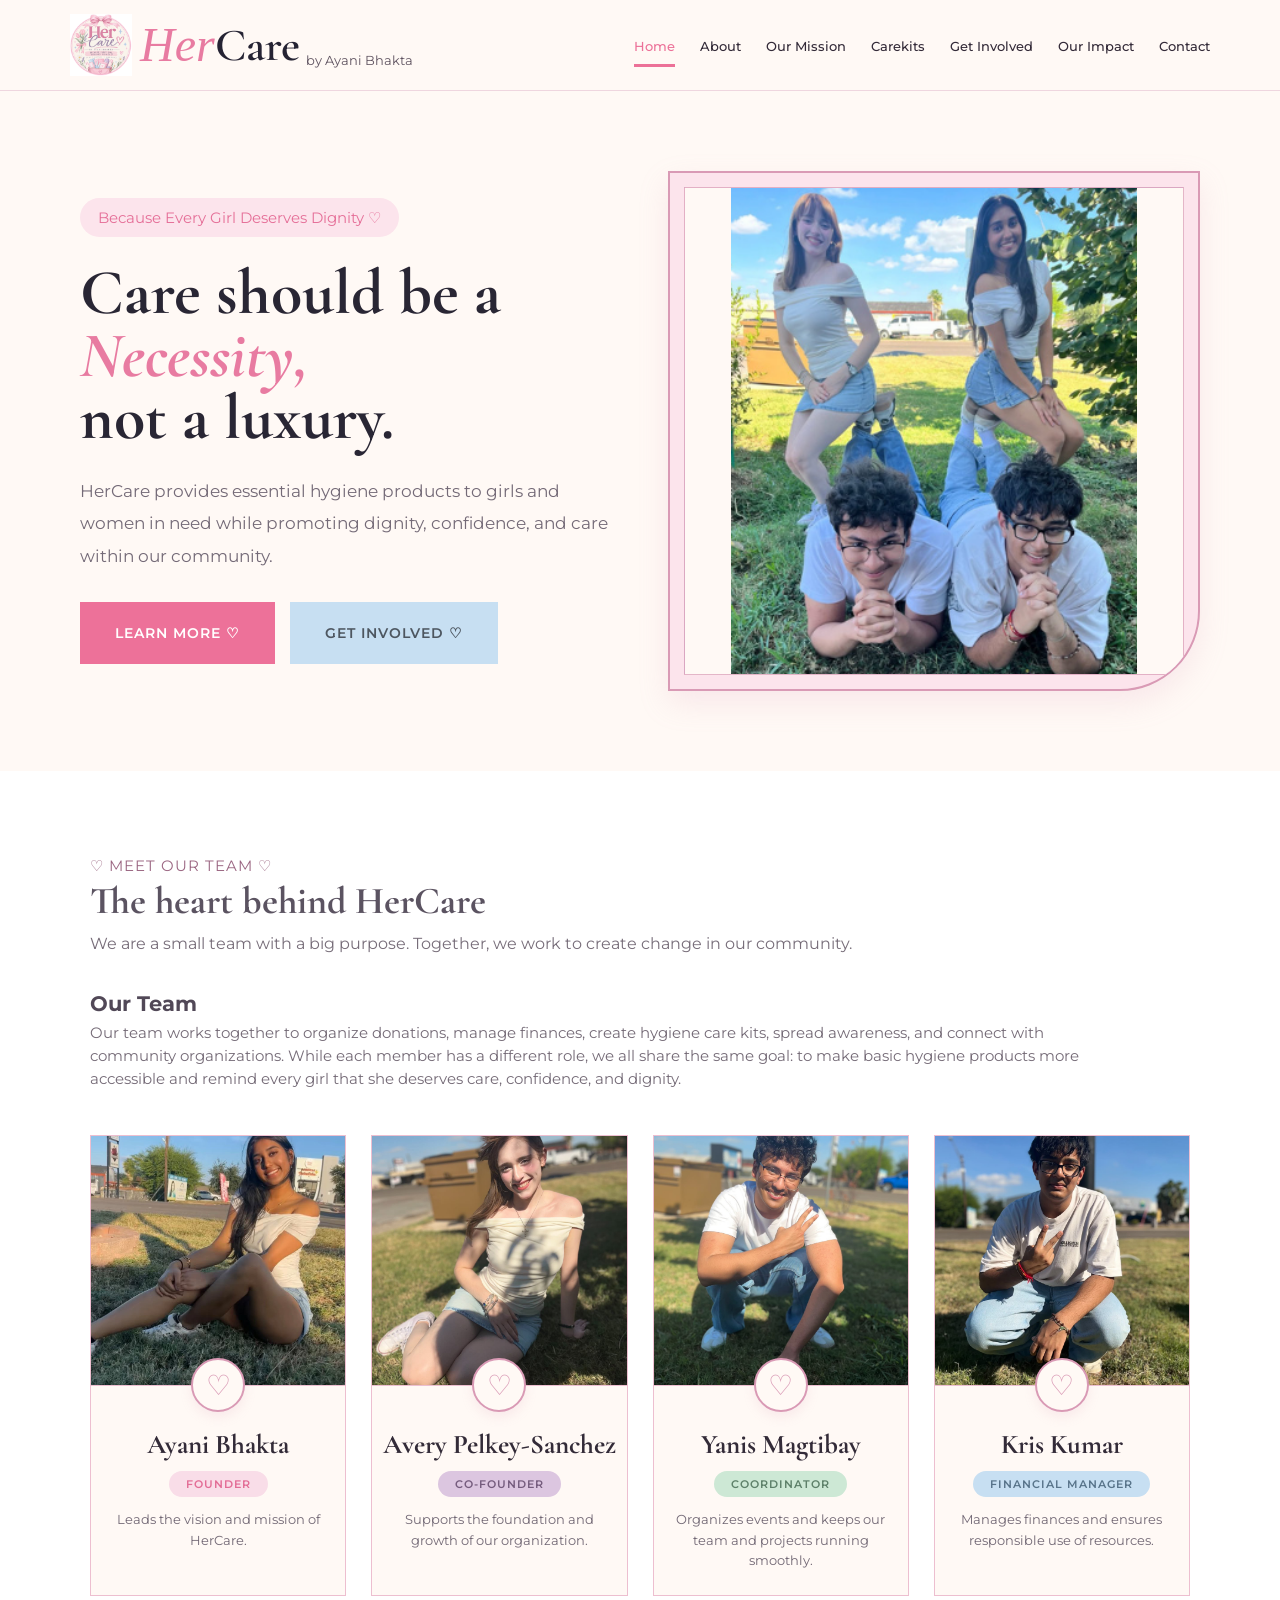
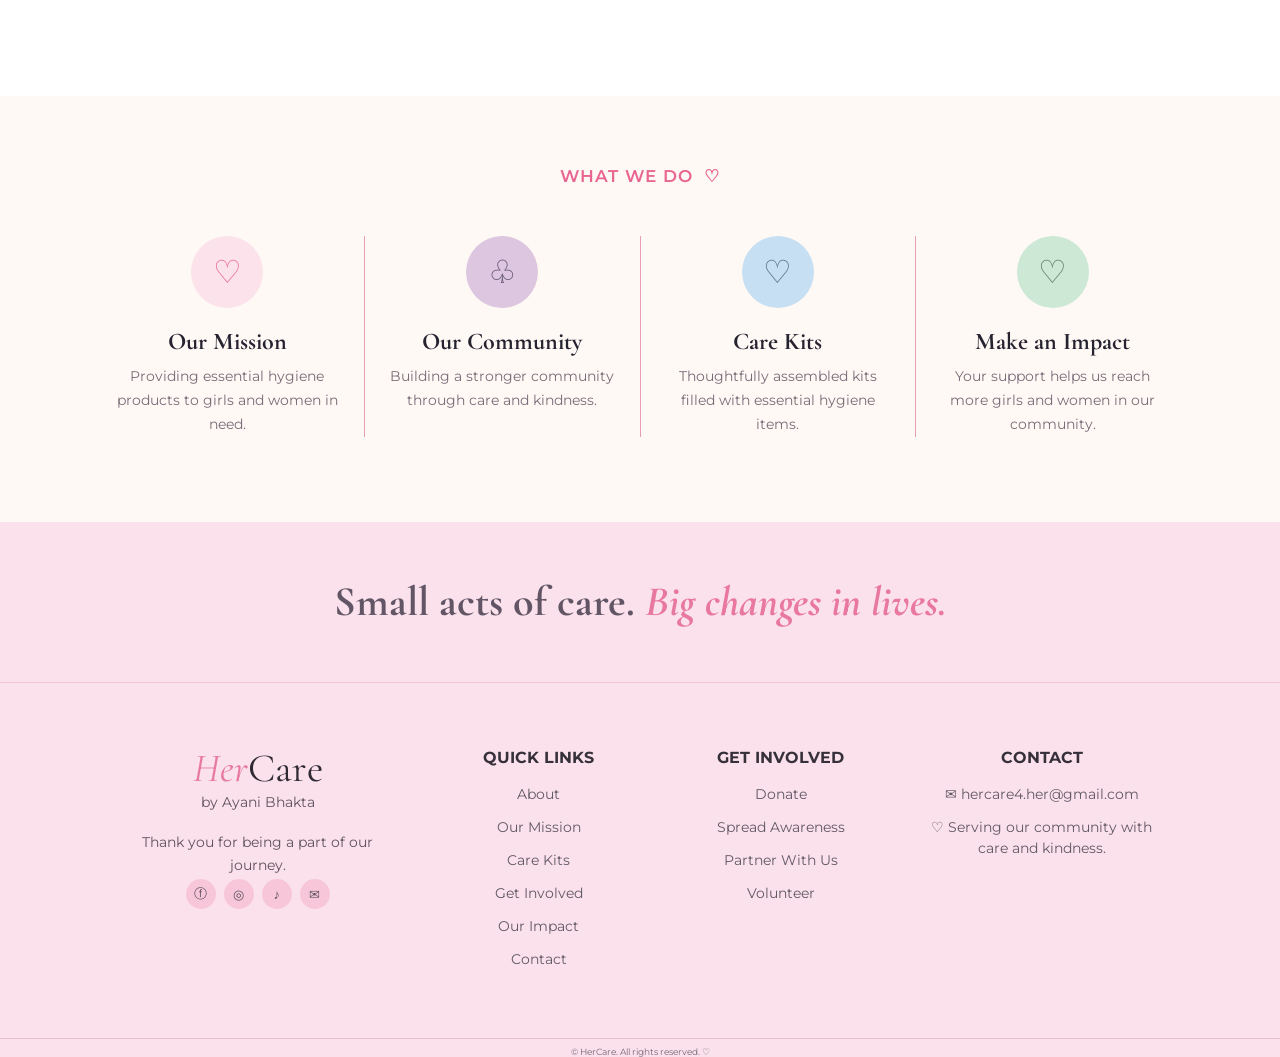
==== index.html @ e82970cd "Update index.html" ====
<!DOCTYPE html>
<html lang="en">

<head>
    <meta charset="UTF-8">
    <meta name="viewport" content="width=device-width, initial-scale=1.0">

    <title>HerCare | By Ayani Bhakta</title>

    <link rel="preconnect" href="https://fonts.googleapis.com">
    <link rel="preconnect" href="https://fonts.gstatic.com" crossorigin>

    <link href="https://fonts.googleapis.com/css2?family=Cormorant+Garamond:wght@500;600;700&family=Montserrat:wght@300;400;500;600;700&family=Playfair+Display:ital,wght@0,500;0,600;0,700;1,500&display=swap" rel="stylesheet">

    <link rel="stylesheet" href="style.css">
</head>

<body>

<header class="navbar">

    <div class="nav-container">

        <a href="index.html" class="logo">

            <img
                src="images/logo.png"
                alt="HerCare Logo"
                class="logo-image"
            >

            <span class="logo-her">Her</span>
            <span class="logo-care">Care</span>
            <span class="logo-by">by Ayani Bhakta</span>

        </a>

        <button class="menu-button" aria-label="Open menu">☰</button>

        <nav>

            <ul class="nav-links">

                <li>
                    <a href="index.html" class="active">Home</a>
                </li>

                <li>
                    <a href="about.html">About</a>
                </li>

                <li>
                    <a href="mission.html">Our Mission</a>
                </li>

                <li>
                    <a href="care-kits.html">Carekits</a>
                </li>

                <li>
                    <a href="get-involved.html">Get Involved</a>
                </li>

                <li>
                    <a href="impact.html">Our Impact</a>
                </li>

                <li>
                    <a href="contact.html">Contact</a>
                </li>

            </ul>

        </nav>

    </div>

</header>


<section class="hero">

    <div class="hero-container">

        <div class="hero-text">

            <div class="slogan">
                Because Every Girl Deserves Dignity ♡
            </div>

            <h1>
                Care should be a
                <span>Necessity,</span>
                <br>
                not a luxury.
            </h1>

            <p>
                HerCare provides essential hygiene products
                to girls and women in need while promoting
                dignity, confidence, and care within our
                community.
            </p>

            <div class="hero-buttons">

                <a href="about.html" class="button pink-button">
                    LEARN MORE ♡
                </a>

                <a href="get-involved.html" class="button blue-button">
                    GET INVOLVED ♡
                </a>

            </div>

        </div>


        <div class="hero-image team-frame">

            <div class="frame-inner">

                <img
                    src="images/team-photo.png"
                    alt="HerCare Team"
                    class="hero-team-photo"
                >

            </div>

        </div>

    </div>

</section>


<section class="team-section">

    <div class="team-title">

        <div class="meet-team">
            ♡ MEET OUR TEAM ♡
        </div>

        <h2>
            The heart behind
            <span>HerCare</span>
        </h2>

        <p class="team-intro">
            We are a small team with a big purpose.
            Together, we work to create change in our community.
        </p>

    </div>


    <div class="our-team-description">

        <div class="description-heart"></div>

        <h3>
            Our Team
        </h3>

        <p>
            Our team works together to organize donations,
            manage finances, create hygiene care kits, spread
            awareness, and connect with community organizations.
            While each member has a different role, we all share
            the same goal: to make basic hygiene products more
            accessible and remind every girl that she deserves
            care, confidence, and dignity.
        </p>

    </div>


<div class="team-container">


    <div class="team-card">

        <div class="team-photo">
            <img src="images/ayani1.jpeg" alt="Ayani Bhakta">

            <div class="team-heart">♡</div>
        </div>

        <h3>Ayani Bhakta</h3>

        <div class="role founder">
            FOUNDER
        </div>

        <p>
            Leads the vision and mission of HerCare.
        </p>

    </div>


    <div class="team-card">

        <div class="team-photo">
            <img src="images/avery1.png" alt="Avery Pelkey-Sanchez">

            <div class="team-heart">♡</div>
        </div>

        <h3>Avery Pelkey-Sanchez</h3>

        <div class="role cofounder">
            CO-FOUNDER
        </div>

        <p>
            Supports the foundation and growth of our organization.
        </p>

    </div>


    <div class="team-card">

        <div class="team-photo">
            <img src="images/yanis1.png" alt="Yanis Magtibay">

            <div class="team-heart">♡</div>
        </div>

        <h3>Yanis Magtibay</h3>

        <div class="role coordinator">
            COORDINATOR
        </div>

        <p>
            Organizes events and keeps our team and projects
            running smoothly.
        </p>

    </div>


    <div class="team-card">

        <div class="team-photo">
            <img src="images/kris1.png" alt="Kris Kumar">

            <div class="team-heart">♡</div>
        </div>

        <h3>Kris Kumar</h3>

        <div class="role financial">
            FINANCIAL MANAGER
        </div>

        <p>
            Manages finances and ensures responsible use
            of resources.
        </p>

    </div>

</div>

</section>


<section class="what-we-do">

    <div class="section-title">
        <span>WHAT WE DO</span>
        <span class="title-heart">♡</span>
    </div>

    <div class="what-container">

        <a href="mission.html" class="what-card">

            <div class="what-icon pink-icon">
                ♡
            </div>

            <h3>Our Mission</h3>

            <p>
                Providing essential hygiene products
                to girls and women in need.
            </p>

        </a>


        <div class="divider"></div>


        <a href="about.html" class="what-card">

            <div class="what-icon lavender-icon">
                ♧
            </div>

            <h3>Our Community</h3>

            <p>
                Building a stronger community through
                care and kindness.
            </p>

        </a>


        <div class="divider"></div>


        <a href="care-kits.html" class="what-card">

            <div class="what-icon blue-icon">
                ♡
            </div>

            <h3>Care Kits</h3>

            <p>
                Thoughtfully assembled kits filled with
                essential hygiene items.
            </p>

        </a>


        <div class="divider"></div>


        <a href="impact.html" class="what-card">

            <div class="what-icon mint-icon">
                ♡
            </div>

            <h3>Make an Impact</h3>

            <p>
                Your support helps us reach more girls
                and women in our community.
            </p>

        </a>

    </div>

</section>


<section class="cta">

    <div class="cta-inner">

        <h2>
            Small acts of care.
            <span>Big changes in lives.</span>
        </h2>

    </div>

</section>


<!-- FOOTER -->

<footer>

    <div class="footer-container">

        <div class="footer-brand">

            <div class="footer-logo">
                <span>Her</span>Care
            </div>

            <div class="footer-by">
                by Ayani Bhakta
            </div>

            <p>
                Thank you for being a part
                of our journey.
            </p>

            <div class="social-icons">

                <a
                    href="https://www.facebook.com/profile.php?id=61594185781032&sk=directory_contact_info&fb_profile_edit_entry_point=%7B%22feature%22%3A%22profile_directory%22%2C%22click_point%22%3A%22pencil_edit_directory_section%22%2C%22additional_metadata%22%3A%7B%22section_type%22%3A%22contact_info%22%7D%7D"
                    target="_blank"
                    rel="noopener noreferrer"
                    aria-label="Facebook">
                    ⓕ
                </a>

                <a
                    href="https://www.instagram.com/hercare_ayani/?utm_source=ig_web_button_share_sheet"
                    target="_blank"
                    rel="noopener noreferrer"
                    aria-label="Instagram">
                    ◎
                </a>

                <a
                    href="https://www.tiktok.com/@hercare_ayani?is_from_webapp=1&sender_device=pc"
                    target="_blank"
                    rel="noopener noreferrer"
                    aria-label="TikTok">
                    ♪
                </a>

                <a
                    href="mailto:hercare4.her@gmail.com"
                    aria-label="Email">
                    ✉
                </a>

            </div>

        </div>

        <div class="footer-column">

            <h4>QUICK LINKS</h4>

            <a href="about.html">About</a>
            <a href="mission.html">Our Mission</a>
            <a href="care-kits.html">Care Kits</a>
            <a href="get-involved.html">Get Involved</a>
            <a href="impact.html">Our Impact</a>
            <a href="contact.html">Contact</a>

        </div>

        <div class="footer-column">

            <h4>GET INVOLVED</h4>

            <a href="get-involved.html">Donate</a>
            <a href="get-involved.html">Spread Awareness</a>
            <a href="get-involved.html">Partner With Us</a>
            <a href="get-involved.html">Volunteer</a>

        </div>

        <div class="footer-column contact">

            <h4>CONTACT</h4>

            <p>✉ hercare4.her@gmail.com</p>

            <p>
                ♡ Serving our community with care and kindness.
            </p>

        </div>

    </div>

    <div class="copyright">

        © <span id="year"></span>
        HerCare. All rights reserved. ♡

    </div>

</footer>


<script src="script.js"></script>

</body>
</html>
---- style.css ----
/* =========================================================
   HER CARE — STYLE.CSS
========================================================= */

:root {
    --pink: #F8C8DC;
    --blush: #FCE4EC;
    --lavender: #DCC6E0;
    --blue: #C7DFF2;
    --mint: #CDE8D5;
    --peach: #FAD9C1;
    --cream: #FFF9F5;
    --rose: #D99AB5;
    --text: #5F5360;
    --dark: #302A35;
    --muted: #776C78;
    --line: #E99DB9;
}

/* =========================================================
   GENERAL
========================================================= */

* {
    box-sizing: border-box;
    margin: 0;
    padding: 0;
}

html {
    scroll-behavior: smooth;
}

body {
    font-family: "Montserrat", sans-serif;
    background: var(--cream);
    color: var(--text);
    overflow-x: hidden;
    min-height: 100vh;
    display: flex;
    flex-direction: column;
}

main {
    flex: 1;
}

img {
    max-width: 100%;
}

a {
    text-decoration: none;
    color: inherit;
}

/* =========================================================
   NAVIGATION
========================================================= */

.navbar,
header {
    width: 100%;
    background: var(--cream);
    border-bottom: 1px solid #efd6df;
}

.nav-container {
    width: 100%;
    max-width: 1200px;
    min-height: 90px;
    margin: auto;
    padding: 10px 30px;
    display: flex;
    align-items: center;
}

.logo {
    display: flex;
    align-items: center;
    white-space: nowrap;
    flex-shrink: 0;
}

.logo-image {
    width: 62px;
    height: 62px;
    object-fit: contain;
    display: block;
    margin-right: 8px;
    flex-shrink: 0;
}

.logo-her {
    font-family: cursive;
    font-size: 48px;
    font-style: italic;
    color: #E87BA1;
    line-height: 1;
}

.logo-care {
    font-family: "Cormorant Garamond", serif;
    font-size: 46px;
    font-weight: 600;
    color: #252333;
    line-height: 1;
}

.logo-by {
    font-size: 13px;
    margin-left: 6px;
    color: var(--text);
    align-self: flex-end;
    margin-bottom: 8px;
}

.nav-container nav {
    flex: 1;
    margin-left: 35px;
}

.nav-links {
    display: flex;
    align-items: center;
    justify-content: flex-end;
    gap: 25px;
    list-style: none;
}

.nav-links a {
    font-size: 13px;
    font-weight: 500;
    color: #332a38;
    padding: 10px 0;
    white-space: nowrap;
}

.nav-links a:hover,
.nav-links a.active {
    color: #EC7198;
}

.nav-links a.active {
    border-bottom: 3px solid #EC7198;
}

.menu-button,
.menu-toggle {
    display: none;
    border: 1px solid #e7a9c2;
    background: var(--pink);
    width: 52px;
    height: 52px;
    font-size: 22px;
    color: #2296dc;
    cursor: pointer;
}

/* =========================================================
   HOMEPAGE HERO
========================================================= */

.hero {
    width: 100%;
    background: var(--cream);
}

.hero-container {
    max-width: 1200px;
    width: 100%;
    margin: auto;
    padding: 80px 40px;
    display: grid;
    grid-template-columns: 1fr 1fr;
    align-items: center;
    gap: 55px;
}

.hero-text {
    min-width: 0;
}

.slogan {
    display: inline-block;
    background: var(--blush);
    color: #E56F98;
    padding: 10px 18px;
    border-radius: 30px;
    font-size: 15px;
    margin-bottom: 25px;
}

.hero h1 {
    font-family: "Cormorant Garamond", serif;
    font-size: clamp(48px, 5vw, 72px);
    line-height: .98;
    color: #292634;
    margin-bottom: 25px;
}

.hero h1 span {
    color: #E87BA1;
    font-style: italic;
}

.hero-text p {
    max-width: 560px;
    font-size: 17px;
    line-height: 1.9;
    color: #746a77;
    margin-bottom: 30px;
}

.hero-buttons {
    display: flex;
    gap: 15px;
    flex-wrap: wrap;
}

.button {
    display: inline-flex;
    justify-content: center;
    align-items: center;
    min-height: 62px;
    padding: 0 35px;
    font-weight: 600;
    font-size: 14px;
    letter-spacing: 1px;
}

.pink-button {
    background: #ED7199;
    color: white;
}

.blue-button {
    background: var(--blue);
    color: #4d5660;
}

/* =========================================================
   HERO TEAM FRAME
========================================================= */

.hero-image {
    width: 100%;
    height: 520px;
    overflow: hidden;
    border-radius: 0 0 80px 0;
}

.team-frame {
    border: 2px solid var(--rose);
    background: var(--blush);
    padding: 14px;
    box-shadow: 0 12px 30px rgba(217,154,181,.18);
}

.frame-inner {
    width: 100%;
    height: 100%;
    border: 1px solid rgba(217,154,181,.7);
    background: linear-gradient(135deg,#FFF9F5,#FCE4EC 55%,#DCC6E0);
    display: flex;
    justify-content: center;
    align-items: center;
    overflow: hidden;
}

.hero-team-photo {
    width: 100%;
    height: 100%;
    object-fit: contain;
    object-position: center center;
    display: block;
    background: #FFF9F5;
}

/* =========================================================
   TEAM
========================================================= */

.team-section {
    background: white;
    width: 100%;
    padding: 85px 30px 100px;
}

.team-title,
.our-team-description {
    max-width: 1100px;
    margin-left: auto;
    margin-right: auto;
    text-align: left;
}

.team-title {
    margin-bottom: 35px;
}

.meet-team {
    color: #9b6682;
    font-size: 15px;
    letter-spacing: 1px;
    margin-bottom: 5px;
}

.team-title h2 {
    font-family: "Cormorant Garamond", serif;
    font-size: 38px;
    line-height: 1.15;
    color: #5b5361;
    margin-bottom: 8px;
}

.team-intro {
    font-size: 16px;
    line-height: 1.5;
    color: #776d79;
}

.our-team-description {
    margin-bottom: 45px;
}

.description-heart {
    font-size: 22px;
    color: #9b6682;
    margin-bottom: 3px;
}

.our-team-description h3 {
    font-size: 21px;
    color: #514857;
    margin-bottom: 5px;
}

.our-team-description p {
    max-width: 1000px;
    font-size: 15px;
    line-height: 1.55;
    color: #756b77;
}

.team-container {
    width: 100%;
    max-width: 1100px;
    margin: auto;
    display: grid;
    grid-template-columns: repeat(4,1fr);
    gap: 25px;
}

.team-card {
    position: relative;
    background: var(--cream);
    border: 1px solid #edbfd0;
    text-align: center;
    overflow: visible;
    padding-bottom: 25px;
    min-width: 0;
}

.team-photo {
    position: relative;
    width: 100%;
    height: 250px;
    overflow: visible;
    background: #FFF9F5;
    display: block;
    border-bottom: 1px solid #edbfd0;
}

.team-photo img {
    width: 100%;
    height: 100%;
    display: block;
    object-fit: cover;
    object-position: center center;
}

.team-heart {
    position: absolute;
    left: 50%;
    bottom: -27px;
    transform: translateX(-50%);
    width: 54px;
    height: 54px;
    border-radius: 50%;
    background: var(--cream);
    border: 2px solid var(--rose);
    display: flex;
    align-items: center;
    justify-content: center;
    font-size: 28px;
    color: var(--rose);
    line-height: 1;
    z-index: 10;
    box-shadow: 0 5px 12px rgba(217,154,181,.16);
    pointer-events: none;
}

.team-card h3 {
    font-family: "Cormorant Garamond", serif;
    font-size: 27px;
    color: #332b38;
    margin: 42px 10px 10px;
}

.role {
    display: inline-block;
    padding: 6px 17px;
    border-radius: 20px;
    font-size: 11px;
    font-weight: 600;
    letter-spacing: 1px;
    margin-bottom: 12px;
}

.founder {
    background: #F9DDE8;
    color: #E36D96;
}

.cofounder {
    background: #DCC6E0;
    color: #755C7D;
}

.coordinator {
    background: #CDE8D5;
    color: #5D8069;
}

.financial {
    background: #C7DFF2;
    color: #58748A;
}

.team-card p {
    font-size: 13px;
    line-height: 1.55;
    color: #716774;
    padding: 0 20px;
}

/* =========================================================
   HOMEPAGE WHAT WE DO
========================================================= */

.what-we-do {
    background: var(--cream);
    width: 100%;
    padding: 70px 30px 85px;
}

.section-title {
    text-align: center;
    color: #E86691;
    font-weight: 600;
    letter-spacing: 1px;
    font-size: 17px;
    margin-bottom: 50px;
}

.title-heart {
    margin-left: 5px;
}

.what-we-do .what-container {
    width: 100%;
    max-width: 1100px;
    margin: auto;
    display: grid;
    grid-template-columns: 1fr 1px 1fr 1px 1fr 1px 1fr;
    align-items: stretch;
}

.what-we-do .what-card {
    width: 100%;
    min-width: 0;
    text-align: center;
    padding: 0 25px;
    border: none;
    transition: transform .2s;
}

.what-we-do .what-card:hover {
    transform: translateY(-4px);
}

.what-icon,
.care-icon {
    width: 72px;
    height: 72px;
    margin: 0 auto 20px;
    border-radius: 50%;
    display: flex;
    align-items: center;
    justify-content: center;
    font-size: 32px;
}

.pink-icon,
.pink-care {
    background: #FBE2EB;
    color: #ED7199;
}

.lavender-icon,
.lavender-care {
    background: #DCC6E0;
    color: #665873;
}

.blue-icon,
.blue-care {
    background: #C7DFF2;
    color: #5B778B;
}

.mint-icon,
.mint-care {
    background: #CDE8D5;
    color: #64836D;
}

.peach-care {
    background: #FAD9C1;
    color: #9B6650;
}

.what-we-do .what-card h3 {
    margin: 18px 10px 10px;
    font-family: "Cormorant Garamond",serif;
    font-size: 24px;
    line-height: 1.15;
    color: #262331;
}

.what-we-do .what-card p {
    margin: 0;
    font-size: 14px;
    line-height: 1.7;
    color: #776c78;
}

.what-we-do .divider {
    width: 1px;
    height: 100%;
    background: var(--line);
    display: block;
}

/* =========================================================
   HOMEPAGE CTA
========================================================= */

.cta {
    background: #FBE1EB;
    padding: 55px 25px;
}

.cta-inner {
    text-align: center;
    max-width: 900px;
    margin: auto;
}

.cta h2 {
    font-family: "Cormorant Garamond",serif;
    font-size: 42px;
    color: #625666;
    line-height: 1.2;
}

.cta h2 span {
    color: #E8789F;
    font-style: italic;
}

/* =========================================================
   CONTACT / INNER PAGES
========================================================= */

.about-page {
    width: 100%;
}

.content-container {
    width: 100%;
    max-width: 1100px;
    margin: auto;
}

.contact-page {
    min-height: calc(100vh - 150px);
}

.contact-hero {
    text-align: center;
    padding: 80px 20px 65px;
    background: linear-gradient(135deg,var(--blush),var(--lavender));
}

.contact-hero h1 {
    font-family: "Cormorant Garamond",serif !important;
    font-size: 58px;
    font-weight: 600;
    margin: 10px 0 15px;
    color: var(--text);
}

.contact-hero h1 span {
    color: var(--rose);
}

.contact-hero p:last-child {
    max-width: 650px;
    margin: auto;
    line-height: 1.8;
    font-size: 16px;
}

.contact-section {
    padding: 80px 20px;
    background: var(--cream);
}

.contact-layout {
    max-width: 1050px;
    margin: auto;
    display: grid;
    grid-template-columns: 1fr 1fr;
    gap: 70px;
    align-items: center;
}

.contact-intro h2 {
    font-family: "Cormorant Garamond",serif;
    font-size: 45px;
    font-weight: 600;
    margin: 10px 0 20px;
    color: var(--text);
}

.contact-intro > p:not(.small-title) {
    line-height: 1.9;
    font-size: 15px;
    color: var(--text);
}

.small-title,
.section-label {
    font-size: 12px;
    font-weight: 600;
    letter-spacing: 3px;
    color: var(--rose);
}

.contact-note {
    display: flex;
    gap: 18px;
    margin-top: 30px;
    padding: 22px;
    background: white;
    border-left: 4px solid var(--pink);
    box-shadow: 0 8px 25px rgba(95,83,96,.08);
}

.contact-note > span {
    font-size: 28px;
    color: var(--rose);
}

.contact-note strong {
    font-family: "Cormorant Garamond",serif;
    font-size: 22px;
}

.contact-note p {
    margin: 0 !important;
    font-size: 13px;
    line-height: 1.6;
}

.contact-card {
    background: white;
    padding: 40px;
    box-shadow: 0 15px 40px rgba(95,83,96,.10);
    border-top: 5px solid var(--pink);
}

.contact-card h2,
.contact-card h3 {
    font-family: "Cormorant Garamond",serif !important;
    color: var(--text);
}

.contact-card h2 {
    font-size: 34px;
    font-weight: 600;
    margin: 0 0 20px;
}

.contact-card h3 {
    font-size: 34px;
    margin: 0 0 5px;
}

.contact-card-text {
    font-size: 14px;
    margin-bottom: 25px;
    color: #766c77;
}

.contact-socials {
    display: flex;
    flex-direction: column;
    gap: 12px;
}

.contact-social {
    display: flex;
    align-items: center;
    gap: 15px;
    padding: 16px;
    color: var(--text);
    background: var(--cream);
    border: 1px solid #f0e4e9;
    transition: .25s ease;
}

.contact-social:hover {
    transform: translateX(5px);
    background: var(--blush);
    box-shadow: 0 5px 15px rgba(95,83,96,.08);
}

.social-symbol {
    width: 42px;
    height: 42px;
    display: flex;
    align-items: center;
    justify-content: center;
    background: white;
    font-size: 22px;
    border-radius: 50%;
    color: var(--rose);
    flex-shrink: 0;
}

.contact-social strong {
    display: block;
    font-size: 14px;
    font-weight: 600;
}

.contact-social small {
    display: block;
    margin-top: 3px;
    font-size: 11px;
    color: #877b86;
}

.contact-social .social-arrow {
    margin-left: auto;
    font-size: 18px;
    color: var(--rose);
}

.page-cta {
    text-align: center;
    padding: 65px 20px;
    background: var(--pink);
}

.page-cta h2 {
    font-family: "Cormorant Garamond",serif;
    font-size: 38px;
    margin: 8px 0 25px;
    color: var(--text);
}

.page-cta p {
    margin-bottom: 20px;
}

.primary-button {
    display: inline-flex;
    align-items: center;
    justify-content: center;
    padding: 13px 28px;
    min-height: auto;
    background: white;
    color: var(--text);
    font-size: 12px;
    font-weight: 600;
    letter-spacing: 1px;
    transition: .25s ease;
}

.primary-button:hover {
    transform: translateY(-3px);
    box-shadow: 0 8px 20px rgba(95,83,96,.15);
}

/* =========================================================
   DONATIONS & COMMUNITY SERVICE
========================================================= */

.donation-hours {
    width: min(100%, 1100px);
    margin: 0 auto;
    padding: 35px 30px 10px;
    text-align: center;
}

.donation-hours .section-label {
    margin-bottom: 6px;
    color: #E86691;
    font-size: 16px;
    font-weight: 600;
    letter-spacing: 1px;
}

.donation-hours h2 {
    font-family: "Cormorant Garamond", serif;
    font-size: 42px;
    line-height: 1.1;
    color: var(--dark);
    margin-bottom: 8px;
}

.donation-hours p:last-child {
    max-width: 900px;
    margin: 0 auto;
    font-size: 14px;
    line-height: 1.7;
    color: var(--muted);
}

/* =========================================================
   CARE KITS
========================================================= */

.care-kit-items {
    width: 100%;
    padding: 65px 30px 70px;
    background: var(--cream);
}

.care-kit-heading {
    text-align: center;
    margin-bottom: 45px;
}

.care-kit-heading .section-label {
    color: #E86691;
    font-size: 17px;
    font-weight: 600;
    letter-spacing: 1px;
}

/* DONATION MESSAGE — ADDED */
.care-kit-heading::after {
    content: "Donations of these items may qualify for community service hours. Please check with your school or organization for approval.";
    display: block;
    max-width: 700px;
    margin: 14px auto 0;
    padding: 10px 20px;
    color: #776C78;
    font-size: 12px;
    line-height: 1.6;
}

/* CARE KIT GRID */

.care-items-grid {
    width: 100%;
    max-width: 1100px;
    margin: 0 auto;
    display: grid;
    grid-template-columns: repeat(5,1fr);
    column-gap: 0;
    row-gap: 50px;
}

.care-item {
    position: relative;
    text-align: center;
    min-width: 0;
    padding: 0 20px;
}

.care-item:not(:nth-child(5n)) {
    border-right: 1px solid var(--line);
}

.care-line {
    width: 100%;
    max-width: 190px;
    height: 1px;
    background: var(--line);
    margin: 0 auto 20px;
}

.care-item h3,
.provided-item h3 {
    font: 600 27px/1.15 "Cormorant Garamond",serif;
    color: #262331;
    margin-bottom: 10px;
}

.care-item p,
.provided-item p {
    max-width: 200px;
    margin: 0 auto;
    font-size: 13px;
    line-height: 1.65;
    color: #776C78;
}

.featured-care {
    background: #FCEEF3;
    padding-top: 15px;
    padding-bottom: 25px;
    border-radius: 12px;
}

.featured-care .care-icon {
    margin-top: 0;
}

/* =========================================================
   PROVIDED BY US
========================================================= */

.provided-care {
    width: 100%;
    padding: 0 30px 35px;
    background: var(--cream);
}

.provided-content {
    width: 100%;
    max-width: 1180px;
    margin: auto;
    padding: 28px 38px;
    background: #FCEEF3;
    border-radius: 12px;
    display: flex;
    align-items: center;
    justify-content: space-between;
}

.provided-content .section-label {
    margin-bottom: 5px;
    color: #E86691;
    font-size: 16px;
    font-weight: 600;
    letter-spacing: 1px;
}

.provided-content h2 {
    font-family: "Cormorant Garamond",serif;
    font-size: 40px;
    line-height: 1.1;
    color: var(--dark);
    margin-bottom: 8px;
}

.provided-content > div:first-child > p:last-child {
    font-size: 14px;
    line-height: 1.6;
    color: #776C78;
}

.provided-heart {
    font-family: "Cormorant Garamond",serif;
    font-size: 85px;
    line-height: 1;
    color: #ED7199;
    padding-right: 25px;
}

.provided-items {
    width: 90%;
    max-width: 1100px;
    margin: auto;
    padding: 35px 0 80px;
    display: grid;
    grid-template-columns: repeat(3,1fr);
}

.provided-item {
    text-align: center;
    padding: 0 30px;
}

.provided-item:not(:last-child) {
    border-right: 1px solid var(--line);
}

/* =========================================================
   INNER PAGE CARDS
========================================================= */

.inner-card-section {
    padding: 75px 0 90px;
    background: var(--cream);
}

.inner-section-heading {
    width: 90%;
    max-width: 1050px;
    margin: 0 auto 45px;
    text-align: center;
}

.inner-section-heading h2 {
    font-family: "Cormorant Garamond",serif;
    font-size: 40px;
    color: var(--text);
    margin-bottom: 10px;
}

.inner-section-heading > p:last-child {
    font-size: 14px;
    line-height: 1.7;
    color: var(--muted);
}

.inner-card-grid,
.care-kits-grid,
.four-card-grid,
.three-card-grid {
    width: 90%;
    max-width: 1100px;
    margin: auto;
    display: grid;
    grid-template-columns: repeat(3,1fr);
    gap: 25px;
}

.four-card-grid {
    grid-template-columns: repeat(4,1fr);
}

.inner-card {
    min-height: 245px;
    padding: 35px 25px;
    background: white;
    border: 1px solid #edbfd0;
    text-align: center;
}

.large-inner-card {
    min-height: 410px;
    background: white;
    border: 1px solid #edbfd0;
    text-align: center;
    overflow: hidden;
}

.large-card-top {
    height: 230px;
    background: var(--blush);
}

.large-inner-card h3 {
    font-family: "Cormorant Garamond",serif;
    font-size: 29px;
    margin: 48px 15px 10px;
    color: #262331;
}

.large-inner-card p {
    max-width: 250px;
    margin: auto;
    font-size: 13px;
    line-height: 1.65;
    color: var(--muted);
}

/* =========================================================
   FOOTER
========================================================= */

footer {
    width: 100%;
    background: #FBE1EB;
    border-top: 1px solid #efc5d5;
    margin-top: auto;
    text-align: center;
}

.footer-container {
    max-width: 1100px;
    margin: auto;
    padding: 65px 30px;
    display: grid;
    grid-template-columns: 1.4fr 1fr 1fr 1.2fr;
    gap: 45px;
}

.footer-content {
    width: 100%;
    max-width: 1100px;
    margin: auto;
    padding: 25px 20px 12px;
    display: flex;
    flex-direction: column;
    justify-content: center;
    align-items: center;
    gap: 6px;
    text-align: center;
}

.footer-content h3 {
    font-family: "Cormorant Garamond",serif;
    font-size: 27px;
    font-weight: 600;
    color: #302a35;
    margin: 0;
}

.footer-content > p {
    margin: 0;
    font-size: 10px;
    color: #625967;
}

.footer-content .social-icons,
.social-icons {
    display: flex;
    justify-content: center;
    align-items: center;
    gap: 8px;
    margin-top: 3px;
}

.footer-content .social-icons a,
.social-icons a {
    width: 30px;
    height: 30px;
    background: #F7C6D9;
    border-radius: 50%;
    display: flex;
    align-items: center;
    justify-content: center;
    font-size: 13px;
    transition: .25s ease;
}

.footer-content .social-icons a:hover,
.social-icons a:hover {
    transform: translateY(-3px);
    background: #EBA9C4;
}

.footer-content .copyright,
.copyright {
    width: 100%;
    border-top: 1px solid #e9bfd0;
    padding: 7px 10px 0;
    margin-top: 3px;
    text-align: center;
    font-size: 9px;
    color: #746976;
}

.footer-logo {
    font-family: "Cormorant Garamond",serif;
    font-size: 40px;
    color: #302a35;
    line-height: 1;
}

.footer-logo span {
    color: #E779A0;
    font-style: italic;
}

.footer-by {
    margin-top: 5px;
    font-size: 14px;
}

.footer-brand p {
    margin-top: 20px;
    line-height: 1.6;
    font-size: 14px;
}

.footer-column {
    display: flex;
    flex-direction: column;
    gap: 12px;
}

.footer-column h4 {
    color: #36303A;
    font-size: 16px;
    margin-bottom: 5px;
}

.footer-column a,
.footer-column p {
    font-size: 14px;
    line-height: 1.5;
    color: #625967;
}

.footer-column a:hover {
    color: #E66F98;
}

/* =========================================================
   TABLET
========================================================= */

@media (max-width: 900px) {

    .what-we-do .what-container {
        grid-template-columns: 1fr 1fr;
    }

    .what-we-do .what-card {
        padding: 25px 15px 35px;
    }

    .what-we-do .divider {
        display: none;
    }

    .care-items-grid {
        grid-template-columns: repeat(2,1fr);
        row-gap: 40px;
    }

    .care-item {
        border-right: none !important;
    }

    .care-item:nth-child(odd) {
        border-right: 1px solid var(--line) !important;
    }

    .provided-content h2 {
        font-size: 34px;
    }

    .inner-card-grid,
    .care-kits-grid,
    .four-card-grid,
    .three-card-grid {
        grid-template-columns: repeat(2,1fr);
    }
}

/* =========================================================
   MOBILE
========================================================= */

@media (max-width: 768px) {

    .nav-container {
        min-height: 75px;
        padding: 8px 20px;
        justify-content: space-between;
    }

    .logo {
        min-width: 0;
    }

    .logo-image {
        width: 50px;
        height: 50px;
        margin-right: 6px;
    }

    .logo-her {
        font-size: 35px;
    }

    .logo-care {
        font-size: 33px;
    }

    .logo-by {
        font-size: 9px;
        margin-left: 4px;
        margin-bottom: 5px;
    }

    .menu-button,
    .menu-toggle {
        display: block;
        flex-shrink: 0;
    }

    .nav-container nav {
        position: absolute;
        top: 75px;
        left: 0;
        width: 100%;
        background: var(--cream);
        z-index: 1000;
        margin-left: 0;
    }

    .nav-links {
        display: none;
        flex-direction: column;
        width: 100%;
        gap: 0;
        border-top: 1px solid #efd6df;
    }

    .nav-links.active {
        display: flex;
    }

    .nav-links li,
    .nav-links a {
        width: 100%;
    }

    .nav-links a {
        display: block;
        padding: 16px 20px;
        border-bottom: 1px solid #f0dce3;
    }

    .nav-links a.active {
        border-bottom: 1px solid #f0dce3;
    }

    /* HERO */

    .hero-container {
        display: flex;
        flex-direction: column;
        width: 100%;
        padding: 55px 24px 45px;
        gap: 35px;
    }

    .hero-text {
        width: 100%;
    }

    .slogan {
        font-size: 12px;
        padding: 9px 14px;
        margin-bottom: 20px;
    }

    .hero h1 {
        font-size: 49px;
        line-height: 1;
        margin-bottom: 20px;
    }

    .hero-text p {
        font-size: 15px;
        line-height: 1.7;
        width: 100%;
        margin-bottom: 25px;
    }

    .hero-buttons {
        width: 100%;
        flex-direction: column;
        gap: 12px;
    }

    .button {
        width: 100%;
        min-height: 58px;
    }

    .hero-image {
        width: 100%;
        height: 360px;
        border-radius: 0 0 55px 0;
    }

    .team-frame {
        padding: 10px;
    }

    /* TEAM */

    .team-section {
        width: 100%;
        padding: 55px 20px 70px;
    }

    .team-title {
        width: 100%;
        margin-bottom: 28px;
    }

    .team-title h2 {
        font-size: 25px;
        line-height: 1.25;
    }

    .team-intro {
        font-size: 14px;
    }

    .our-team-description {
        width: 100%;
        margin-bottom: 35px;
    }

    .our-team-description p {
        width: 100%;
        font-size: 14px;
        line-height: 1.65;
    }

    .team-container {
        width: 100%;
        grid-template-columns: 1fr;
        gap: 28px;
    }

    .team-card {
        width: 100%;
    }

    .team-photo {
        width: 100%;
        height: 250px;
        overflow: visible;
        background: #FFF9F5;
        display: flex;
        align-items: center;
        justify-content: center;
    }

    .team-photo img {
        width: 100%;
        height: 100%;
        object-fit: contain;
        object-position: center center;
        background: #FFF9F5;
    }

    .team-card h3 {
        font-size: 29px;
        margin-top: 42px;
    }

    .team-card p {
        font-size: 14px;
        padding: 0 30px;
    }

    .team-heart {
        left: 50%;
        bottom: -27px;
        transform: translateX(-50%);
        width: 54px;
        height: 54px;
        font-size: 28px;
    }

    /* WHAT WE DO */

    .what-we-do {
        width: 100%;
        padding: 65px 20px 70px;
    }

    .section-title {
        margin-bottom: 40px;
    }

    .what-we-do .what-container {
        grid-template-columns: 1fr;
    }

    .what-we-do .what-card {
        width: 100%;
        padding: 25px 15px 35px;
    }

    .what-we-do .what-card h3 {
        font-size: 24px;
    }

    .what-we-do .what-card p {
        font-size: 13px;
        line-height: 1.6;
    }

    .what-we-do .divider {
        display: none;
    }

    /* CTA */

    .cta {
        padding: 45px 20px;
    }

    .cta h2 {
        font-size: 34px;
    }

    /* CONTACT */

    .contact-hero {
        padding: 60px 20px 50px;
    }

    .contact-hero h1 {
        font-size: 45px;
    }

    .contact-hero p:last-child {
        font-size: 14px;
        line-height: 1.7;
    }

    .contact-layout {
        grid-template-columns: 1fr;
        gap: 40px;
    }

    .contact-section {
        padding: 60px 20px;
    }

    .contact-intro h2 {
        font-size: 38px;
    }

    .contact-card {
        padding: 30px 22px;
    }

    .contact-card h2,
    .contact-card h3 {
        font-size: 31px;
    }

    .contact-social {
        padding: 14px;
    }

    .page-cta {
        padding: 50px 20px;
    }

    .page-cta h2 {
        font-size: 32px;
    }

    /* FOOTER */

    .footer-container {
        width: 100%;
        display: flex;
        flex-direction: column;
        gap: 40px;
        padding: 55px 25px;
    }

    .footer-brand,
    .footer-column {
        width: 100%;
        align-items: center;
    }

    .footer-logo {
        font-size: 40px;
    }

    .footer-content {
        width: 100%;
        max-width: 100%;
        padding: 25px 15px 10px;
        gap: 5px;
    }

    .footer-content h3 {
        font-size: 24px;
    }

    .footer-content > p {
        font-size: 9px;
    }

    .footer-content .social-icons {
        gap: 7px;
        margin-top: 3px;
    }

    .footer-content .social-icons a {
        width: 28px;
        height: 28px;
        font-size: 12px;
    }

    .footer-content .copyright {
        font-size: 8px;
        padding: 7px 8px 0;
    }

    /* CARE KITS */

    .care-kit-items {
        padding: 55px 20px 60px;
    }

    .care-kit-heading {
        margin-bottom: 40px;
    }

    .care-kit-heading::after {
        max-width: 500px;
        font-size: 11px;
        padding: 8px 15px;
    }

    .care-items-grid {
        grid-template-columns: 1fr;
        row-gap: 35px;
    }

    .care-item {
        padding: 0 15px 30px;
        border-right: none !important;
        border-bottom: 1px solid var(--line);
    }

    .care-item:last-child {
        border-bottom: none;
    }

    .care-item h3 {
        font-size: 28px;
    }

    .care-item p {
        font-size: 13px;
        max-width: 250px;
    }

    .featured-care {
        padding-top: 20px;
        border-radius: 12px;
    }

    /* PROVIDED */

    .provided-care {
        padding: 0 20px 25px;
    }

    .provided-content {
        padding: 25px 22px;
        display: block;
        text-align: left;
    }

    .provided-content h2 {
        font-size: 32px;
    }

    .provided-content > div:first-child > p:last-child {
        font-size: 13px;
    }

    .provided-heart {
        display: none;
    }

    .provided-items {
        width: 88%;
        grid-template-columns: 1fr;
        gap: 35px;
        padding-bottom: 60px;
    }

    .provided-item {
        padding: 0 15px 30px;
        border-right: none !important;
        border-bottom: 1px solid var(--line);
    }

    .provided-item:last-child {
        border-bottom: none;
    }

    /* INNER CARDS */

    .inner-card-section {
        padding: 55px 0 70px;
    }

    .inner-section-heading {
        width: 88%;
        margin-bottom: 30px;
    }

    .inner-section-heading h2 {
        font-size: 25px;
    }

    .inner-section-heading > p:last-child {
        font-size: 13px;
    }

    .inner-card-grid,
    .care-kits-grid,
    .four-card-grid,
    .three-card-grid {
        width: 88%;
        grid-template-columns: 1fr;
        gap: 22px;
    }

    .inner-card {
        min-height: 245px;
    }

    .large-inner-card {
        min-height: 410px;
    }

    .large-card-top {
        height: 230px;
    }

    .large-inner-card h3 {
        font-size: 29px;
        margin-top: 48px;
    }

    .large-inner-card p {
        font-size: 13px;
        max-width: 250px;
    }
}

/* =========================================================
   SMALL PHONES
========================================================= */

@media (max-width: 400px) {

    .logo-image {
        width: 43px;
        height: 43px;
    }

    .logo-her {
        font-size: 31px;
    }

    .logo-care {
        font-size: 29px;
    }

    .logo-by {
        font-size: 8px;
    }

    .hero h1 {
        font-size: 43px;
    }

    .team-photo {
        width: 100%;
        height: 250px;
        overflow: visible;
        background: #FFF9F5;
    }

    .team-photo img {
        width: auto;
        height: 100%;
        max-width: 100%;
        object-fit: contain;
        object-position: center center;
        background: #FFF9F5;
    }

    .team-heart {
        left: 50%;
        bottom: -27px;
        transform: translateX(-50%);
        width: 54px;
        height: 54px;
        font-size: 28px;
    }

    .what-we-do .what-card {
        padding-left: 10px;
        padding-right: 10px;
    }

    .what-we-do .what-card h3 {
        font-size: 21px;
    }

    .what-we-do .what-card p {
        font-size: 12px;
    }

    .contact-hero h1 {
        font-size: 40px;
    }

    .contact-intro h2 {
        font-size: 34px;
    }

    .contact-card {
        padding: 25px 18px;
    }

    .contact-card h2,
    .contact-card h3 {
        font-size: 28px;
    }

    .contact-social {
        padding: 13px;
    }

    .social-symbol {
        width: 38px;
        height: 38px;
    }

    .footer-content {
        padding: 20px 12px 9px;
        gap: 4px;
    }

    .footer-content h3 {
        font-size: 22px;
    }

    .footer-content > p {
        font-size: 8px;
    }

    .footer-content .social-icons {
        gap: 6px;
    }

    .footer-content .social-icons a {
        width: 27px;
        height: 27px;
        font-size: 11px;
    }

    .footer-content .copyright {
        font-size: 7px;
        padding: 6px 6px 0;
    }

    .care-kit-heading::after {
        font-size: 10px;
        line-height: 1.5;
        padding: 8px 10px;
    }

    .inner-card-grid,
    .care-kits-grid,
    .four-card-grid,
    .three-card-grid {
        width: 92%;
    }

    .large-card-top {
        height: 220px;
    }
}


/* =========================================================
   FINAL UPDATES FROM PROJECT NOTES
========================================================= */

.get-involved .large-card-heart,
.large-inner-card .large-card-heart {
    font-family: "Montserrat", sans-serif;
    font-size: 34px;
    line-height: 1;
}

.donation-hours {
    text-align: center;
}

@media (max-width: 900px) {
    .provided-items {
        grid-template-columns: repeat(2, 1fr);
        row-gap: 40px;
    }

    .provided-item:nth-child(odd) {
        border-right: 1px solid #E99DB9;
    }

    .provided-item:nth-child(even) {
        border-right: none;
    }
}

@media (max-width: 600px) {
    .donation-hours {
        width: 100%;
        padding: 35px 20px 5px;
    }

    .donation-hours h2 {
        font-size: 34px;
    }

    .donation-hours p:last-child {
        font-size: 13px;
    }

    .provided-items {
        grid-template-columns: 1fr;
        row-gap: 35px;
    }

    .provided-item:nth-child(odd),
    .provided-item:nth-child(even) {
        border-right: none;
        border-bottom: 1px solid #E99DB9;
    }

    .provided-item:last-child {
        border-bottom: none;
    }
}

@media (max-width: 400px) {
    .donation-hours h2 {
        font-size: 30px;
    }
}


@media (min-width: 901px) {
    .care-items-grid .care-item:nth-child(6) {
        grid-column: 2;
    }
}
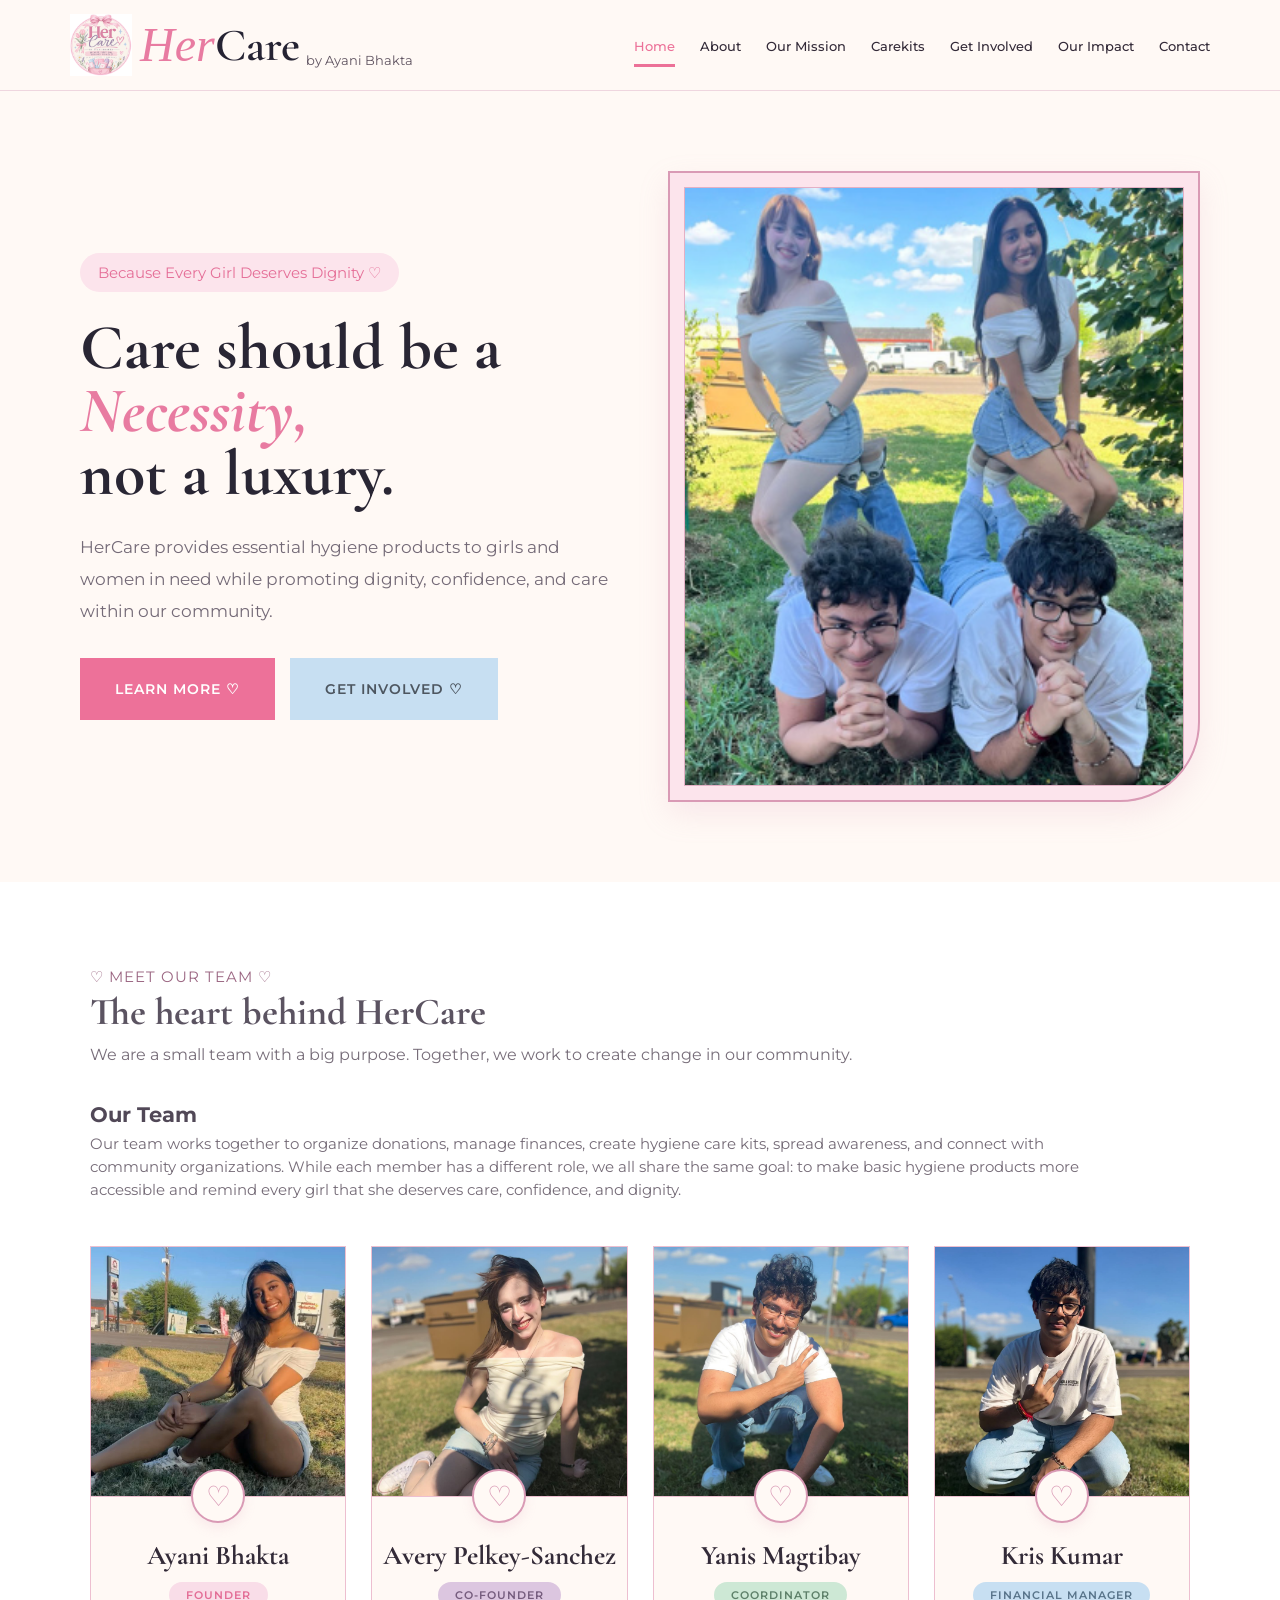
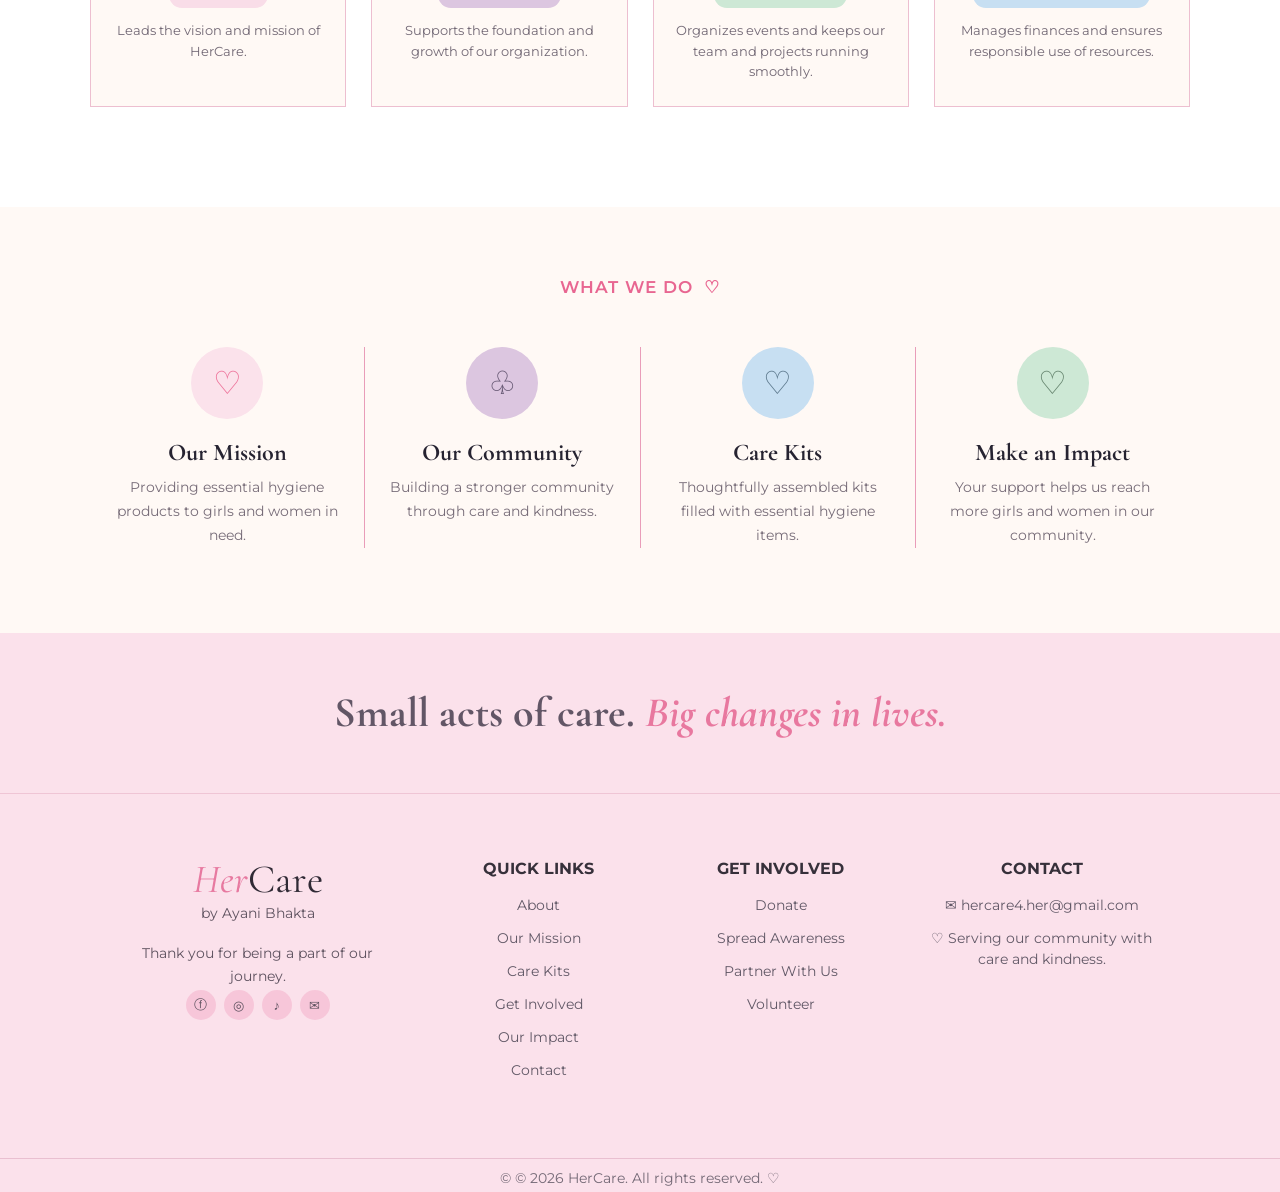
==== commit a836bd8f: "Update index.html" ====
--- a/index.html
+++ b/index.html
@@ -469,7 +469,7 @@
     <div class="copyright">
 
         © <span id="year"></span>
-        HerCare. All rights reserved. ♡
+       © 2026 HerCare. All rights reserved. ♡
 
     </div>
 
--- a/style.css
+++ b/style.css
@@ -1,1964 +1,1960 @@
-/* =========================================================
-   HER CARE — STYLE.CSS
-========================================================= */
-
-:root {
-    --pink: #F8C8DC;
-    --blush: #FCE4EC;
-    --lavender: #DCC6E0;
-    --blue: #C7DFF2;
-    --mint: #CDE8D5;
-    --peach: #FAD9C1;
-    --cream: #FFF9F5;
-    --rose: #D99AB5;
-    --text: #5F5360;
-    --dark: #302A35;
-    --muted: #776C78;
-    --line: #E99DB9;
+/* ========================================================= 
+   HER CARE — STYLE.CSS 
+========================================================= */ 
+ 
+:root { 
+    --pink: #F8C8DC; 
+    --blush: #FCE4EC; 
+    --lavender: #DCC6E0; 
+    --blue: #C7DFF2; 
+    --mint: #CDE8D5; 
+    --peach: #FAD9C1; 
+    --cream: #FFF9F5; 
+    --rose: #D99AB5; 
+    --text: #5F5360; 
+    --dark: #302A35; 
+    --muted: #776C78; 
+    --line: #E99DB9; 
+} 
+ 
+/* ========================================================= 
+   GENERAL 
+========================================================= */ 
+ 
+* { 
+    box-sizing: border-box; 
+    margin: 0; 
+    padding: 0; 
+} 
+ 
+html { 
+    scroll-behavior: smooth; 
+} 
+ 
+body { 
+    font-family: "Montserrat", sans-serif; 
+    background: var(--cream); 
+    color: var(--text); 
+    overflow-x: hidden; 
+    min-height: 100vh; 
+    display: flex; 
+    flex-direction: column; 
+} 
+ 
+main { 
+    flex: 1; 
+} 
+ 
+img { 
+    max-width: 100%; 
+} 
+ 
+a { 
+    text-decoration: none; 
+    color: inherit; 
+} 
+ 
+/* ========================================================= 
+   NAVIGATION 
+========================================================= */ 
+ 
+.navbar, 
+header { 
+    width: 100%; 
+    background: var(--cream); 
+    border-bottom: 1px solid #efd6df; 
+} 
+ 
+.nav-container { 
+    width: 100%; 
+    max-width: 1200px; 
+    min-height: 90px; 
+    margin: auto; 
+    padding: 10px 30px; 
+    display: flex; 
+    align-items: center; 
+} 
+ 
+.logo { 
+    display: flex; 
+    align-items: center; 
+    white-space: nowrap; 
+    flex-shrink: 0; 
+} 
+ 
+.logo-image { 
+    width: 62px; 
+    height: 62px; 
+    object-fit: contain; 
+    display: block; 
+    margin-right: 8px; 
+    flex-shrink: 0; 
+} 
+ 
+.logo-her { 
+    font-family: cursive; 
+    font-size: 48px; 
+    font-style: italic; 
+    color: #E87BA1; 
+    line-height: 1; 
+} 
+ 
+.logo-care { 
+    font-family: "Cormorant Garamond", serif; 
+    font-size: 46px; 
+    font-weight: 600; 
+    color: #252333; 
+    line-height: 1; 
+} 
+ 
+.logo-by { 
+    font-size: 13px; 
+    margin-left: 6px; 
+    color: var(--text); 
+    align-self: flex-end; 
+    margin-bottom: 8px; 
+} 
+ 
+.nav-container nav { 
+    flex: 1; 
+    margin-left: 35px; 
+} 
+ 
+.nav-links { 
+    display: flex; 
+    align-items: center; 
+    justify-content: flex-end; 
+    gap: 25px; 
+    list-style: none; 
+} 
+ 
+.nav-links a { 
+    font-size: 13px; 
+    font-weight: 500; 
+    color: #332a38; 
+    padding: 10px 0; 
+    white-space: nowrap; 
+} 
+ 
+.nav-links a:hover, 
+.nav-links a.active { 
+    color: #EC7198; 
+} 
+ 
+.nav-links a.active { 
+    border-bottom: 3px solid #EC7198; 
+} 
+ 
+.menu-button, 
+.menu-toggle { 
+    display: none; 
+    border: 1px solid #e7a9c2; 
+    background: var(--pink); 
+    width: 52px; 
+    height: 52px; 
+    font-size: 22px; 
+    color: #2296dc; 
+    cursor: pointer; 
+} 
+ 
+/* ========================================================= 
+   HOMEPAGE HERO 
+========================================================= */ 
+ 
+.hero { 
+    width: 100%; 
+    background: var(--cream); 
+} 
+ 
+.hero-container { 
+    max-width: 1200px; 
+    width: 100%; 
+    margin: auto; 
+    padding: 80px 40px; 
+    display: grid; 
+    grid-template-columns: 1fr 1fr; 
+    align-items: center; 
+    gap: 55px; 
+} 
+ 
+.hero-text { 
+    min-width: 0; 
+} 
+ 
+.slogan { 
+    display: inline-block; 
+    background: var(--blush); 
+    color: #E56F98; 
+    padding: 10px 18px; 
+    border-radius: 30px; 
+    font-size: 15px; 
+    margin-bottom: 25px; 
+} 
+ 
+.hero h1 { 
+    font-family: "Cormorant Garamond", serif; 
+    font-size: clamp(48px, 5vw, 72px); 
+    line-height: .98; 
+    color: #292634; 
+    margin-bottom: 25px; 
+} 
+ 
+.hero h1 span { 
+    color: #E87BA1; 
+    font-style: italic; 
+} 
+ 
+.hero-text p { 
+    max-width: 560px; 
+    font-size: 17px; 
+    line-height: 1.9; 
+    color: #746a77; 
+    margin-bottom: 30px; 
+} 
+ 
+.hero-buttons { 
+    display: flex; 
+    gap: 15px; 
+    flex-wrap: wrap; 
+} 
+ 
+.button { 
+    display: inline-flex; 
+    justify-content: center; 
+    align-items: center; 
+    min-height: 62px; 
+    padding: 0 35px; 
+    font-weight: 600; 
+    font-size: 14px; 
+    letter-spacing: 1px; 
+} 
+ 
+.pink-button { 
+    background: #ED7199; 
+    color: white; 
+} 
+ 
+.blue-button { 
+    background: var(--blue); 
+    color: #4d5660; 
+} 
+ 
+/* ========================================================= 
+   HERO TEAM FRAME 
+========================================================= */ 
+ 
+.hero-image { 
+    width: 100%; 
+    overflow: hidden; 
+    border-radius: 0 0 80px 0; 
+} 
+ 
+.team-frame { 
+    border: 2px solid var(--rose); 
+    background: var(--blush); 
+    padding: 14px; 
+    box-shadow: 0 12px 30px rgba(217,154,181,.18); 
+} 
+ 
+.frame-inner { 
+    width: 100%; 
+    border: 1px solid rgba(217,154,181,.7); 
+    overflow: hidden; 
+    display: block; 
+} 
+ 
+.hero-team-photo { 
+    width: 100%; 
+    height: auto; 
+    display: block; 
+} 
+ 
+/* ========================================================= 
+   TEAM 
+========================================================= */ 
+ 
+.team-section { 
+    background: white; 
+    width: 100%; 
+    padding: 85px 30px 100px; 
+} 
+ 
+.team-title, 
+.our-team-description { 
+    max-width: 1100px; 
+    margin-left: auto; 
+    margin-right: auto; 
+    text-align: left; 
+} 
+ 
+.team-title { 
+    margin-bottom: 35px; 
+} 
+ 
+.meet-team { 
+    color: #9b6682; 
+    font-size: 15px; 
+    letter-spacing: 1px; 
+    margin-bottom: 5px; 
+} 
+ 
+.team-title h2 { 
+    font-family: "Cormorant Garamond", serif; 
+    font-size: 38px; 
+    line-height: 1.15; 
+    color: #5b5361; 
+    margin-bottom: 8px; 
+} 
+ 
+.team-intro { 
+    font-size: 16px; 
+    line-height: 1.5; 
+    color: #776d79; 
+} 
+ 
+.our-team-description { 
+    margin-bottom: 45px; 
+} 
+ 
+.description-heart { 
+    font-size: 22px; 
+    color: #9b6682; 
+    margin-bottom: 3px; 
+} 
+ 
+.our-team-description h3 { 
+    font-size: 21px; 
+    color: #514857; 
+    margin-bottom: 5px; 
+} 
+ 
+.our-team-description p { 
+    max-width: 1000px; 
+    font-size: 15px; 
+    line-height: 1.55; 
+    color: #756b77; 
+} 
+ 
+.team-container { 
+    width: 100%; 
+    max-width: 1100px; 
+    margin: auto; 
+    display: grid; 
+    grid-template-columns: repeat(4,1fr); 
+    gap: 25px; 
+} 
+ 
+.team-card { 
+    position: relative; 
+    background: var(--cream); 
+    border: 1px solid #edbfd0; 
+    text-align: center; 
+    overflow: visible; 
+    padding-bottom: 25px; 
+    min-width: 0; 
+} 
+ 
+.team-photo { 
+    position: relative; 
+    width: 100%; 
+    height: 250px; 
+    overflow: visible; 
+    background: #FFF9F5; 
+    display: block; 
+    border-bottom: 1px solid #edbfd0; 
+} 
+ 
+.team-photo img { 
+    width: 100%; 
+    height: 100%; 
+    display: block; 
+    object-fit: cover; 
+    object-position: center 20%; 
+} 
+ 
+.team-heart { 
+    position: absolute; 
+    left: 50%; 
+    bottom: -27px; 
+    transform: translateX(-50%); 
+    width: 54px; 
+    height: 54px; 
+    border-radius: 50%; 
+    background: var(--cream); 
+    border: 2px solid var(--rose); 
+    display: flex; 
+    align-items: center; 
+    justify-content: center; 
+    font-size: 28px; 
+    color: var(--rose); 
+    line-height: 1; 
+    z-index: 10; 
+    box-shadow: 0 5px 12px rgba(217,154,181,.16); 
+    pointer-events: none; 
+} 
+ 
+.team-card h3 { 
+    font-family: "Cormorant Garamond", serif; 
+    font-size: 27px; 
+    color: #332b38; 
+    margin: 42px 10px 10px; 
+} 
+ 
+.role { 
+    display: inline-block; 
+    padding: 6px 17px; 
+    border-radius: 20px; 
+    font-size: 11px; 
+    font-weight: 600; 
+    letter-spacing: 1px; 
+    margin-bottom: 12px; 
+} 
+ 
+.founder { 
+    background: #F9DDE8; 
+    color: #E36D96; 
+} 
+ 
+.cofounder { 
+    background: #DCC6E0; 
+    color: #755C7D; 
+} 
+ 
+.coordinator { 
+    background: #CDE8D5; 
+    color: #5D8069; 
+} 
+ 
+.financial { 
+    background: #C7DFF2; 
+    color: #58748A; 
+} 
+ 
+.team-card p { 
+    font-size: 13px; 
+    line-height: 1.55; 
+    color: #716774; 
+    padding: 0 20px; 
+} 
+ 
+/* ========================================================= 
+   HOMEPAGE WHAT WE DO 
+========================================================= */ 
+ 
+.what-we-do { 
+    background: var(--cream); 
+    width: 100%; 
+    padding: 70px 30px 85px; 
+} 
+ 
+.section-title { 
+    text-align: center; 
+    color: #E86691; 
+    font-weight: 600; 
+    letter-spacing: 1px; 
+    font-size: 17px; 
+    margin-bottom: 50px; 
+} 
+ 
+.title-heart { 
+    margin-left: 5px; 
+} 
+ 
+.what-we-do .what-container { 
+    width: 100%; 
+    max-width: 1100px; 
+    margin: auto; 
+    display: grid; 
+    grid-template-columns: 1fr 1px 1fr 1px 1fr 1px 1fr; 
+    align-items: stretch; 
+} 
+ 
+.what-we-do .what-card { 
+    width: 100%; 
+    min-width: 0; 
+    text-align: center; 
+    padding: 0 25px; 
+    border: none; 
+    transition: transform .2s; 
+} 
+ 
+.what-we-do .what-card:hover { 
+    transform: translateY(-4px); 
+} 
+ 
+.what-icon, 
+.care-icon { 
+    width: 72px; 
+    height: 72px; 
+    margin: 0 auto 20px; 
+    border-radius: 50%; 
+    display: flex; 
+    align-items: center; 
+    justify-content: center; 
+    font-size: 32px; 
+} 
+ 
+.pink-icon, 
+.pink-care { 
+    background: #FBE2EB; 
+    color: #ED7199; 
+} 
+ 
+.lavender-icon, 
+.lavender-care { 
+    background: #DCC6E0; 
+    color: #665873; 
+} 
+ 
+.blue-icon, 
+.blue-care { 
+    background: #C7DFF2; 
+    color: #5B778B; 
+} 
+ 
+.mint-icon, 
+.mint-care { 
+    background: #CDE8D5; 
+    color: #64836D; 
+} 
+ 
+.peach-care { 
+    background: #FAD9C1; 
+    color: #9B6650; 
+} 
+ 
+.what-we-do .what-card h3 { 
+    margin: 18px 10px 10px; 
+    font-family: "Cormorant Garamond",serif; 
+    font-size: 24px; 
+    line-height: 1.15; 
+    color: #262331; 
+} 
+ 
+.what-we-do .what-card p { 
+    margin: 0; 
+    font-size: 14px; 
+    line-height: 1.7; 
+    color: #776c78; 
+} 
+ 
+.what-we-do .divider { 
+    width: 1px; 
+    height: 100%; 
+    background: var(--line); 
+    display: block; 
+} 
+ 
+/* ========================================================= 
+   HOMEPAGE CTA 
+========================================================= */ 
+ 
+.cta { 
+    background: #FBE1EB; 
+    padding: 55px 25px; 
+} 
+ 
+.cta-inner { 
+    text-align: center; 
+    max-width: 900px; 
+    margin: auto; 
+} 
+ 
+.cta h2 { 
+    font-family: "Cormorant Garamond",serif; 
+    font-size: 42px; 
+    color: #625666; 
+    line-height: 1.2; 
+} 
+ 
+.cta h2 span { 
+    color: #E8789F; 
+    font-style: italic; 
+} 
+ 
+/* ========================================================= 
+   CONTACT / INNER PAGES 
+========================================================= */ 
+ 
+.about-page { 
+    width: 100%; 
+} 
+ 
+.content-container { 
+    width: 100%; 
+    max-width: 1100px; 
+    margin: auto; 
+} 
+ 
+.contact-page { 
+    min-height: calc(100vh - 150px); 
+} 
+ 
+.contact-hero { 
+    text-align: center; 
+    padding: 80px 20px 65px; 
+    background: linear-gradient(135deg,var(--blush),var(--lavender)); 
+} 
+ 
+.contact-hero h1 { 
+    font-family: "Cormorant Garamond",serif !important; 
+    font-size: 58px; 
+    font-weight: 600; 
+    margin: 10px 0 15px; 
+    color: var(--text); 
+} 
+ 
+.contact-hero h1 span { 
+    color: var(--rose); 
+} 
+ 
+.contact-hero p:last-child { 
+    max-width: 650px; 
+    margin: auto; 
+    line-height: 1.8; 
+    font-size: 16px; 
+} 
+ 
+.contact-section { 
+    padding: 80px 20px; 
+    background: var(--cream); 
+} 
+ 
+.contact-layout { 
+    max-width: 1050px; 
+    margin: auto; 
+    display: grid; 
+    grid-template-columns: 1fr 1fr; 
+    gap: 70px; 
+    align-items: center; 
+} 
+ 
+.contact-intro h2 { 
+    font-family: "Cormorant Garamond",serif; 
+    font-size: 45px; 
+    font-weight: 600; 
+    margin: 10px 0 20px; 
+    color: var(--text); 
+} 
+ 
+.contact-intro > p:not(.small-title) { 
+    line-height: 1.9; 
+    font-size: 15px; 
+    color: var(--text); 
+} 
+ 
+.small-title, 
+.section-label { 
+    font-size: 12px; 
+    font-weight: 600; 
+    letter-spacing: 3px; 
+    color: var(--rose); 
+} 
+ 
+.contact-note { 
+    display: flex; 
+    gap: 18px; 
+    margin-top: 30px; 
+    padding: 22px; 
+    background: white; 
+    border-left: 4px solid var(--pink); 
+    box-shadow: 0 8px 25px rgba(95,83,96,.08); 
+} 
+ 
+.contact-note > span { 
+    font-size: 28px; 
+    color: var(--rose); 
+} 
+ 
+.contact-note strong { 
+    font-family: "Cormorant Garamond",serif; 
+    font-size: 22px; 
+} 
+ 
+.contact-note p { 
+    margin: 0 !important; 
+    font-size: 13px; 
+    line-height: 1.6; 
+} 
+ 
+.contact-card { 
+    background: white; 
+    padding: 40px; 
+    box-shadow: 0 15px 40px rgba(95,83,96,.10); 
+    border-top: 5px solid var(--pink); 
+} 
+ 
+.contact-card h2, 
+.contact-card h3 { 
+    font-family: "Cormorant Garamond",serif !important; 
+    color: var(--text); 
+} 
+ 
+.contact-card h2 { 
+    font-size: 34px; 
+    font-weight: 600; 
+    margin: 0 0 20px; 
+} 
+ 
+.contact-card h3 { 
+    font-size: 34px; 
+    margin: 0 0 5px; 
+} 
+ 
+.contact-card-text { 
+    font-size: 14px; 
+    margin-bottom: 25px; 
+    color: #766c77; 
+} 
+ 
+.contact-socials { 
+    display: flex; 
+    flex-direction: column; 
+    gap: 12px; 
+} 
+ 
+.contact-social { 
+    display: flex; 
+    align-items: center; 
+    gap: 15px; 
+    padding: 16px; 
+    color: var(--text); 
+    background: var(--cream); 
+    border: 1px solid #f0e4e9; 
+    transition: .25s ease; 
+} 
+ 
+.contact-social:hover { 
+    transform: translateX(5px); 
+    background: var(--blush); 
+    box-shadow: 0 5px 15px rgba(95,83,96,.08); 
+} 
+ 
+.social-symbol { 
+    width: 42px; 
+    height: 42px; 
+    display: flex; 
+    align-items: center; 
+    justify-content: center; 
+    background: white; 
+    font-size: 22px; 
+    border-radius: 50%; 
+    color: var(--rose); 
+    flex-shrink: 0; 
+} 
+ 
+.contact-social strong { 
+    display: block; 
+    font-size: 14px; 
+    font-weight: 600; 
+} 
+ 
+.contact-social small { 
+    display: block; 
+    margin-top: 3px; 
+    font-size: 11px; 
+    color: #877b86; 
+} 
+ 
+.contact-social .social-arrow { 
+    margin-left: auto; 
+    font-size: 18px; 
+    color: var(--rose); 
+} 
+ 
+.page-cta { 
+    text-align: center; 
+    padding: 65px 20px; 
+    background: var(--pink); 
+} 
+ 
+.page-cta h2 { 
+    font-family: "Cormorant Garamond",serif; 
+    font-size: 38px; 
+    margin: 8px 0 25px; 
+    color: var(--text); 
+} 
+ 
+.page-cta p { 
+    margin-bottom: 20px; 
+} 
+ 
+.primary-button { 
+    display: inline-flex; 
+    align-items: center; 
+    justify-content: center; 
+    padding: 13px 28px; 
+    min-height: auto; 
+    background: white; 
+    color: var(--text); 
+    font-size: 12px; 
+    font-weight: 600; 
+    letter-spacing: 1px; 
+    transition: .25s ease; 
+} 
+ 
+.primary-button:hover { 
+    transform: translateY(-3px); 
+    box-shadow: 0 8px 20px rgba(95,83,96,.15); 
+} 
+ 
+/* ========================================================= 
+   DONATIONS & COMMUNITY SERVICE 
+========================================================= */ 
+ 
+.donation-hours { 
+    width: min(100%, 1100px); 
+    margin: 0 auto; 
+    padding: 35px 30px 10px; 
+    text-align: center; 
+} 
+ 
+.donation-hours .section-label { 
+    margin-bottom: 6px; 
+    color: #E86691; 
+    font-size: 16px; 
+    font-weight: 600; 
+    letter-spacing: 1px; 
+} 
+ 
+.donation-hours h2 { 
+    font-family: "Cormorant Garamond", serif; 
+    font-size: 42px; 
+    line-height: 1.1; 
+    color: var(--dark); 
+    margin-bottom: 8px; 
+} 
+ 
+.donation-hours p:last-child { 
+    max-width: 900px; 
+    margin: 0 auto; 
+    font-size: 14px; 
+    line-height: 1.7; 
+    color: var(--muted); 
+} 
+ 
+/* ========================================================= 
+   CARE KITS 
+========================================================= */ 
+ 
+.care-kit-items { 
+    width: 100%; 
+    padding: 65px 30px 70px; 
+    background: var(--cream); 
+} 
+ 
+.care-kit-heading { 
+    text-align: center; 
+    margin-bottom: 45px; 
+} 
+ 
+.care-kit-heading .section-label { 
+    color: #E86691; 
+    font-size: 17px; 
+    font-weight: 600; 
+    letter-spacing: 1px; 
+} 
+ 
+/* DONATION MESSAGE — ADDED */ 
+.care-kit-heading::after { 
+    content: "Donations of these items may qualify for community service hours. Please check with your school or organization for approval."; 
+    display: block; 
+    max-width: 700px; 
+    margin: 14px auto 0; 
+    padding: 10px 20px; 
+    color: #776C78; 
+    font-size: 12px; 
+    line-height: 1.6; 
+} 
+ 
+/* CARE KIT GRID */ 
+ 
+.care-items-grid { 
+    width: 100%; 
+    max-width: 1100px; 
+    margin: 0 auto; 
+    display: grid; 
+    grid-template-columns: repeat(5,1fr); 
+    column-gap: 0; 
+    row-gap: 50px; 
+} 
+ 
+.care-item { 
+    position: relative; 
+    text-align: center; 
+    min-width: 0; 
+    padding: 0 20px; 
+} 
+ 
+.care-item:not(:nth-child(5n)) { 
+    border-right: 1px solid var(--line); 
+} 
+ 
+.care-line { 
+    width: 100%; 
+    max-width: 190px; 
+    height: 1px; 
+    background: var(--line); 
+    margin: 0 auto 20px; 
+} 
+ 
+.care-item h3, 
+.provided-item h3 { 
+    font: 600 27px/1.15 "Cormorant Garamond",serif; 
+    color: #262331; 
+    margin-bottom: 10px; 
+} 
+ 
+.care-item p, 
+.provided-item p { 
+    max-width: 200px; 
+    margin: 0 auto; 
+    font-size: 13px; 
+    line-height: 1.65; 
+    color: #776C78; 
+} 
+ 
+.featured-care { 
+    background: #FCEEF3; 
+    padding-top: 15px; 
+    padding-bottom: 25px; 
+    border-radius: 12px; 
+} 
+ 
+.featured-care .care-icon { 
+    margin-top: 0; 
+} 
+ 
+/* ========================================================= 
+   PROVIDED BY US 
+========================================================= */ 
+ 
+.provided-care { 
+    width: 100%; 
+    padding: 0 30px 35px; 
+    background: var(--cream); 
+} 
+ 
+.provided-content { 
+    width: 100%; 
+    max-width: 1180px; 
+    margin: auto; 
+    padding: 28px 38px; 
+    background: #FCEEF3; 
+    border-radius: 12px; 
+    display: flex; 
+    align-items: center; 
+    justify-content: space-between; 
+} 
+ 
+.provided-content .section-label { 
+    margin-bottom: 5px; 
+    color: #E86691; 
+    font-size: 16px; 
+    font-weight: 600; 
+    letter-spacing: 1px; 
+} 
+ 
+.provided-content h2 { 
+    font-family: "Cormorant Garamond",serif; 
+    font-size: 40px; 
+    line-height: 1.1; 
+    color: var(--dark); 
+    margin-bottom: 8px; 
+} 
+ 
+.provided-content > div:first-child > p:last-child { 
+    font-size: 14px; 
+    line-height: 1.6; 
+    color: #776C78; 
+} 
+ 
+.provided-heart { 
+    font-family: "Cormorant Garamond",serif; 
+    font-size: 85px; 
+    line-height: 1; 
+    color: #ED7199; 
+    padding-right: 25px; 
+} 
+ 
+.provided-items { 
+    width: 90%; 
+    max-width: 1100px; 
+    margin: auto; 
+    padding: 35px 0 80px; 
+    display: grid; 
+    grid-template-columns: repeat(3,1fr); 
+} 
+ 
+.provided-item { 
+    text-align: center; 
+    padding: 0 30px; 
+} 
+ 
+.provided-item:not(:last-child) { 
+    border-right: 1px solid var(--line); 
+} 
+ 
+/* ========================================================= 
+   INNER PAGE CARDS 
+========================================================= */ 
+ 
+.inner-card-section { 
+    padding: 75px 0 90px; 
+    background: var(--cream); 
+} 
+ 
+.inner-section-heading { 
+    width: 90%; 
+    max-width: 1050px; 
+    margin: 0 auto 45px; 
+    text-align: center; 
+} 
+ 
+.inner-section-heading h2 { 
+    font-family: "Cormorant Garamond",serif; 
+    font-size: 40px; 
+    color: var(--text); 
+    margin-bottom: 10px; 
+} 
+ 
+.inner-section-heading > p:last-child { 
+    font-size: 14px; 
+    line-height: 1.7; 
+    color: var(--muted); 
+} 
+ 
+.inner-card-grid, 
+.care-kits-grid, 
+.four-card-grid, 
+.three-card-grid { 
+    width: 90%; 
+    max-width: 1100px; 
+    margin: auto; 
+    display: grid; 
+    grid-template-columns: repeat(3,1fr); 
+    gap: 25px; 
+} 
+ 
+.four-card-grid { 
+    grid-template-columns: repeat(4,1fr); 
+} 
+ 
+.inner-card { 
+    min-height: 245px; 
+    padding: 35px 25px; 
+    background: white; 
+    border: 1px solid #edbfd0; 
+    text-align: center; 
+} 
+ 
+.large-inner-card { 
+    min-height: 410px; 
+    background: white; 
+    border: 1px solid #edbfd0; 
+    text-align: center; 
+    overflow: hidden; 
+} 
+ 
+.large-card-top { 
+    height: 230px; 
+    background: var(--blush); 
+} 
+ 
+.large-inner-card h3 { 
+    font-family: "Cormorant Garamond",serif; 
+    font-size: 29px; 
+    margin: 48px 15px 10px; 
+    color: #262331; 
+} 
+ 
+.large-inner-card p { 
+    max-width: 250px; 
+    margin: auto; 
+    font-size: 13px; 
+    line-height: 1.65; 
+    color: var(--muted); 
+} 
+ 
+/* ========================================================= 
+   FOOTER 
+========================================================= */ 
+ 
+footer { 
+    width: 100%; 
+    background: #FBE1EB; 
+    border-top: 1px solid #efc5d5; 
+    margin-top: auto; 
+    text-align: center; 
+} 
+ 
+.footer-container { 
+    max-width: 1100px; 
+    margin: auto; 
+    padding: 65px 30px; 
+    display: grid; 
+    grid-template-columns: 1.4fr 1fr 1fr 1.2fr; 
+    gap: 45px; 
+} 
+ 
+.footer-content { 
+    width: 100%; 
+    max-width: 1100px; 
+    margin: auto; 
+    padding: 25px 20px 12px; 
+    display: flex; 
+    flex-direction: column; 
+    justify-content: center; 
+    align-items: center; 
+    gap: 6px; 
+    text-align: center; 
+} 
+ 
+.footer-content h3 { 
+    font-family: "Cormorant Garamond",serif; 
+    font-size: 27px; 
+    font-weight: 600; 
+    color: #302a35; 
+    margin: 0; 
+} 
+ 
+.footer-content > p { 
+    margin: 0; 
+    font-size: 10px; 
+    color: #625967; 
+} 
+ 
+.footer-content .social-icons, 
+.social-icons { 
+    display: flex; 
+    justify-content: center; 
+    align-items: center; 
+    gap: 8px; 
+    margin-top: 3px; 
+} 
+ 
+.footer-content .social-icons a, 
+.social-icons a { 
+    width: 30px; 
+    height: 30px; 
+    background: #F7C6D9; 
+    border-radius: 50%; 
+    display: flex; 
+    align-items: center; 
+    justify-content: center; 
+    font-size: 13px; 
+    transition: .25s ease; 
+} 
+ 
+.footer-content .social-icons a:hover, 
+.social-icons a:hover { 
+    transform: translateY(-3px); 
+    background: #EBA9C4; 
+} 
+ 
+.footer-content .copyright, 
+.copyright { 
+    position: relative; 
+    width: 100%; 
+    border-top: 1px solid #e9bfd0; 
+    padding: 10px 5px 5px; 
+    margin-top: 12px; 
+    text-align: center; 
+    font-size: 14px; 
+    color: #746976; 
+    background: transparent; 
+    transform: none; 
+    left: auto; 
+    top: auto; 
+} 
+ 
+.footer-logo { 
+    font-family: "Cormorant Garamond",serif; 
+    font-size: 40px; 
+    color: #302a35; 
+    line-height: 1; 
+} 
+ 
+.footer-logo span { 
+    color: #E779A0; 
+    font-style: italic; 
+} 
+ 
+.footer-by { 
+    margin-top: 5px; 
+    font-size: 14px; 
+} 
+ 
+.footer-brand p { 
+    margin-top: 20px; 
+    line-height: 1.6; 
+    font-size: 14px; 
+} 
+ 
+.footer-column { 
+    display: flex; 
+    flex-direction: column; 
+    gap: 12px; 
+} 
+ 
+.footer-column h4 { 
+    color: #36303A; 
+    font-size: 16px; 
+    margin-bottom: 5px; 
+} 
+ 
+.footer-column a, 
+.footer-column p { 
+    font-size: 14px; 
+    line-height: 1.5; 
+    color: #625967; 
+} 
+ 
+.footer-column a:hover { 
+    color: #E66F98; 
+} 
+ 
+/* ========================================================= 
+   TABLET 
+========================================================= */ 
+ 
+@media (max-width: 900px) { 
+ 
+    .what-we-do .what-container { 
+        grid-template-columns: 1fr 1fr; 
+    } 
+ 
+    .what-we-do .what-card { 
+        padding: 25px 15px 35px; 
+    } 
+ 
+    .what-we-do .divider { 
+        display: none; 
+    } 
+ 
+    .care-items-grid { 
+        grid-template-columns: repeat(2,1fr); 
+        row-gap: 40px; 
+    } 
+ 
+    .care-item { 
+        border-right: none !important; 
+    } 
+ 
+    .care-item:nth-child(odd) { 
+        border-right: 1px solid var(--line) !important; 
+    } 
+ 
+    .provided-content h2 { 
+        font-size: 34px; 
+    } 
+ 
+    .inner-card-grid, 
+    .care-kits-grid, 
+    .four-card-grid, 
+    .three-card-grid { 
+        grid-template-columns: repeat(2,1fr); 
+    } 
+} 
+ 
+/* ========================================================= 
+   MOBILE 
+========================================================= */ 
+ 
+@media (max-width: 768px) { 
+ 
+    .nav-container { 
+        min-height: 75px; 
+        padding: 8px 20px; 
+        justify-content: space-between; 
+    } 
+ 
+    .logo { 
+        min-width: 0; 
+    } 
+ 
+    .logo-image { 
+        width: 50px; 
+        height: 50px; 
+        margin-right: 6px; 
+    } 
+ 
+    .logo-her { 
+        font-size: 35px; 
+    } 
+ 
+    .logo-care { 
+        font-size: 33px; 
+    } 
+ 
+    .logo-by { 
+        font-size: 9px; 
+        margin-left: 4px; 
+        margin-bottom: 5px; 
+    } 
+ 
+    .menu-button, 
+    .menu-toggle { 
+        display: block; 
+        flex-shrink: 0; 
+    } 
+ 
+    .nav-container nav { 
+        position: absolute; 
+        top: 75px; 
+        left: 0; 
+        width: 100%; 
+        background: var(--cream); 
+        z-index: 1000; 
+        margin-left: 0; 
+    } 
+ 
+    .nav-links { 
+        display: none; 
+        flex-direction: column; 
+        width: 100%; 
+        gap: 0; 
+        border-top: 1px solid #efd6df; 
+    } 
+ 
+    .nav-links.active { 
+        display: flex; 
+    } 
+ 
+    .nav-links li, 
+    .nav-links a { 
+        width: 100%; 
+    } 
+ 
+    .nav-links a { 
+        display: block; 
+        padding: 16px 20px; 
+        border-bottom: 1px solid #f0dce3; 
+    } 
+ 
+    .nav-links a.active { 
+        border-bottom: 1px solid #f0dce3; 
+    } 
+ 
+    /* HERO */ 
+ 
+    .hero-container { 
+        display: flex; 
+        flex-direction: column; 
+        width: 100%; 
+        padding: 55px 24px 45px; 
+        gap: 35px; 
+    } 
+ 
+    .hero-text { 
+        width: 100%; 
+    } 
+ 
+    .slogan { 
+        font-size: 12px; 
+        padding: 9px 14px; 
+        margin-bottom: 20px; 
+    } 
+ 
+    .hero h1 { 
+        font-size: 49px; 
+        line-height: 1; 
+        margin-bottom: 20px; 
+    } 
+ 
+    .hero-text p { 
+        font-size: 15px; 
+        line-height: 1.7; 
+        width: 100%; 
+        margin-bottom: 25px; 
+    } 
+ 
+    .hero-buttons { 
+        width: 100%; 
+        flex-direction: column; 
+        gap: 12px; 
+    } 
+ 
+    .button { 
+        width: 100%; 
+        min-height: 58px; 
+    } 
+ 
+    .hero-image { 
+        width: 100%; 
+        border-radius: 0 0 55px 0; 
+    } 
+ 
+    .team-frame { 
+        padding: 10px; 
+    } 
+ 
+    /* TEAM */ 
+ 
+    .team-section { 
+        width: 100%; 
+        padding: 55px 20px 70px; 
+    } 
+ 
+    .team-title { 
+        width: 100%; 
+        margin-bottom: 28px; 
+    } 
+ 
+    .team-title h2 { 
+        font-size: 25px; 
+        line-height: 1.25; 
+    } 
+ 
+    .team-intro { 
+        font-size: 14px; 
+    } 
+ 
+    .our-team-description { 
+        width: 100%; 
+        margin-bottom: 35px; 
+    } 
+ 
+    .our-team-description p { 
+        width: 100%; 
+        font-size: 14px; 
+        line-height: 1.65; 
+    } 
+ 
+    .team-container { 
+        width: 100%; 
+        grid-template-columns: 1fr; 
+        gap: 28px; 
+    } 
+ 
+    .team-card { 
+        width: 100%; 
+    } 
+ 
+    .team-photo { 
+        width: 100%; 
+        height: 250px; 
+        overflow: visible; 
+        background: #FFF9F5; 
+        display: flex; 
+        align-items: center; 
+        justify-content: center; 
+    } 
+ 
+    .team-photo img { 
+        width: 100%; 
+        height: 100%; 
+        object-fit: contain; 
+        object-position: center center; 
+        background: #FFF9F5; 
+    } 
+ 
+    .team-card h3 { 
+        font-size: 29px; 
+        margin-top: 42px; 
+    } 
+ 
+    .team-card p { 
+        font-size: 14px; 
+        padding: 0 30px; 
+    } 
+ 
+    .team-heart { 
+        left: 50%; 
+        bottom: -27px; 
+        transform: translateX(-50%); 
+        width: 54px; 
+        height: 54px; 
+        font-size: 28px; 
+    } 
+ 
+    /* WHAT WE DO */ 
+ 
+    .what-we-do { 
+        width: 100%; 
+        padding: 65px 20px 70px; 
+    } 
+ 
+    .section-title { 
+        margin-bottom: 40px; 
+    } 
+ 
+    .what-we-do .what-container { 
+        grid-template-columns: 1fr; 
+    } 
+ 
+    .what-we-do .what-card { 
+        width: 100%; 
+        padding: 25px 15px 35px; 
+    } 
+ 
+    .what-we-do .what-card h3 { 
+        font-size: 24px; 
+    } 
+ 
+    .what-we-do .what-card p { 
+        font-size: 13px; 
+        line-height: 1.6; 
+    } 
+ 
+    .what-we-do .divider { 
+        display: none; 
+    } 
+ 
+    /* CTA */ 
+ 
+    .cta { 
+        padding: 45px 20px; 
+    } 
+ 
+    .cta h2 { 
+        font-size: 34px; 
+    } 
+ 
+    /* CONTACT */ 
+ 
+    .contact-hero { 
+        padding: 60px 20px 50px; 
+    } 
+ 
+    .contact-hero h1 { 
+        font-size: 45px; 
+    } 
+ 
+    .contact-hero p:last-child { 
+        font-size: 14px; 
+        line-height: 1.7; 
+    } 
+ 
+    .contact-layout { 
+        grid-template-columns: 1fr; 
+        gap: 40px; 
+    } 
+ 
+    .contact-section { 
+        padding: 60px 20px; 
+    } 
+ 
+    .contact-intro h2 { 
+        font-size: 38px; 
+    } 
+ 
+    .contact-card { 
+        padding: 30px 22px; 
+    } 
+ 
+    .contact-card h2, 
+    .contact-card h3 { 
+        font-size: 31px; 
+    } 
+ 
+    .contact-social { 
+        padding: 14px; 
+    } 
+ 
+    .page-cta { 
+        padding: 50px 20px; 
+    } 
+ 
+    .page-cta h2 { 
+        font-size: 32px; 
+    } 
+ 
+    /* FOOTER */ 
+ 
+    .footer-container { 
+        width: 100%; 
+        display: flex; 
+        flex-direction: column; 
+        gap: 40px; 
+        padding: 55px 25px; 
+    } 
+ 
+    .footer-brand, 
+    .footer-column { 
+        width: 100%; 
+        align-items: center; 
+    } 
+ 
+    .footer-logo { 
+        font-size: 40px; 
+    } 
+ 
+    .footer-content { 
+        width: 100%; 
+        max-width: 100%; 
+        padding: 25px 15px 10px; 
+        gap: 5px; 
+    } 
+ 
+    .footer-content h3 { 
+        font-size: 24px; 
+    } 
+ 
+    .footer-content > p { 
+        font-size: 9px; 
+    } 
+ 
+    .footer-content .social-icons { 
+        gap: 7px; 
+        margin-top: 3px; 
+    } 
+ 
+    .footer-content .social-icons a { 
+        width: 28px; 
+        height: 28px; 
+        font-size: 12px; 
+    } 
+ 
+    .footer-content .copyright { 
+        font-size: 11px; 
+        padding: 9px 8px 0; 
+    } 
+ 
+    /* CARE KITS */ 
+ 
+    .care-kit-items { 
+        padding: 55px 20px 60px; 
+    } 
+ 
+    .care-kit-heading { 
+        margin-bottom: 40px; 
+    } 
+ 
+    .care-kit-heading::after { 
+        max-width: 500px; 
+        font-size: 11px; 
+        padding: 8px 15px; 
+    } 
+ 
+    .care-items-grid { 
+        grid-template-columns: 1fr; 
+        row-gap: 35px; 
+    } 
+ 
+    .care-item { 
+        padding: 0 15px 30px; 
+        border-right: none !important; 
+        border-bottom: 1px solid var(--line); 
+    } 
+ 
+    .care-item:last-child { 
+        border-bottom: none; 
+    } 
+ 
+    .care-item h3 { 
+        font-size: 28px; 
+    } 
+ 
+    .care-item p { 
+        font-size: 13px; 
+        max-width: 250px; 
+    } 
+ 
+    .featured-care { 
+        padding-top: 20px; 
+        border-radius: 12px; 
+    } 
+ 
+    /* PROVIDED */ 
+ 
+    .provided-care { 
+        padding: 0 20px 25px; 
+    } 
+ 
+    .provided-content { 
+        padding: 25px 22px; 
+        display: block; 
+        text-align: left; 
+    } 
+ 
+    .provided-content h2 { 
+        font-size: 32px; 
+    } 
+ 
+    .provided-content > div:first-child > p:last-child { 
+        font-size: 13px; 
+    } 
+ 
+    .provided-heart { 
+        display: none; 
+    } 
+ 
+    .provided-items { 
+        width: 88%; 
+        grid-template-columns: 1fr; 
+        gap: 35px; 
+        padding-bottom: 60px; 
+    } 
+ 
+    .provided-item { 
+        padding: 0 15px 30px; 
+        border-right: none !important; 
+        border-bottom: 1px solid var(--line); 
+    } 
+ 
+    .provided-item:last-child { 
+        border-bottom: none; 
+    } 
+ 
+    /* INNER CARDS */ 
+ 
+    .inner-card-section { 
+        padding: 55px 0 70px; 
+    } 
+ 
+    .inner-section-heading { 
+        width: 88%; 
+        margin-bottom: 30px; 
+    } 
+ 
+    .inner-section-heading h2 { 
+        font-size: 25px; 
+    } 
+ 
+    .inner-section-heading > p:last-child { 
+        font-size: 13px; 
+    } 
+ 
+    .inner-card-grid, 
+    .care-kits-grid, 
+    .four-card-grid, 
+    .three-card-grid { 
+        width: 88%; 
+        grid-template-columns: 1fr; 
+        gap: 22px; 
+    } 
+ 
+    .inner-card { 
+        min-height: 245px; 
+    } 
+ 
+    .large-inner-card { 
+        min-height: 410px; 
+    } 
+ 
+    .large-card-top { 
+        height: 230px; 
+    } 
+ 
+    .large-inner-card h3 { 
+        font-size: 29px; 
+        margin-top: 48px; 
+    } 
+ 
+    .large-inner-card p { 
+        font-size: 13px; 
+        max-width: 250px; 
+    } 
+} 
+ 
+/* ========================================================= 
+   SMALL PHONES 
+========================================================= */ 
+ 
+@media (max-width: 400px) { 
+ 
+    .logo-image { 
+        width: 43px; 
+        height: 43px; 
+    } 
+ 
+    .logo-her { 
+        font-size: 31px; 
+    } 
+ 
+    .logo-care { 
+        font-size: 29px; 
+    } 
+ 
+    .logo-by { 
+        font-size: 8px; 
+    } 
+ 
+    .hero h1 { 
+        font-size: 43px; 
+    } 
+ 
+    .team-photo { 
+        width: 100%; 
+        height: 250px; 
+        overflow: visible; 
+        background: #FFF9F5; 
+    } 
+ 
+    .team-photo img { 
+        width: auto; 
+        height: 100%; 
+        max-width: 100%; 
+        object-fit: contain; 
+        object-position: center center; 
+        background: #FFF9F5; 
+    } 
+ 
+    .team-heart { 
+        left: 50%; 
+        bottom: -27px; 
+        transform: translateX(-50%); 
+        width: 54px; 
+        height: 54px; 
+        font-size: 28px; 
+    } 
+ 
+    .what-we-do .what-card { 
+        padding-left: 10px; 
+        padding-right: 10px; 
+    } 
+ 
+    .what-we-do .what-card h3 { 
+        font-size: 21px; 
+    } 
+ 
+    .what-we-do .what-card p { 
+        font-size: 12px; 
+    } 
+ 
+    .contact-hero h1 { 
+        font-size: 40px; 
+    } 
+ 
+    .contact-intro h2 { 
+        font-size: 34px; 
+    } 
+ 
+    .contact-card { 
+        padding: 25px 18px; 
+    } 
+ 
+    .contact-card h2, 
+    .contact-card h3 { 
+        font-size: 28px; 
+    } 
+ 
+    .contact-social { 
+        padding: 13px; 
+    } 
+ 
+    .social-symbol { 
+        width: 38px; 
+        height: 38px; 
+    } 
+ 
+    .footer-content { 
+        padding: 20px 12px 9px; 
+        gap: 4px; 
+    } 
+ 
+    .footer-content h3 { 
+        font-size: 22px; 
+    } 
+ 
+    .footer-content > p { 
+        font-size: 8px; 
+    } 
+ 
+    .footer-content .social-icons { 
+        gap: 6px; 
+    } 
+ 
+    .footer-content .social-icons a { 
+        width: 27px; 
+        height: 27px; 
+        font-size: 11px; 
+    } 
+ 
+    .footer-content .copyright { 
+        font-size: 10px; 
+        padding: 6px 6px 0; 
+    } 
+ 
+    .care-kit-heading::after { 
+        font-size: 10px; 
+        line-height: 1.5; 
+        padding: 8px 10px; 
+    } 
+ 
+    .inner-card-grid, 
+    .care-kits-grid, 
+    .four-card-grid, 
+    .three-card-grid { 
+        width: 92%; 
+    } 
+ 
+    .large-card-top { 
+        height: 220px; 
+    } 
+} 
+ 
+ 
+/* ========================================================= 
+   FINAL UPDATES FROM PROJECT NOTES 
+========================================================= */ 
+ 
+.get-involved .large-card-heart, 
+.large-inner-card .large-card-heart { 
+    font-family: "Montserrat", sans-serif; 
+    font-size: 34px; 
+    line-height: 1; 
+} 
+ 
+.donation-hours { 
+    text-align: center; 
+} 
+ 
+@media (max-width: 900px) { 
+    .provided-items { 
+        grid-template-columns: repeat(2, 1fr); 
+        row-gap: 40px; 
+    } 
+ 
+    .provided-item:nth-child(odd) { 
+        border-right: 1px solid #E99DB9; 
+    } 
+ 
+    .provided-item:nth-child(even) { 
+        border-right: none; 
+    } 
+} 
+ 
+@media (max-width: 600px) { 
+    .donation-hours { 
+        width: 100%; 
+        padding: 35px 20px 5px; 
+    } 
+ 
+    .donation-hours h2 { 
+        font-size: 34px; 
+    } 
+ 
+    .donation-hours p:last-child { 
+        font-size: 13px; 
+    } 
+ 
+    .provided-items { 
+        grid-template-columns: 1fr; 
+        row-gap: 35px; 
+    } 
+ 
+    .provided-item:nth-child(odd), 
+    .provided-item:nth-child(even) { 
+        border-right: none; 
+        border-bottom: 1px solid #E99DB9; 
+    } 
+ 
+    .provided-item:last-child { 
+        border-bottom: none; 
+    } 
+} 
+ 
+@media (max-width: 400px) { 
+    .donation-hours h2 { 
+        font-size: 30px; 
+    } 
+} 
+ 
+ 
+@media (min-width: 901px) { 
+    .care-items-grid .care-item:nth-child(6) { 
+        grid-column: 2; 
+    } 
 }
-
-/* =========================================================
-   GENERAL
-========================================================= */
-
-* {
-    box-sizing: border-box;
-    margin: 0;
-    padding: 0;
-}
-
-html {
-    scroll-behavior: smooth;
-}
-
-body {
-    font-family: "Montserrat", sans-serif;
-    background: var(--cream);
-    color: var(--text);
-    overflow-x: hidden;
-    min-height: 100vh;
-    display: flex;
-    flex-direction: column;
-}
-
-main {
-    flex: 1;
-}
-
-img {
-    max-width: 100%;
-}
-
-a {
-    text-decoration: none;
-    color: inherit;
-}
-
-/* =========================================================
-   NAVIGATION
-========================================================= */
-
-.navbar,
-header {
-    width: 100%;
-    background: var(--cream);
-    border-bottom: 1px solid #efd6df;
-}
-
-.nav-container {
-    width: 100%;
-    max-width: 1200px;
-    min-height: 90px;
-    margin: auto;
-    padding: 10px 30px;
-    display: flex;
-    align-items: center;
-}
-
-.logo {
-    display: flex;
-    align-items: center;
-    white-space: nowrap;
-    flex-shrink: 0;
-}
-
-.logo-image {
-    width: 62px;
-    height: 62px;
-    object-fit: contain;
-    display: block;
-    margin-right: 8px;
-    flex-shrink: 0;
-}
-
-.logo-her {
-    font-family: cursive;
-    font-size: 48px;
-    font-style: italic;
-    color: #E87BA1;
-    line-height: 1;
-}
-
-.logo-care {
-    font-family: "Cormorant Garamond", serif;
-    font-size: 46px;
-    font-weight: 600;
-    color: #252333;
-    line-height: 1;
-}
-
-.logo-by {
-    font-size: 13px;
-    margin-left: 6px;
-    color: var(--text);
-    align-self: flex-end;
-    margin-bottom: 8px;
-}
-
-.nav-container nav {
-    flex: 1;
-    margin-left: 35px;
-}
-
-.nav-links {
-    display: flex;
-    align-items: center;
-    justify-content: flex-end;
-    gap: 25px;
-    list-style: none;
-}
-
-.nav-links a {
-    font-size: 13px;
-    font-weight: 500;
-    color: #332a38;
-    padding: 10px 0;
-    white-space: nowrap;
-}
-
-.nav-links a:hover,
-.nav-links a.active {
-    color: #EC7198;
-}
-
-.nav-links a.active {
-    border-bottom: 3px solid #EC7198;
-}
-
-.menu-button,
-.menu-toggle {
-    display: none;
-    border: 1px solid #e7a9c2;
-    background: var(--pink);
-    width: 52px;
-    height: 52px;
-    font-size: 22px;
-    color: #2296dc;
-    cursor: pointer;
-}
-
-/* =========================================================
-   HOMEPAGE HERO
-========================================================= */
-
-.hero {
-    width: 100%;
-    background: var(--cream);
-}
-
-.hero-container {
-    max-width: 1200px;
-    width: 100%;
-    margin: auto;
-    padding: 80px 40px;
-    display: grid;
-    grid-template-columns: 1fr 1fr;
-    align-items: center;
-    gap: 55px;
-}
-
-.hero-text {
-    min-width: 0;
-}
-
-.slogan {
-    display: inline-block;
-    background: var(--blush);
-    color: #E56F98;
-    padding: 10px 18px;
-    border-radius: 30px;
-    font-size: 15px;
-    margin-bottom: 25px;
-}
-
-.hero h1 {
-    font-family: "Cormorant Garamond", serif;
-    font-size: clamp(48px, 5vw, 72px);
-    line-height: .98;
-    color: #292634;
-    margin-bottom: 25px;
-}
-
-.hero h1 span {
-    color: #E87BA1;
-    font-style: italic;
-}
-
-.hero-text p {
-    max-width: 560px;
-    font-size: 17px;
-    line-height: 1.9;
-    color: #746a77;
-    margin-bottom: 30px;
-}
-
-.hero-buttons {
-    display: flex;
-    gap: 15px;
-    flex-wrap: wrap;
-}
-
-.button {
-    display: inline-flex;
-    justify-content: center;
-    align-items: center;
-    min-height: 62px;
-    padding: 0 35px;
-    font-weight: 600;
-    font-size: 14px;
-    letter-spacing: 1px;
-}
-
-.pink-button {
-    background: #ED7199;
-    color: white;
-}
-
-.blue-button {
-    background: var(--blue);
-    color: #4d5660;
-}
-
-/* =========================================================
-   HERO TEAM FRAME
-========================================================= */
-
-.hero-image {
-    width: 100%;
-    height: 520px;
-    overflow: hidden;
-    border-radius: 0 0 80px 0;
-}
-
-.team-frame {
-    border: 2px solid var(--rose);
-    background: var(--blush);
-    padding: 14px;
-    box-shadow: 0 12px 30px rgba(217,154,181,.18);
-}
-
-.frame-inner {
-    width: 100%;
-    height: 100%;
-    border: 1px solid rgba(217,154,181,.7);
-    background: linear-gradient(135deg,#FFF9F5,#FCE4EC 55%,#DCC6E0);
-    display: flex;
-    justify-content: center;
-    align-items: center;
-    overflow: hidden;
-}
-
-.hero-team-photo {
-    width: 100%;
-    height: 100%;
-    object-fit: contain;
-    object-position: center center;
-    display: block;
-    background: #FFF9F5;
-}
-
-/* =========================================================
-   TEAM
-========================================================= */
-
-.team-section {
-    background: white;
-    width: 100%;
-    padding: 85px 30px 100px;
-}
-
-.team-title,
-.our-team-description {
-    max-width: 1100px;
-    margin-left: auto;
-    margin-right: auto;
-    text-align: left;
-}
-
-.team-title {
-    margin-bottom: 35px;
-}
-
-.meet-team {
-    color: #9b6682;
-    font-size: 15px;
-    letter-spacing: 1px;
-    margin-bottom: 5px;
-}
-
-.team-title h2 {
-    font-family: "Cormorant Garamond", serif;
-    font-size: 38px;
-    line-height: 1.15;
-    color: #5b5361;
-    margin-bottom: 8px;
-}
-
-.team-intro {
-    font-size: 16px;
-    line-height: 1.5;
-    color: #776d79;
-}
-
-.our-team-description {
-    margin-bottom: 45px;
-}
-
-.description-heart {
-    font-size: 22px;
-    color: #9b6682;
-    margin-bottom: 3px;
-}
-
-.our-team-description h3 {
-    font-size: 21px;
-    color: #514857;
-    margin-bottom: 5px;
-}
-
-.our-team-description p {
-    max-width: 1000px;
-    font-size: 15px;
-    line-height: 1.55;
-    color: #756b77;
-}
-
-.team-container {
-    width: 100%;
-    max-width: 1100px;
-    margin: auto;
-    display: grid;
-    grid-template-columns: repeat(4,1fr);
-    gap: 25px;
-}
-
-.team-card {
-    position: relative;
-    background: var(--cream);
-    border: 1px solid #edbfd0;
-    text-align: center;
-    overflow: visible;
-    padding-bottom: 25px;
-    min-width: 0;
-}
-
-.team-photo {
-    position: relative;
-    width: 100%;
-    height: 250px;
-    overflow: visible;
-    background: #FFF9F5;
-    display: block;
-    border-bottom: 1px solid #edbfd0;
-}
-
-.team-photo img {
-    width: 100%;
-    height: 100%;
-    display: block;
-    object-fit: cover;
-    object-position: center center;
-}
-
-.team-heart {
-    position: absolute;
-    left: 50%;
-    bottom: -27px;
-    transform: translateX(-50%);
-    width: 54px;
-    height: 54px;
-    border-radius: 50%;
-    background: var(--cream);
-    border: 2px solid var(--rose);
-    display: flex;
-    align-items: center;
-    justify-content: center;
-    font-size: 28px;
-    color: var(--rose);
-    line-height: 1;
-    z-index: 10;
-    box-shadow: 0 5px 12px rgba(217,154,181,.16);
-    pointer-events: none;
-}
-
-.team-card h3 {
-    font-family: "Cormorant Garamond", serif;
-    font-size: 27px;
-    color: #332b38;
-    margin: 42px 10px 10px;
-}
-
-.role {
-    display: inline-block;
-    padding: 6px 17px;
-    border-radius: 20px;
-    font-size: 11px;
-    font-weight: 600;
-    letter-spacing: 1px;
-    margin-bottom: 12px;
-}
-
-.founder {
-    background: #F9DDE8;
-    color: #E36D96;
-}
-
-.cofounder {
-    background: #DCC6E0;
-    color: #755C7D;
-}
-
-.coordinator {
-    background: #CDE8D5;
-    color: #5D8069;
-}
-
-.financial {
-    background: #C7DFF2;
-    color: #58748A;
-}
-
-.team-card p {
-    font-size: 13px;
-    line-height: 1.55;
-    color: #716774;
-    padding: 0 20px;
-}
-
-/* =========================================================
-   HOMEPAGE WHAT WE DO
-========================================================= */
-
-.what-we-do {
-    background: var(--cream);
-    width: 100%;
-    padding: 70px 30px 85px;
-}
-
-.section-title {
-    text-align: center;
-    color: #E86691;
-    font-weight: 600;
-    letter-spacing: 1px;
-    font-size: 17px;
-    margin-bottom: 50px;
-}
-
-.title-heart {
-    margin-left: 5px;
-}
-
-.what-we-do .what-container {
-    width: 100%;
-    max-width: 1100px;
-    margin: auto;
-    display: grid;
-    grid-template-columns: 1fr 1px 1fr 1px 1fr 1px 1fr;
-    align-items: stretch;
-}
-
-.what-we-do .what-card {
-    width: 100%;
-    min-width: 0;
-    text-align: center;
-    padding: 0 25px;
-    border: none;
-    transition: transform .2s;
-}
-
-.what-we-do .what-card:hover {
-    transform: translateY(-4px);
-}
-
-.what-icon,
-.care-icon {
-    width: 72px;
-    height: 72px;
-    margin: 0 auto 20px;
-    border-radius: 50%;
-    display: flex;
-    align-items: center;
-    justify-content: center;
-    font-size: 32px;
-}
-
-.pink-icon,
-.pink-care {
-    background: #FBE2EB;
-    color: #ED7199;
-}
-
-.lavender-icon,
-.lavender-care {
-    background: #DCC6E0;
-    color: #665873;
-}
-
-.blue-icon,
-.blue-care {
-    background: #C7DFF2;
-    color: #5B778B;
-}
-
-.mint-icon,
-.mint-care {
-    background: #CDE8D5;
-    color: #64836D;
-}
-
-.peach-care {
-    background: #FAD9C1;
-    color: #9B6650;
-}
-
-.what-we-do .what-card h3 {
-    margin: 18px 10px 10px;
-    font-family: "Cormorant Garamond",serif;
-    font-size: 24px;
-    line-height: 1.15;
-    color: #262331;
-}
-
-.what-we-do .what-card p {
-    margin: 0;
-    font-size: 14px;
-    line-height: 1.7;
-    color: #776c78;
-}
-
-.what-we-do .divider {
-    width: 1px;
-    height: 100%;
-    background: var(--line);
-    display: block;
-}
-
-/* =========================================================
-   HOMEPAGE CTA
-========================================================= */
-
-.cta {
-    background: #FBE1EB;
-    padding: 55px 25px;
-}
-
-.cta-inner {
-    text-align: center;
-    max-width: 900px;
-    margin: auto;
-}
-
-.cta h2 {
-    font-family: "Cormorant Garamond",serif;
-    font-size: 42px;
-    color: #625666;
-    line-height: 1.2;
-}
-
-.cta h2 span {
-    color: #E8789F;
-    font-style: italic;
-}
-
-/* =========================================================
-   CONTACT / INNER PAGES
-========================================================= */
-
-.about-page {
-    width: 100%;
-}
-
-.content-container {
-    width: 100%;
-    max-width: 1100px;
-    margin: auto;
-}
-
-.contact-page {
-    min-height: calc(100vh - 150px);
-}
-
-.contact-hero {
-    text-align: center;
-    padding: 80px 20px 65px;
-    background: linear-gradient(135deg,var(--blush),var(--lavender));
-}
-
-.contact-hero h1 {
-    font-family: "Cormorant Garamond",serif !important;
-    font-size: 58px;
-    font-weight: 600;
-    margin: 10px 0 15px;
-    color: var(--text);
-}
-
-.contact-hero h1 span {
-    color: var(--rose);
-}
-
-.contact-hero p:last-child {
-    max-width: 650px;
-    margin: auto;
-    line-height: 1.8;
-    font-size: 16px;
-}
-
-.contact-section {
-    padding: 80px 20px;
-    background: var(--cream);
-}
-
-.contact-layout {
-    max-width: 1050px;
-    margin: auto;
-    display: grid;
-    grid-template-columns: 1fr 1fr;
-    gap: 70px;
-    align-items: center;
-}
-
-.contact-intro h2 {
-    font-family: "Cormorant Garamond",serif;
-    font-size: 45px;
-    font-weight: 600;
-    margin: 10px 0 20px;
-    color: var(--text);
-}
-
-.contact-intro > p:not(.small-title) {
-    line-height: 1.9;
-    font-size: 15px;
-    color: var(--text);
-}
-
-.small-title,
-.section-label {
-    font-size: 12px;
-    font-weight: 600;
-    letter-spacing: 3px;
-    color: var(--rose);
-}
-
-.contact-note {
-    display: flex;
-    gap: 18px;
-    margin-top: 30px;
-    padding: 22px;
-    background: white;
-    border-left: 4px solid var(--pink);
-    box-shadow: 0 8px 25px rgba(95,83,96,.08);
-}
-
-.contact-note > span {
-    font-size: 28px;
-    color: var(--rose);
-}
-
-.contact-note strong {
-    font-family: "Cormorant Garamond",serif;
-    font-size: 22px;
-}
-
-.contact-note p {
-    margin: 0 !important;
-    font-size: 13px;
-    line-height: 1.6;
-}
-
-.contact-card {
-    background: white;
-    padding: 40px;
-    box-shadow: 0 15px 40px rgba(95,83,96,.10);
-    border-top: 5px solid var(--pink);
-}
-
-.contact-card h2,
-.contact-card h3 {
-    font-family: "Cormorant Garamond",serif !important;
-    color: var(--text);
-}
-
-.contact-card h2 {
-    font-size: 34px;
-    font-weight: 600;
-    margin: 0 0 20px;
-}
-
-.contact-card h3 {
-    font-size: 34px;
-    margin: 0 0 5px;
-}
-
-.contact-card-text {
-    font-size: 14px;
-    margin-bottom: 25px;
-    color: #766c77;
-}
-
-.contact-socials {
-    display: flex;
-    flex-direction: column;
-    gap: 12px;
-}
-
-.contact-social {
-    display: flex;
-    align-items: center;
-    gap: 15px;
-    padding: 16px;
-    color: var(--text);
-    background: var(--cream);
-    border: 1px solid #f0e4e9;
-    transition: .25s ease;
-}
-
-.contact-social:hover {
-    transform: translateX(5px);
-    background: var(--blush);
-    box-shadow: 0 5px 15px rgba(95,83,96,.08);
-}
-
-.social-symbol {
-    width: 42px;
-    height: 42px;
-    display: flex;
-    align-items: center;
-    justify-content: center;
-    background: white;
-    font-size: 22px;
-    border-radius: 50%;
-    color: var(--rose);
-    flex-shrink: 0;
-}
-
-.contact-social strong {
-    display: block;
-    font-size: 14px;
-    font-weight: 600;
-}
-
-.contact-social small {
-    display: block;
-    margin-top: 3px;
-    font-size: 11px;
-    color: #877b86;
-}
-
-.contact-social .social-arrow {
-    margin-left: auto;
-    font-size: 18px;
-    color: var(--rose);
-}
-
-.page-cta {
-    text-align: center;
-    padding: 65px 20px;
-    background: var(--pink);
-}
-
-.page-cta h2 {
-    font-family: "Cormorant Garamond",serif;
-    font-size: 38px;
-    margin: 8px 0 25px;
-    color: var(--text);
-}
-
-.page-cta p {
-    margin-bottom: 20px;
-}
-
-.primary-button {
-    display: inline-flex;
-    align-items: center;
-    justify-content: center;
-    padding: 13px 28px;
-    min-height: auto;
-    background: white;
-    color: var(--text);
-    font-size: 12px;
-    font-weight: 600;
-    letter-spacing: 1px;
-    transition: .25s ease;
-}
-
-.primary-button:hover {
-    transform: translateY(-3px);
-    box-shadow: 0 8px 20px rgba(95,83,96,.15);
-}
-
-/* =========================================================
-   DONATIONS & COMMUNITY SERVICE
-========================================================= */
-
-.donation-hours {
-    width: min(100%, 1100px);
-    margin: 0 auto;
-    padding: 35px 30px 10px;
-    text-align: center;
-}
-
-.donation-hours .section-label {
-    margin-bottom: 6px;
-    color: #E86691;
-    font-size: 16px;
-    font-weight: 600;
-    letter-spacing: 1px;
-}
-
-.donation-hours h2 {
-    font-family: "Cormorant Garamond", serif;
-    font-size: 42px;
-    line-height: 1.1;
-    color: var(--dark);
-    margin-bottom: 8px;
-}
-
-.donation-hours p:last-child {
-    max-width: 900px;
-    margin: 0 auto;
-    font-size: 14px;
-    line-height: 1.7;
-    color: var(--muted);
-}
-
-/* =========================================================
-   CARE KITS
-========================================================= */
-
-.care-kit-items {
-    width: 100%;
-    padding: 65px 30px 70px;
-    background: var(--cream);
-}
-
-.care-kit-heading {
-    text-align: center;
-    margin-bottom: 45px;
-}
-
-.care-kit-heading .section-label {
-    color: #E86691;
-    font-size: 17px;
-    font-weight: 600;
-    letter-spacing: 1px;
-}
-
-/* DONATION MESSAGE — ADDED */
-.care-kit-heading::after {
-    content: "Donations of these items may qualify for community service hours. Please check with your school or organization for approval.";
-    display: block;
-    max-width: 700px;
-    margin: 14px auto 0;
-    padding: 10px 20px;
-    color: #776C78;
-    font-size: 12px;
-    line-height: 1.6;
-}
-
-/* CARE KIT GRID */
-
-.care-items-grid {
-    width: 100%;
-    max-width: 1100px;
-    margin: 0 auto;
-    display: grid;
-    grid-template-columns: repeat(5,1fr);
-    column-gap: 0;
-    row-gap: 50px;
-}
-
-.care-item {
-    position: relative;
-    text-align: center;
-    min-width: 0;
-    padding: 0 20px;
-}
-
-.care-item:not(:nth-child(5n)) {
-    border-right: 1px solid var(--line);
-}
-
-.care-line {
-    width: 100%;
-    max-width: 190px;
-    height: 1px;
-    background: var(--line);
-    margin: 0 auto 20px;
-}
-
-.care-item h3,
-.provided-item h3 {
-    font: 600 27px/1.15 "Cormorant Garamond",serif;
-    color: #262331;
-    margin-bottom: 10px;
-}
-
-.care-item p,
-.provided-item p {
-    max-width: 200px;
-    margin: 0 auto;
-    font-size: 13px;
-    line-height: 1.65;
-    color: #776C78;
-}
-
-.featured-care {
-    background: #FCEEF3;
-    padding-top: 15px;
-    padding-bottom: 25px;
-    border-radius: 12px;
-}
-
-.featured-care .care-icon {
-    margin-top: 0;
-}
-
-/* =========================================================
-   PROVIDED BY US
-========================================================= */
-
-.provided-care {
-    width: 100%;
-    padding: 0 30px 35px;
-    background: var(--cream);
-}
-
-.provided-content {
-    width: 100%;
-    max-width: 1180px;
-    margin: auto;
-    padding: 28px 38px;
-    background: #FCEEF3;
-    border-radius: 12px;
-    display: flex;
-    align-items: center;
-    justify-content: space-between;
-}
-
-.provided-content .section-label {
-    margin-bottom: 5px;
-    color: #E86691;
-    font-size: 16px;
-    font-weight: 600;
-    letter-spacing: 1px;
-}
-
-.provided-content h2 {
-    font-family: "Cormorant Garamond",serif;
-    font-size: 40px;
-    line-height: 1.1;
-    color: var(--dark);
-    margin-bottom: 8px;
-}
-
-.provided-content > div:first-child > p:last-child {
-    font-size: 14px;
-    line-height: 1.6;
-    color: #776C78;
-}
-
-.provided-heart {
-    font-family: "Cormorant Garamond",serif;
-    font-size: 85px;
-    line-height: 1;
-    color: #ED7199;
-    padding-right: 25px;
-}
-
-.provided-items {
-    width: 90%;
-    max-width: 1100px;
-    margin: auto;
-    padding: 35px 0 80px;
-    display: grid;
-    grid-template-columns: repeat(3,1fr);
-}
-
-.provided-item {
-    text-align: center;
-    padding: 0 30px;
-}
-
-.provided-item:not(:last-child) {
-    border-right: 1px solid var(--line);
-}
-
-/* =========================================================
-   INNER PAGE CARDS
-========================================================= */
-
-.inner-card-section {
-    padding: 75px 0 90px;
-    background: var(--cream);
-}
-
-.inner-section-heading {
-    width: 90%;
-    max-width: 1050px;
-    margin: 0 auto 45px;
-    text-align: center;
-}
-
-.inner-section-heading h2 {
-    font-family: "Cormorant Garamond",serif;
-    font-size: 40px;
-    color: var(--text);
-    margin-bottom: 10px;
-}
-
-.inner-section-heading > p:last-child {
-    font-size: 14px;
-    line-height: 1.7;
-    color: var(--muted);
-}
-
-.inner-card-grid,
-.care-kits-grid,
-.four-card-grid,
-.three-card-grid {
-    width: 90%;
-    max-width: 1100px;
-    margin: auto;
-    display: grid;
-    grid-template-columns: repeat(3,1fr);
-    gap: 25px;
-}
-
-.four-card-grid {
-    grid-template-columns: repeat(4,1fr);
-}
-
-.inner-card {
-    min-height: 245px;
-    padding: 35px 25px;
-    background: white;
-    border: 1px solid #edbfd0;
-    text-align: center;
-}
-
-.large-inner-card {
-    min-height: 410px;
-    background: white;
-    border: 1px solid #edbfd0;
-    text-align: center;
-    overflow: hidden;
-}
-
-.large-card-top {
-    height: 230px;
-    background: var(--blush);
-}
-
-.large-inner-card h3 {
-    font-family: "Cormorant Garamond",serif;
-    font-size: 29px;
-    margin: 48px 15px 10px;
-    color: #262331;
-}
-
-.large-inner-card p {
-    max-width: 250px;
-    margin: auto;
-    font-size: 13px;
-    line-height: 1.65;
-    color: var(--muted);
-}
-
-/* =========================================================
-   FOOTER
-========================================================= */
-
-footer {
-    width: 100%;
-    background: #FBE1EB;
-    border-top: 1px solid #efc5d5;
-    margin-top: auto;
-    text-align: center;
-}
-
-.footer-container {
-    max-width: 1100px;
-    margin: auto;
-    padding: 65px 30px;
-    display: grid;
-    grid-template-columns: 1.4fr 1fr 1fr 1.2fr;
-    gap: 45px;
-}
-
-.footer-content {
-    width: 100%;
-    max-width: 1100px;
-    margin: auto;
-    padding: 25px 20px 12px;
-    display: flex;
-    flex-direction: column;
-    justify-content: center;
-    align-items: center;
-    gap: 6px;
-    text-align: center;
-}
-
-.footer-content h3 {
-    font-family: "Cormorant Garamond",serif;
-    font-size: 27px;
-    font-weight: 600;
-    color: #302a35;
-    margin: 0;
-}
-
-.footer-content > p {
-    margin: 0;
-    font-size: 10px;
-    color: #625967;
-}
-
-.footer-content .social-icons,
-.social-icons {
-    display: flex;
-    justify-content: center;
-    align-items: center;
-    gap: 8px;
-    margin-top: 3px;
-}
-
-.footer-content .social-icons a,
-.social-icons a {
-    width: 30px;
-    height: 30px;
-    background: #F7C6D9;
-    border-radius: 50%;
-    display: flex;
-    align-items: center;
-    justify-content: center;
-    font-size: 13px;
-    transition: .25s ease;
-}
-
-.footer-content .social-icons a:hover,
-.social-icons a:hover {
-    transform: translateY(-3px);
-    background: #EBA9C4;
-}
-
-.footer-content .copyright,
-.copyright {
-    width: 100%;
-    border-top: 1px solid #e9bfd0;
-    padding: 7px 10px 0;
-    margin-top: 3px;
-    text-align: center;
-    font-size: 9px;
-    color: #746976;
-}
-
-.footer-logo {
-    font-family: "Cormorant Garamond",serif;
-    font-size: 40px;
-    color: #302a35;
-    line-height: 1;
-}
-
-.footer-logo span {
-    color: #E779A0;
-    font-style: italic;
-}
-
-.footer-by {
-    margin-top: 5px;
-    font-size: 14px;
-}
-
-.footer-brand p {
-    margin-top: 20px;
-    line-height: 1.6;
-    font-size: 14px;
-}
-
-.footer-column {
-    display: flex;
-    flex-direction: column;
-    gap: 12px;
-}
-
-.footer-column h4 {
-    color: #36303A;
-    font-size: 16px;
-    margin-bottom: 5px;
-}
-
-.footer-column a,
-.footer-column p {
-    font-size: 14px;
-    line-height: 1.5;
-    color: #625967;
-}
-
-.footer-column a:hover {
-    color: #E66F98;
-}
-
-/* =========================================================
-   TABLET
-========================================================= */
-
-@media (max-width: 900px) {
-
-    .what-we-do .what-container {
-        grid-template-columns: 1fr 1fr;
-    }
-
-    .what-we-do .what-card {
-        padding: 25px 15px 35px;
-    }
-
-    .what-we-do .divider {
-        display: none;
-    }
-
-    .care-items-grid {
-        grid-template-columns: repeat(2,1fr);
-        row-gap: 40px;
-    }
-
-    .care-item {
-        border-right: none !important;
-    }
-
-    .care-item:nth-child(odd) {
-        border-right: 1px solid var(--line) !important;
-    }
-
-    .provided-content h2 {
-        font-size: 34px;
-    }
-
-    .inner-card-grid,
-    .care-kits-grid,
-    .four-card-grid,
-    .three-card-grid {
-        grid-template-columns: repeat(2,1fr);
-    }
-}
-
-/* =========================================================
-   MOBILE
-========================================================= */
-
-@media (max-width: 768px) {
-
-    .nav-container {
-        min-height: 75px;
-        padding: 8px 20px;
-        justify-content: space-between;
-    }
-
-    .logo {
-        min-width: 0;
-    }
-
-    .logo-image {
-        width: 50px;
-        height: 50px;
-        margin-right: 6px;
-    }
-
-    .logo-her {
-        font-size: 35px;
-    }
-
-    .logo-care {
-        font-size: 33px;
-    }
-
-    .logo-by {
-        font-size: 9px;
-        margin-left: 4px;
-        margin-bottom: 5px;
-    }
-
-    .menu-button,
-    .menu-toggle {
-        display: block;
-        flex-shrink: 0;
-    }
-
-    .nav-container nav {
-        position: absolute;
-        top: 75px;
-        left: 0;
-        width: 100%;
-        background: var(--cream);
-        z-index: 1000;
-        margin-left: 0;
-    }
-
-    .nav-links {
-        display: none;
-        flex-direction: column;
-        width: 100%;
-        gap: 0;
-        border-top: 1px solid #efd6df;
-    }
-
-    .nav-links.active {
-        display: flex;
-    }
-
-    .nav-links li,
-    .nav-links a {
-        width: 100%;
-    }
-
-    .nav-links a {
-        display: block;
-        padding: 16px 20px;
-        border-bottom: 1px solid #f0dce3;
-    }
-
-    .nav-links a.active {
-        border-bottom: 1px solid #f0dce3;
-    }
-
-    /* HERO */
-
-    .hero-container {
-        display: flex;
-        flex-direction: column;
-        width: 100%;
-        padding: 55px 24px 45px;
-        gap: 35px;
-    }
-
-    .hero-text {
-        width: 100%;
-    }
-
-    .slogan {
-        font-size: 12px;
-        padding: 9px 14px;
-        margin-bottom: 20px;
-    }
-
-    .hero h1 {
-        font-size: 49px;
-        line-height: 1;
-        margin-bottom: 20px;
-    }
-
-    .hero-text p {
-        font-size: 15px;
-        line-height: 1.7;
-        width: 100%;
-        margin-bottom: 25px;
-    }
-
-    .hero-buttons {
-        width: 100%;
-        flex-direction: column;
-        gap: 12px;
-    }
-
-    .button {
-        width: 100%;
-        min-height: 58px;
-    }
-
-    .hero-image {
-        width: 100%;
-        height: 360px;
-        border-radius: 0 0 55px 0;
-    }
-
-    .team-frame {
-        padding: 10px;
-    }
-
-    /* TEAM */
-
-    .team-section {
-        width: 100%;
-        padding: 55px 20px 70px;
-    }
-
-    .team-title {
-        width: 100%;
-        margin-bottom: 28px;
-    }
-
-    .team-title h2 {
-        font-size: 25px;
-        line-height: 1.25;
-    }
-
-    .team-intro {
-        font-size: 14px;
-    }
-
-    .our-team-description {
-        width: 100%;
-        margin-bottom: 35px;
-    }
-
-    .our-team-description p {
-        width: 100%;
-        font-size: 14px;
-        line-height: 1.65;
-    }
-
-    .team-container {
-        width: 100%;
-        grid-template-columns: 1fr;
-        gap: 28px;
-    }
-
-    .team-card {
-        width: 100%;
-    }
-
-    .team-photo {
-        width: 100%;
-        height: 250px;
-        overflow: visible;
-        background: #FFF9F5;
-        display: flex;
-        align-items: center;
-        justify-content: center;
-    }
-
-    .team-photo img {
-        width: 100%;
-        height: 100%;
-        object-fit: contain;
-        object-position: center center;
-        background: #FFF9F5;
-    }
-
-    .team-card h3 {
-        font-size: 29px;
-        margin-top: 42px;
-    }
-
-    .team-card p {
-        font-size: 14px;
-        padding: 0 30px;
-    }
-
-    .team-heart {
-        left: 50%;
-        bottom: -27px;
-        transform: translateX(-50%);
-        width: 54px;
-        height: 54px;
-        font-size: 28px;
-    }
-
-    /* WHAT WE DO */
-
-    .what-we-do {
-        width: 100%;
-        padding: 65px 20px 70px;
-    }
-
-    .section-title {
-        margin-bottom: 40px;
-    }
-
-    .what-we-do .what-container {
-        grid-template-columns: 1fr;
-    }
-
-    .what-we-do .what-card {
-        width: 100%;
-        padding: 25px 15px 35px;
-    }
-
-    .what-we-do .what-card h3 {
-        font-size: 24px;
-    }
-
-    .what-we-do .what-card p {
-        font-size: 13px;
-        line-height: 1.6;
-    }
-
-    .what-we-do .divider {
-        display: none;
-    }
-
-    /* CTA */
-
-    .cta {
-        padding: 45px 20px;
-    }
-
-    .cta h2 {
-        font-size: 34px;
-    }
-
-    /* CONTACT */
-
-    .contact-hero {
-        padding: 60px 20px 50px;
-    }
-
-    .contact-hero h1 {
-        font-size: 45px;
-    }
-
-    .contact-hero p:last-child {
-        font-size: 14px;
-        line-height: 1.7;
-    }
-
-    .contact-layout {
-        grid-template-columns: 1fr;
-        gap: 40px;
-    }
-
-    .contact-section {
-        padding: 60px 20px;
-    }
-
-    .contact-intro h2 {
-        font-size: 38px;
-    }
-
-    .contact-card {
-        padding: 30px 22px;
-    }
-
-    .contact-card h2,
-    .contact-card h3 {
-        font-size: 31px;
-    }
-
-    .contact-social {
-        padding: 14px;
-    }
-
-    .page-cta {
-        padding: 50px 20px;
-    }
-
-    .page-cta h2 {
-        font-size: 32px;
-    }
-
-    /* FOOTER */
-
-    .footer-container {
-        width: 100%;
-        display: flex;
-        flex-direction: column;
-        gap: 40px;
-        padding: 55px 25px;
-    }
-
-    .footer-brand,
-    .footer-column {
-        width: 100%;
-        align-items: center;
-    }
-
-    .footer-logo {
-        font-size: 40px;
-    }
-
-    .footer-content {
-        width: 100%;
-        max-width: 100%;
-        padding: 25px 15px 10px;
-        gap: 5px;
-    }
-
-    .footer-content h3 {
-        font-size: 24px;
-    }
-
-    .footer-content > p {
-        font-size: 9px;
-    }
-
-    .footer-content .social-icons {
-        gap: 7px;
-        margin-top: 3px;
-    }
-
-    .footer-content .social-icons a {
-        width: 28px;
-        height: 28px;
-        font-size: 12px;
-    }
-
-    .footer-content .copyright {
-        font-size: 8px;
-        padding: 7px 8px 0;
-    }
-
-    /* CARE KITS */
-
-    .care-kit-items {
-        padding: 55px 20px 60px;
-    }
-
-    .care-kit-heading {
-        margin-bottom: 40px;
-    }
-
-    .care-kit-heading::after {
-        max-width: 500px;
-        font-size: 11px;
-        padding: 8px 15px;
-    }
-
-    .care-items-grid {
-        grid-template-columns: 1fr;
-        row-gap: 35px;
-    }
-
-    .care-item {
-        padding: 0 15px 30px;
-        border-right: none !important;
-        border-bottom: 1px solid var(--line);
-    }
-
-    .care-item:last-child {
-        border-bottom: none;
-    }
-
-    .care-item h3 {
-        font-size: 28px;
-    }
-
-    .care-item p {
-        font-size: 13px;
-        max-width: 250px;
-    }
-
-    .featured-care {
-        padding-top: 20px;
-        border-radius: 12px;
-    }
-
-    /* PROVIDED */
-
-    .provided-care {
-        padding: 0 20px 25px;
-    }
-
-    .provided-content {
-        padding: 25px 22px;
-        display: block;
-        text-align: left;
-    }
-
-    .provided-content h2 {
-        font-size: 32px;
-    }
-
-    .provided-content > div:first-child > p:last-child {
-        font-size: 13px;
-    }
-
-    .provided-heart {
-        display: none;
-    }
-
-    .provided-items {
-        width: 88%;
-        grid-template-columns: 1fr;
-        gap: 35px;
-        padding-bottom: 60px;
-    }
-
-    .provided-item {
-        padding: 0 15px 30px;
-        border-right: none !important;
-        border-bottom: 1px solid var(--line);
-    }
-
-    .provided-item:last-child {
-        border-bottom: none;
-    }
-
-    /* INNER CARDS */
-
-    .inner-card-section {
-        padding: 55px 0 70px;
-    }
-
-    .inner-section-heading {
-        width: 88%;
-        margin-bottom: 30px;
-    }
-
-    .inner-section-heading h2 {
-        font-size: 25px;
-    }
-
-    .inner-section-heading > p:last-child {
-        font-size: 13px;
-    }
-
-    .inner-card-grid,
-    .care-kits-grid,
-    .four-card-grid,
-    .three-card-grid {
-        width: 88%;
-        grid-template-columns: 1fr;
-        gap: 22px;
-    }
-
-    .inner-card {
-        min-height: 245px;
-    }
-
-    .large-inner-card {
-        min-height: 410px;
-    }
-
-    .large-card-top {
-        height: 230px;
-    }
-
-    .large-inner-card h3 {
-        font-size: 29px;
-        margin-top: 48px;
-    }
-
-    .large-inner-card p {
-        font-size: 13px;
-        max-width: 250px;
-    }
-}
-
-/* =========================================================
-   SMALL PHONES
-========================================================= */
-
-@media (max-width: 400px) {
-
-    .logo-image {
-        width: 43px;
-        height: 43px;
-    }
-
-    .logo-her {
-        font-size: 31px;
-    }
-
-    .logo-care {
-        font-size: 29px;
-    }
-
-    .logo-by {
-        font-size: 8px;
-    }
-
-    .hero h1 {
-        font-size: 43px;
-    }
-
-    .team-photo {
-        width: 100%;
-        height: 250px;
-        overflow: visible;
-        background: #FFF9F5;
-    }
-
-    .team-photo img {
-        width: auto;
-        height: 100%;
-        max-width: 100%;
-        object-fit: contain;
-        object-position: center center;
-        background: #FFF9F5;
-    }
-
-    .team-heart {
-        left: 50%;
-        bottom: -27px;
-        transform: translateX(-50%);
-        width: 54px;
-        height: 54px;
-        font-size: 28px;
-    }
-
-    .what-we-do .what-card {
-        padding-left: 10px;
-        padding-right: 10px;
-    }
-
-    .what-we-do .what-card h3 {
-        font-size: 21px;
-    }
-
-    .what-we-do .what-card p {
-        font-size: 12px;
-    }
-
-    .contact-hero h1 {
-        font-size: 40px;
-    }
-
-    .contact-intro h2 {
-        font-size: 34px;
-    }
-
-    .contact-card {
-        padding: 25px 18px;
-    }
-
-    .contact-card h2,
-    .contact-card h3 {
-        font-size: 28px;
-    }
-
-    .contact-social {
-        padding: 13px;
-    }
-
-    .social-symbol {
-        width: 38px;
-        height: 38px;
-    }
-
-    .footer-content {
-        padding: 20px 12px 9px;
-        gap: 4px;
-    }
-
-    .footer-content h3 {
-        font-size: 22px;
-    }
-
-    .footer-content > p {
-        font-size: 8px;
-    }
-
-    .footer-content .social-icons {
-        gap: 6px;
-    }
-
-    .footer-content .social-icons a {
-        width: 27px;
-        height: 27px;
-        font-size: 11px;
-    }
-
-    .footer-content .copyright {
-        font-size: 7px;
-        padding: 6px 6px 0;
-    }
-
-    .care-kit-heading::after {
-        font-size: 10px;
-        line-height: 1.5;
-        padding: 8px 10px;
-    }
-
-    .inner-card-grid,
-    .care-kits-grid,
-    .four-card-grid,
-    .three-card-grid {
-        width: 92%;
-    }
-
-    .large-card-top {
-        height: 220px;
-    }
-}
-
-
-/* =========================================================
-   FINAL UPDATES FROM PROJECT NOTES
-========================================================= */
-
-.get-involved .large-card-heart,
-.large-inner-card .large-card-heart {
-    font-family: "Montserrat", sans-serif;
-    font-size: 34px;
-    line-height: 1;
-}
-
-.donation-hours {
-    text-align: center;
-}
-
-@media (max-width: 900px) {
-    .provided-items {
-        grid-template-columns: repeat(2, 1fr);
-        row-gap: 40px;
-    }
-
-    .provided-item:nth-child(odd) {
-        border-right: 1px solid #E99DB9;
-    }
-
-    .provided-item:nth-child(even) {
-        border-right: none;
-    }
-}
-
-@media (max-width: 600px) {
-    .donation-hours {
-        width: 100%;
-        padding: 35px 20px 5px;
-    }
-
-    .donation-hours h2 {
-        font-size: 34px;
-    }
-
-    .donation-hours p:last-child {
-        font-size: 13px;
-    }
-
-    .provided-items {
-        grid-template-columns: 1fr;
-        row-gap: 35px;
-    }
-
-    .provided-item:nth-child(odd),
-    .provided-item:nth-child(even) {
-        border-right: none;
-        border-bottom: 1px solid #E99DB9;
-    }
-
-    .provided-item:last-child {
-        border-bottom: none;
-    }
-}
-
-@media (max-width: 400px) {
-    .donation-hours h2 {
-        font-size: 30px;
-    }
-}
-
-
-@media (min-width: 901px) {
-    .care-items-grid .care-item:nth-child(6) {
-        grid-column: 2;
-    }
-}
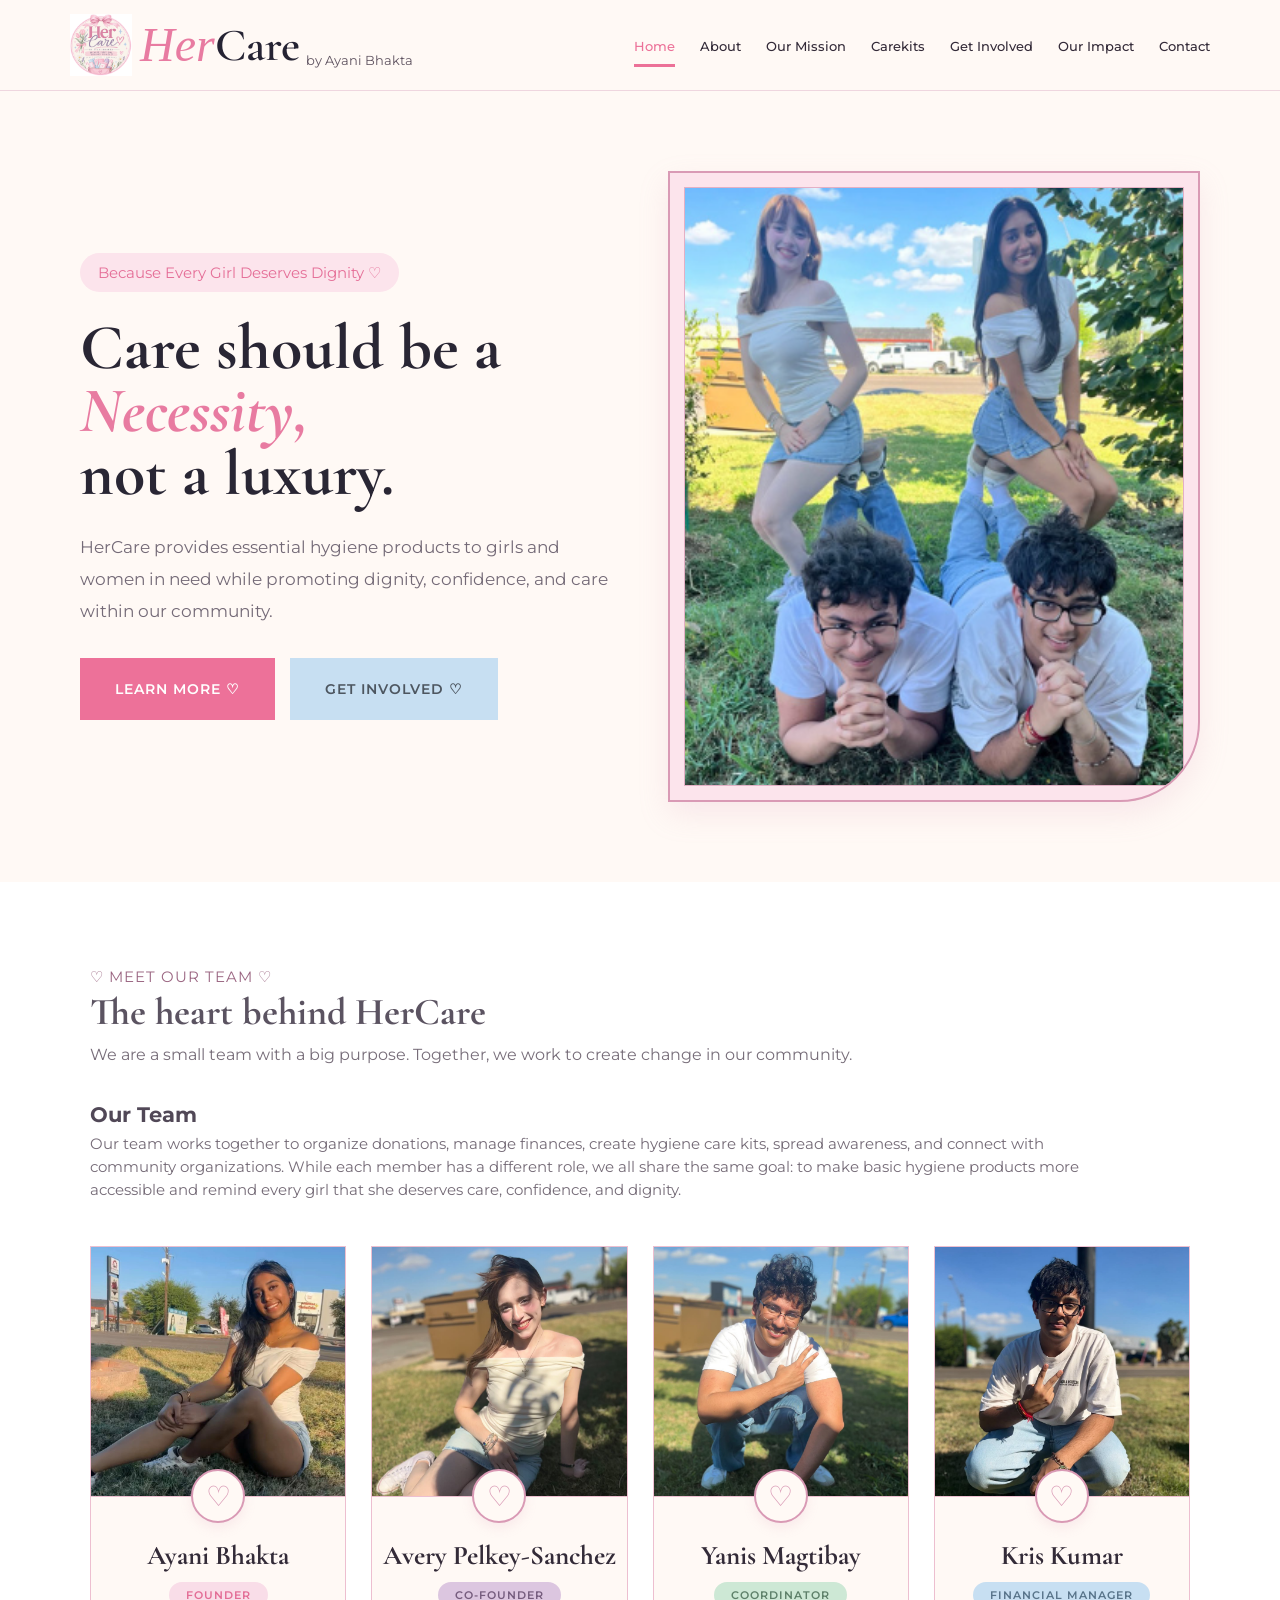
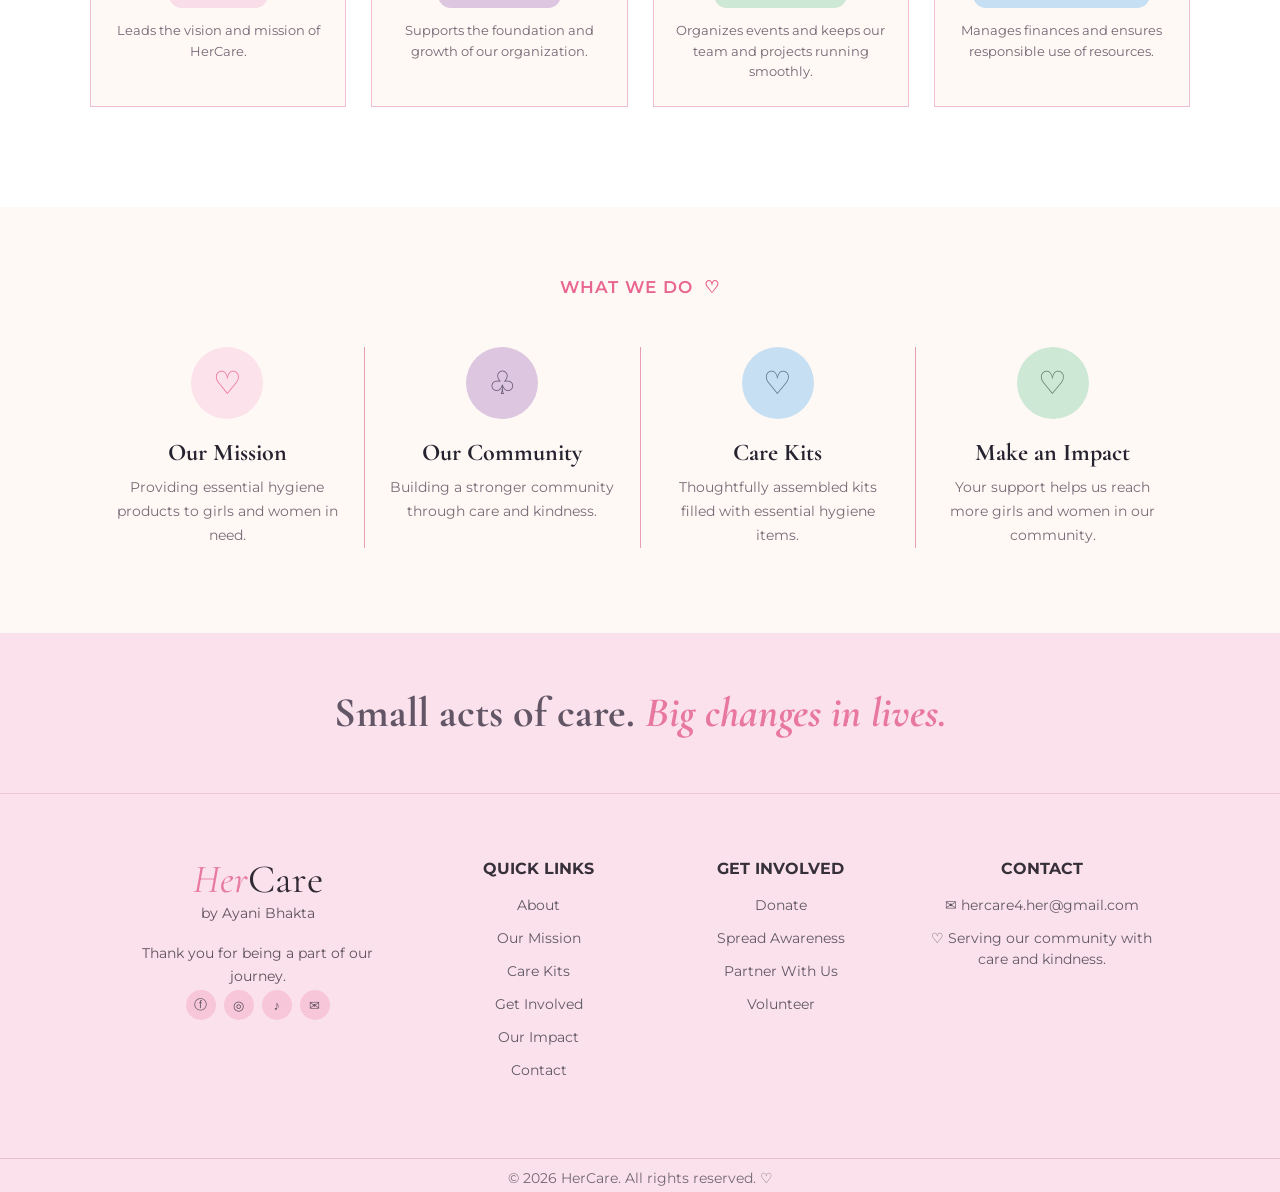
==== commit df533670: "Update index.html" ====
--- a/index.html
+++ b/index.html
@@ -469,7 +469,7 @@
     <div class="copyright">
 
         © <span id="year"></span>
-       © 2026 HerCare. All rights reserved. ♡
+        2026 HerCare. All rights reserved. ♡
 
     </div>
 
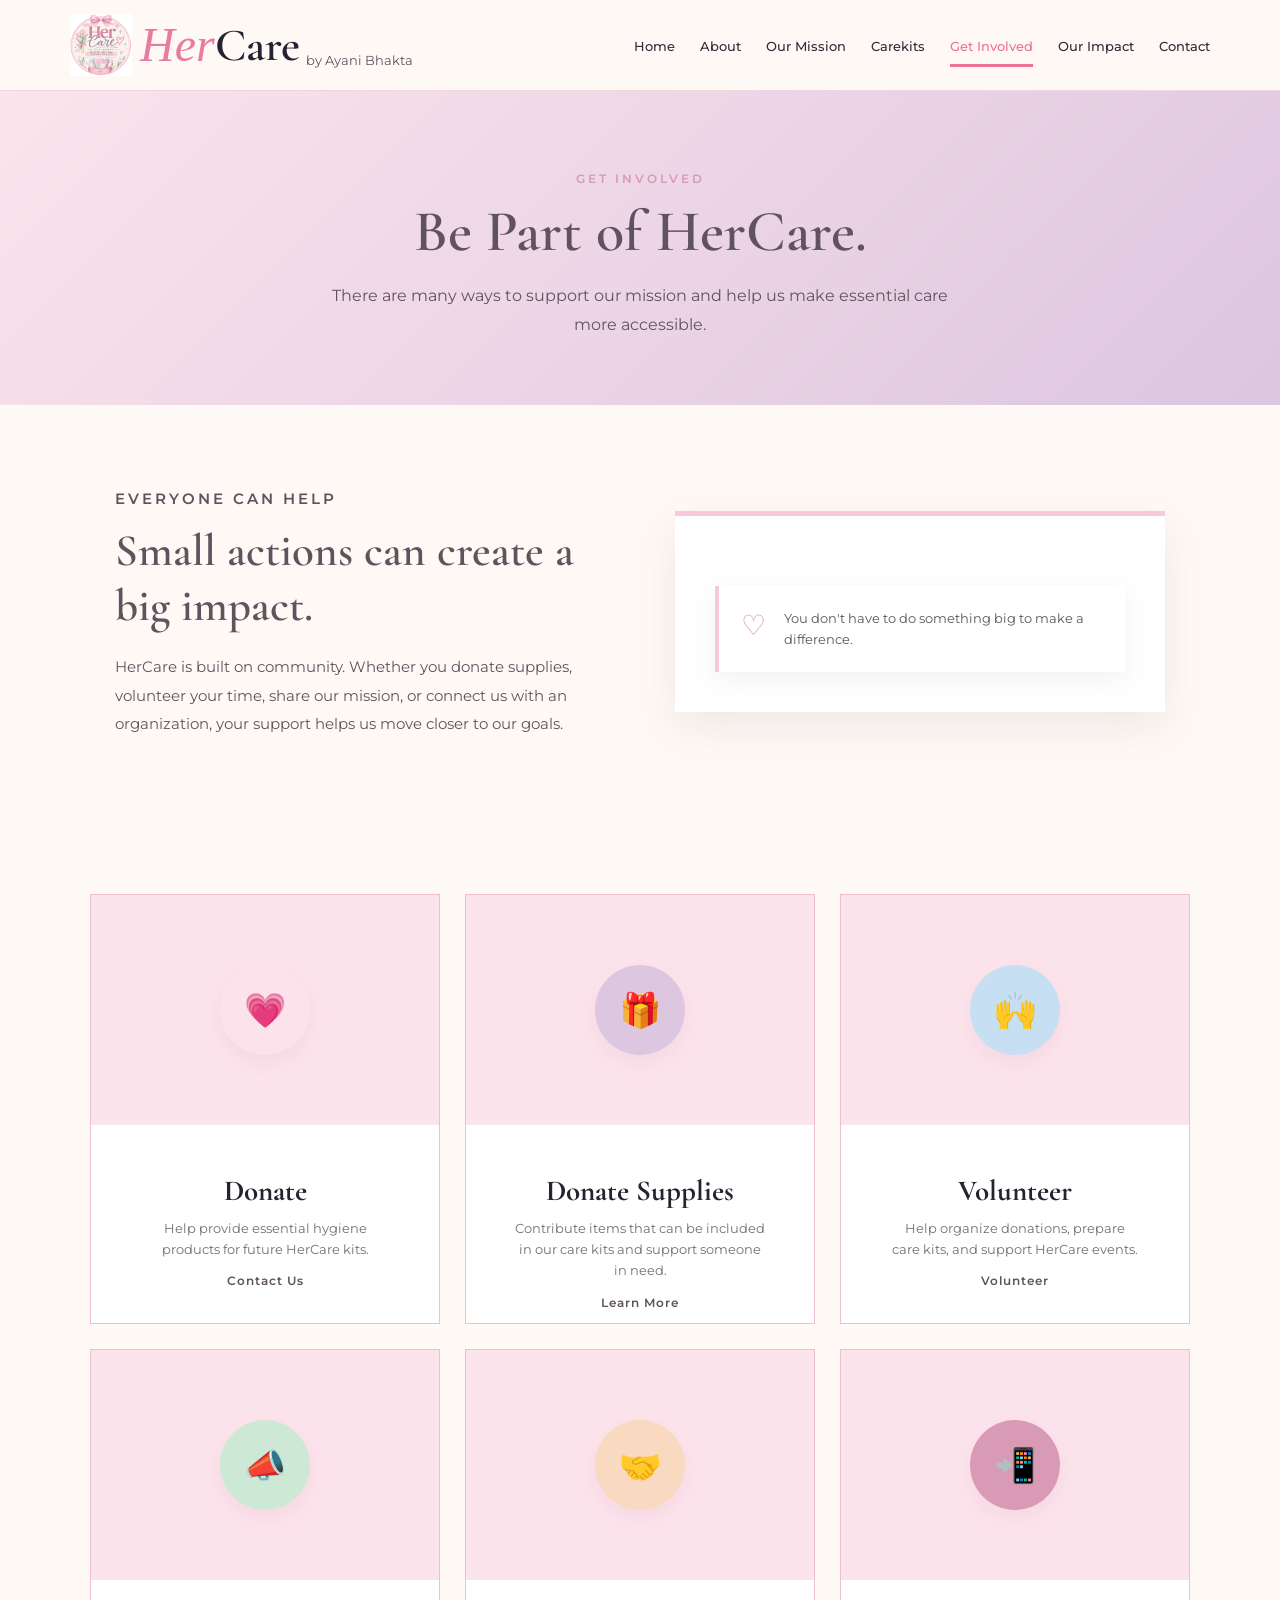
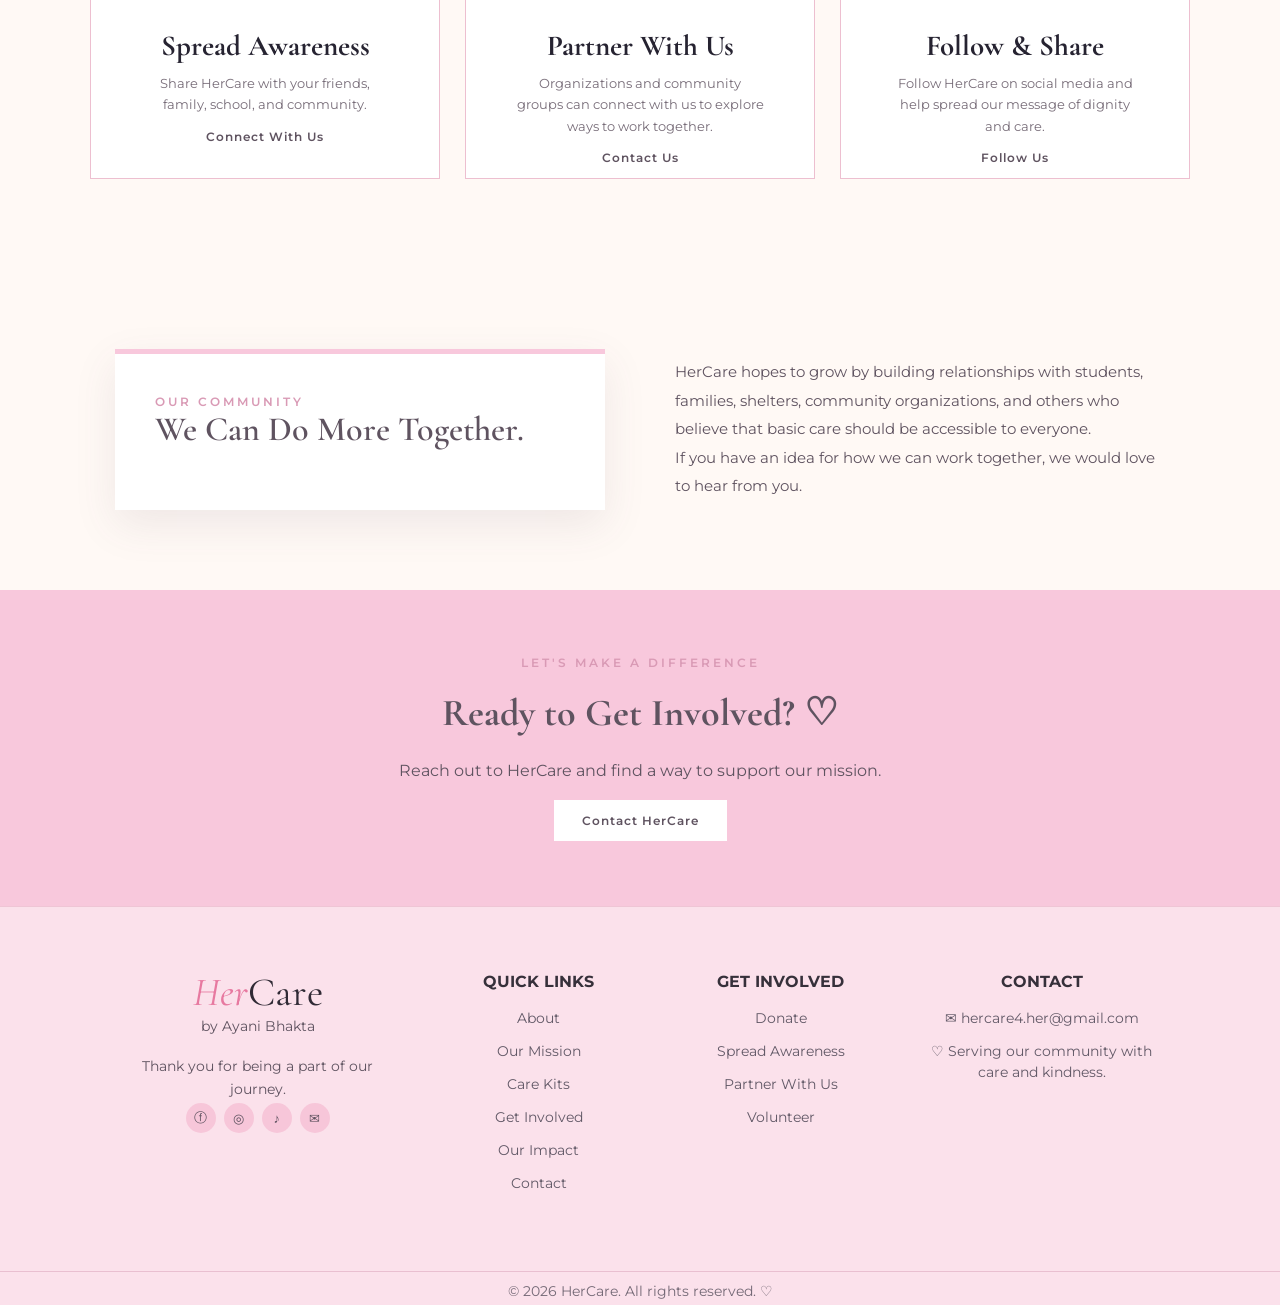
==== commit d1608b44: "Update index.html" ====
--- a/index.html
+++ b/index.html
@@ -1,480 +1,407 @@
 <!DOCTYPE html>
+
 <html lang="en">
 
 <head>
     <meta charset="UTF-8">
     <meta name="viewport" content="width=device-width, initial-scale=1.0">
 
-    <title>HerCare | By Ayani Bhakta</title>
-
-    <link rel="preconnect" href="https://fonts.googleapis.com">
-    <link rel="preconnect" href="https://fonts.gstatic.com" crossorigin>
-
-    <link href="https://fonts.googleapis.com/css2?family=Cormorant+Garamond:wght@500;600;700&family=Montserrat:wght@300;400;500;600;700&family=Playfair+Display:ital,wght@0,500;0,600;0,700;1,500&display=swap" rel="stylesheet">
-
-    <link rel="stylesheet" href="style.css">
+<title>Get Involved | HerCare</title>
+
+<link rel="preconnect" href="https://fonts.googleapis.com">
+<link rel="preconnect" href="https://fonts.gstatic.com" crossorigin>
+
+<link href="https://fonts.googleapis.com/css2?family=Cormorant+Garamond:wght@400;500;600;700&family=Montserrat:wght@400;500;600;700&family=Playfair+Display:wght@400;500;600&display=swap"
+    rel="stylesheet">
+
+<link rel="stylesheet" href="style.css">
+
 </head>
 
 <body>
 
-<header class="navbar">
-
+<header>
     <div class="nav-container">
 
-        <a href="index.html" class="logo">
-
-            <img
-                src="images/logo.png"
-                alt="HerCare Logo"
-                class="logo-image"
-            >
-
-            <span class="logo-her">Her</span>
-            <span class="logo-care">Care</span>
-            <span class="logo-by">by Ayani Bhakta</span>
-
+    <a href="index.html" class="logo">
+        <img src="images/logo.png" alt="HerCare Logo" class="logo-image">
+        <span class="logo-her">Her</span>
+        <span class="logo-care">Care</span>
+        <span class="logo-by">by Ayani Bhakta</span>
+    </a>
+
+    <button class="menu-button" aria-label="Open menu">☰</button>
+
+    <nav>
+        <ul class="nav-links">
+            <li><a href="index.html">Home</a></li>
+            <li><a href="about.html">About</a></li>
+            <li><a href="mission.html">Our Mission</a></li>
+            <li><a href="care-kits.html">Carekits</a></li>
+            <li><a href="get-involved.html" class="active">Get Involved</a></li>
+            <li><a href="impact.html">Our Impact</a></li>
+            <li><a href="contact.html">Contact</a></li>
+        </ul>
+    </nav>
+
+</div>
+
+</header>
+
+<main class="about-page">
+
+<section class="page-hero contact-hero">
+
+    <div class="page-hero-content">
+
+        <p class="section-label">GET INVOLVED</p>
+
+        <h1>Be Part of HerCare.</h1>
+
+        <p>
+            There are many ways to support our mission and help us
+            make essential care more accessible.
+        </p>
+
+    </div>
+
+</section>
+
+
+<section class="contact-section">
+
+    <div class="contact-layout">
+
+        <div class="contact-intro">
+
+            <p class="section-label">EVERYONE CAN HELP</p>
+
+            <h2>Small actions can create a big impact.</h2>
+
+            <p>
+                HerCare is built on community. Whether you donate
+                supplies, volunteer your time, share our mission, or
+                connect us with an organization, your support helps
+                us move closer to our goals.
+            </p>
+
+        </div>
+
+        <div class="contact-card">
+
+            <div class="contact-note">
+
+                <span>♡</span>
+
+                <p>
+                    You don't have to do something big to make a
+                    difference.
+                </p>
+
+            </div>
+
+        </div>
+
+    </div>
+
+</section>
+
+
+<!-- WAYS TO HELP -->
+
+<section class="inner-card-section get-involved-section">
+
+    <div class="inner-card-grid three-card-grid">
+
+        <div class="large-inner-card">
+
+            <div class="large-card-top">
+                <div class="large-card-heart pink-care">💗</div>
+            </div>
+
+            <h3>Donate</h3>
+
+            <p>
+                Help provide essential hygiene products for future
+                HerCare kits.
+            </p>
+
+            <a href="mailto:hercare4.her@gmail.com"
+               class="button primary-button card-button">
+                Contact Us
+            </a>
+
+        </div>
+
+
+        <div class="large-inner-card">
+
+            <div class="large-card-top">
+                <div class="large-card-heart lavender-care">🎁</div>
+            </div>
+
+            <h3>Donate Supplies</h3>
+
+            <p>
+                Contribute items that can be included in our care
+                kits and support someone in need.
+            </p>
+
+            <a href="mailto:hercare4.her@gmail.com"
+               class="button primary-button card-button">
+                Learn More
+            </a>
+
+        </div>
+
+
+        <div class="large-inner-card">
+
+            <div class="large-card-top">
+                <div class="large-card-heart blue-care">🙌</div>
+            </div>
+
+            <h3>Volunteer</h3>
+
+            <p>
+                Help organize donations, prepare care kits, and
+                support HerCare events.
+            </p>
+
+            <a href="mailto:hercare4.her@gmail.com"
+               class="button primary-button card-button">
+                Volunteer
+            </a>
+
+        </div>
+
+
+        <div class="large-inner-card">
+
+            <div class="large-card-top">
+                <div class="large-card-heart mint-care">📣</div>
+            </div>
+
+            <h3>Spread Awareness</h3>
+
+            <p>
+                Share HerCare with your friends, family, school,
+                and community.
+            </p>
+
+            <a href="contact.html"
+               class="button primary-button card-button">
+                Connect With Us
+            </a>
+
+        </div>
+
+
+        <div class="large-inner-card">
+
+            <div class="large-card-top">
+                <div class="large-card-heart peach-care">🤝</div>
+            </div>
+
+            <h3>Partner With Us</h3>
+
+            <p>
+                Organizations and community groups can connect with
+                us to explore ways to work together.
+            </p>
+
+            <a href="mailto:hercare4.her@gmail.com"
+               class="button primary-button card-button">
+                Contact Us
+            </a>
+
+        </div>
+
+
+        <div class="large-inner-card">
+
+            <div class="large-card-top">
+                <div class="large-card-heart rose-care">📲</div>
+            </div>
+
+            <h3>Follow &amp; Share</h3>
+
+            <p>
+                Follow HerCare on social media and help spread our
+                message of dignity and care.
+            </p>
+
+            <a href="contact.html"
+               class="button primary-button card-button">
+                Follow Us
+            </a>
+
+        </div>
+
+    </div>
+
+</section>
+
+
+<section class="contact-section">
+
+    <div class="contact-layout">
+
+        <div class="contact-card">
+
+            <p class="section-label">OUR COMMUNITY</p>
+
+            <h2>We Can Do More Together.</h2>
+
+        </div>
+
+        <div class="contact-intro">
+
+            <p>
+                HerCare hopes to grow by building relationships
+                with students, families, shelters, community
+                organizations, and others who believe that basic
+                care should be accessible to everyone.
+            </p>
+
+            <p>
+                If you have an idea for how we can work together,
+                we would love to hear from you.
+            </p>
+
+        </div>
+
+    </div>
+
+</section>
+
+
+<section class="page-cta">
+
+    <div class="page-cta-content">
+
+        <p class="section-label">LET'S MAKE A DIFFERENCE</p>
+
+        <h2>Ready to Get Involved? ♡</h2>
+
+        <p>
+            Reach out to HerCare and find a way to support our
+            mission.
+        </p>
+
+        <a href="contact.html" class="button primary-button">
+            Contact HerCare
         </a>
 
-        <button class="menu-button" aria-label="Open menu">☰</button>
-
-        <nav>
-
-            <ul class="nav-links">
-
-                <li>
-                    <a href="index.html" class="active">Home</a>
-                </li>
-
-                <li>
-                    <a href="about.html">About</a>
-                </li>
-
-                <li>
-                    <a href="mission.html">Our Mission</a>
-                </li>
-
-                <li>
-                    <a href="care-kits.html">Carekits</a>
-                </li>
-
-                <li>
-                    <a href="get-involved.html">Get Involved</a>
-                </li>
-
-                <li>
-                    <a href="impact.html">Our Impact</a>
-                </li>
-
-                <li>
-                    <a href="contact.html">Contact</a>
-                </li>
-
-            </ul>
-
-        </nav>
-
-    </div>
-
-</header>
-
-
-<section class="hero">
-
-    <div class="hero-container">
-
-        <div class="hero-text">
-
-            <div class="slogan">
-                Because Every Girl Deserves Dignity ♡
-            </div>
-
-            <h1>
-                Care should be a
-                <span>Necessity,</span>
-                <br>
-                not a luxury.
-            </h1>
-
-            <p>
-                HerCare provides essential hygiene products
-                to girls and women in need while promoting
-                dignity, confidence, and care within our
-                community.
-            </p>
-
-            <div class="hero-buttons">
-
-                <a href="about.html" class="button pink-button">
-                    LEARN MORE ♡
-                </a>
-
-                <a href="get-involved.html" class="button blue-button">
-                    GET INVOLVED ♡
-                </a>
-
-            </div>
-
-        </div>
-
-
-        <div class="hero-image team-frame">
-
-            <div class="frame-inner">
-
-                <img
-                    src="images/team-photo.png"
-                    alt="HerCare Team"
-                    class="hero-team-photo"
-                >
-
-            </div>
-
-        </div>
-
     </div>
 
 </section>
 
-
-<section class="team-section">
-
-    <div class="team-title">
-
-        <div class="meet-team">
-            ♡ MEET OUR TEAM ♡
-        </div>
-
-        <h2>
-            The heart behind
-            <span>HerCare</span>
-        </h2>
-
-        <p class="team-intro">
-            We are a small team with a big purpose.
-            Together, we work to create change in our community.
+</main>
+
+<!-- FOOTER -->
+
+<footer>
+
+<div class="footer-container">
+
+    <div class="footer-brand">
+
+        <div class="footer-logo">
+            <span>Her</span>Care
+        </div>
+
+        <div class="footer-by">
+            by Ayani Bhakta
+        </div>
+
+        <p>
+            Thank you for being a part
+            of our journey.
         </p>
 
-    </div>
-
-
-    <div class="our-team-description">
-
-        <div class="description-heart"></div>
-
-        <h3>
-            Our Team
-        </h3>
+        <div class="social-icons">
+
+            <a
+                href="https://www.facebook.com/profile.php?id=61594185781032&sk=directory_contact_info&fb_profile_edit_entry_point=%7B%22feature%22%3A%22profile_directory%22%2C%22click_point%22%3A%22pencil_edit_directory_section%22%2C%22additional_metadata%22%3A%7B%22section_type%22%3A%22contact_info%22%7D%7D"
+                target="_blank"
+                rel="noopener noreferrer"
+                aria-label="Facebook">
+                ⓕ
+            </a>
+
+            <a
+                href="https://www.instagram.com/hercare_ayani/?utm_source=ig_web_button_share_sheet"
+                target="_blank"
+                rel="noopener noreferrer"
+                aria-label="Instagram">
+                ◎
+            </a>
+
+            <a
+                href="https://www.tiktok.com/@hercare_ayani?is_from_webapp=1&sender_device=pc"
+                target="_blank"
+                rel="noopener noreferrer"
+                aria-label="TikTok">
+                ♪
+            </a>
+
+            <a
+                href="mailto:hercare4.her@gmail.com"
+                aria-label="Email">
+                ✉
+            </a>
+
+        </div>
+
+    </div>
+
+    <div class="footer-column">
+
+        <h4>QUICK LINKS</h4>
+
+        <a href="about.html">About</a>
+        <a href="mission.html">Our Mission</a>
+        <a href="care-kits.html">Care Kits</a>
+        <a href="get-involved.html">Get Involved</a>
+        <a href="impact.html">Our Impact</a>
+        <a href="contact.html">Contact</a>
+
+    </div>
+
+    <div class="footer-column">
+
+        <h4>GET INVOLVED</h4>
+
+        <a href="get-involved.html">Donate</a>
+        <a href="get-involved.html">Spread Awareness</a>
+        <a href="get-involved.html">Partner With Us</a>
+        <a href="get-involved.html">Volunteer</a>
+
+    </div>
+
+    <div class="footer-column contact">
+
+        <h4>CONTACT</h4>
+
+        <p>✉ hercare4.her@gmail.com</p>
 
         <p>
-            Our team works together to organize donations,
-            manage finances, create hygiene care kits, spread
-            awareness, and connect with community organizations.
-            While each member has a different role, we all share
-            the same goal: to make basic hygiene products more
-            accessible and remind every girl that she deserves
-            care, confidence, and dignity.
+            ♡ Serving our community with care and kindness.
         </p>
 
     </div>
 
-
-<div class="team-container">
-
-
-    <div class="team-card">
-
-        <div class="team-photo">
-            <img src="images/ayani1.jpeg" alt="Ayani Bhakta">
-
-            <div class="team-heart">♡</div>
-        </div>
-
-        <h3>Ayani Bhakta</h3>
-
-        <div class="role founder">
-            FOUNDER
-        </div>
-
-        <p>
-            Leads the vision and mission of HerCare.
-        </p>
-
-    </div>
-
-
-    <div class="team-card">
-
-        <div class="team-photo">
-            <img src="images/avery1.png" alt="Avery Pelkey-Sanchez">
-
-            <div class="team-heart">♡</div>
-        </div>
-
-        <h3>Avery Pelkey-Sanchez</h3>
-
-        <div class="role cofounder">
-            CO-FOUNDER
-        </div>
-
-        <p>
-            Supports the foundation and growth of our organization.
-        </p>
-
-    </div>
-
-
-    <div class="team-card">
-
-        <div class="team-photo">
-            <img src="images/yanis1.png" alt="Yanis Magtibay">
-
-            <div class="team-heart">♡</div>
-        </div>
-
-        <h3>Yanis Magtibay</h3>
-
-        <div class="role coordinator">
-            COORDINATOR
-        </div>
-
-        <p>
-            Organizes events and keeps our team and projects
-            running smoothly.
-        </p>
-
-    </div>
-
-
-    <div class="team-card">
-
-        <div class="team-photo">
-            <img src="images/kris1.png" alt="Kris Kumar">
-
-            <div class="team-heart">♡</div>
-        </div>
-
-        <h3>Kris Kumar</h3>
-
-        <div class="role financial">
-            FINANCIAL MANAGER
-        </div>
-
-        <p>
-            Manages finances and ensures responsible use
-            of resources.
-        </p>
-
-    </div>
-
 </div>
 
-</section>
-
-
-<section class="what-we-do">
-
-    <div class="section-title">
-        <span>WHAT WE DO</span>
-        <span class="title-heart">♡</span>
-    </div>
-
-    <div class="what-container">
-
-        <a href="mission.html" class="what-card">
-
-            <div class="what-icon pink-icon">
-                ♡
-            </div>
-
-            <h3>Our Mission</h3>
-
-            <p>
-                Providing essential hygiene products
-                to girls and women in need.
-            </p>
-
-        </a>
-
-
-        <div class="divider"></div>
-
-
-        <a href="about.html" class="what-card">
-
-            <div class="what-icon lavender-icon">
-                ♧
-            </div>
-
-            <h3>Our Community</h3>
-
-            <p>
-                Building a stronger community through
-                care and kindness.
-            </p>
-
-        </a>
-
-
-        <div class="divider"></div>
-
-
-        <a href="care-kits.html" class="what-card">
-
-            <div class="what-icon blue-icon">
-                ♡
-            </div>
-
-            <h3>Care Kits</h3>
-
-            <p>
-                Thoughtfully assembled kits filled with
-                essential hygiene items.
-            </p>
-
-        </a>
-
-
-        <div class="divider"></div>
-
-
-        <a href="impact.html" class="what-card">
-
-            <div class="what-icon mint-icon">
-                ♡
-            </div>
-
-            <h3>Make an Impact</h3>
-
-            <p>
-                Your support helps us reach more girls
-                and women in our community.
-            </p>
-
-        </a>
-
-    </div>
-
-</section>
-
-
-<section class="cta">
-
-    <div class="cta-inner">
-
-        <h2>
-            Small acts of care.
-            <span>Big changes in lives.</span>
-        </h2>
-
-    </div>
-
-</section>
-
-
-<!-- FOOTER -->
-
-<footer>
-
-    <div class="footer-container">
-
-        <div class="footer-brand">
-
-            <div class="footer-logo">
-                <span>Her</span>Care
-            </div>
-
-            <div class="footer-by">
-                by Ayani Bhakta
-            </div>
-
-            <p>
-                Thank you for being a part
-                of our journey.
-            </p>
-
-            <div class="social-icons">
-
-                <a
-                    href="https://www.facebook.com/profile.php?id=61594185781032&sk=directory_contact_info&fb_profile_edit_entry_point=%7B%22feature%22%3A%22profile_directory%22%2C%22click_point%22%3A%22pencil_edit_directory_section%22%2C%22additional_metadata%22%3A%7B%22section_type%22%3A%22contact_info%22%7D%7D"
-                    target="_blank"
-                    rel="noopener noreferrer"
-                    aria-label="Facebook">
-                    ⓕ
-                </a>
-
-                <a
-                    href="https://www.instagram.com/hercare_ayani/?utm_source=ig_web_button_share_sheet"
-                    target="_blank"
-                    rel="noopener noreferrer"
-                    aria-label="Instagram">
-                    ◎
-                </a>
-
-                <a
-                    href="https://www.tiktok.com/@hercare_ayani?is_from_webapp=1&sender_device=pc"
-                    target="_blank"
-                    rel="noopener noreferrer"
-                    aria-label="TikTok">
-                    ♪
-                </a>
-
-                <a
-                    href="mailto:hercare4.her@gmail.com"
-                    aria-label="Email">
-                    ✉
-                </a>
-
-            </div>
-
-        </div>
-
-        <div class="footer-column">
-
-            <h4>QUICK LINKS</h4>
-
-            <a href="about.html">About</a>
-            <a href="mission.html">Our Mission</a>
-            <a href="care-kits.html">Care Kits</a>
-            <a href="get-involved.html">Get Involved</a>
-            <a href="impact.html">Our Impact</a>
-            <a href="contact.html">Contact</a>
-
-        </div>
-
-        <div class="footer-column">
-
-            <h4>GET INVOLVED</h4>
-
-            <a href="get-involved.html">Donate</a>
-            <a href="get-involved.html">Spread Awareness</a>
-            <a href="get-involved.html">Partner With Us</a>
-            <a href="get-involved.html">Volunteer</a>
-
-        </div>
-
-        <div class="footer-column contact">
-
-            <h4>CONTACT</h4>
-
-            <p>✉ hercare4.her@gmail.com</p>
-
-            <p>
-                ♡ Serving our community with care and kindness.
-            </p>
-
-        </div>
-
-    </div>
-
-    <div class="copyright">
-
-        © <span id="year"></span>
-        2026 HerCare. All rights reserved. ♡
-
-    </div>
+<div class="copyright">
+
+    © <span id="year"></span>
+    2026 HerCare. All rights reserved. ♡
+
+</div>
 
 </footer>
-
 
 <script src="script.js"></script>
 
--- a/style.css
+++ b/style.css
@@ -1,1960 +1,2064 @@
-/* ========================================================= 
-   HER CARE — STYLE.CSS 
-========================================================= */ 
- 
-:root { 
-    --pink: #F8C8DC; 
-    --blush: #FCE4EC; 
-    --lavender: #DCC6E0; 
-    --blue: #C7DFF2; 
-    --mint: #CDE8D5; 
-    --peach: #FAD9C1; 
-    --cream: #FFF9F5; 
-    --rose: #D99AB5; 
-    --text: #5F5360; 
-    --dark: #302A35; 
-    --muted: #776C78; 
-    --line: #E99DB9; 
-} 
- 
-/* ========================================================= 
-   GENERAL 
-========================================================= */ 
- 
-* { 
-    box-sizing: border-box; 
-    margin: 0; 
-    padding: 0; 
-} 
- 
-html { 
-    scroll-behavior: smooth; 
-} 
- 
-body { 
-    font-family: "Montserrat", sans-serif; 
-    background: var(--cream); 
-    color: var(--text); 
-    overflow-x: hidden; 
-    min-height: 100vh; 
-    display: flex; 
-    flex-direction: column; 
-} 
- 
-main { 
-    flex: 1; 
-} 
- 
-img { 
-    max-width: 100%; 
-} 
- 
-a { 
-    text-decoration: none; 
-    color: inherit; 
-} 
- 
-/* ========================================================= 
-   NAVIGATION 
-========================================================= */ 
- 
-.navbar, 
-header { 
-    width: 100%; 
-    background: var(--cream); 
-    border-bottom: 1px solid #efd6df; 
-} 
- 
-.nav-container { 
-    width: 100%; 
-    max-width: 1200px; 
-    min-height: 90px; 
-    margin: auto; 
-    padding: 10px 30px; 
-    display: flex; 
-    align-items: center; 
-} 
- 
-.logo { 
-    display: flex; 
-    align-items: center; 
-    white-space: nowrap; 
-    flex-shrink: 0; 
-} 
- 
-.logo-image { 
-    width: 62px; 
-    height: 62px; 
-    object-fit: contain; 
-    display: block; 
-    margin-right: 8px; 
-    flex-shrink: 0; 
-} 
- 
-.logo-her { 
-    font-family: cursive; 
-    font-size: 48px; 
-    font-style: italic; 
-    color: #E87BA1; 
-    line-height: 1; 
-} 
- 
-.logo-care { 
-    font-family: "Cormorant Garamond", serif; 
-    font-size: 46px; 
-    font-weight: 600; 
-    color: #252333; 
-    line-height: 1; 
-} 
- 
-.logo-by { 
-    font-size: 13px; 
-    margin-left: 6px; 
-    color: var(--text); 
-    align-self: flex-end; 
-    margin-bottom: 8px; 
-} 
- 
-.nav-container nav { 
-    flex: 1; 
-    margin-left: 35px; 
-} 
- 
-.nav-links { 
-    display: flex; 
-    align-items: center; 
-    justify-content: flex-end; 
-    gap: 25px; 
-    list-style: none; 
-} 
- 
-.nav-links a { 
-    font-size: 13px; 
-    font-weight: 500; 
-    color: #332a38; 
-    padding: 10px 0; 
-    white-space: nowrap; 
-} 
- 
-.nav-links a:hover, 
-.nav-links a.active { 
-    color: #EC7198; 
-} 
- 
-.nav-links a.active { 
-    border-bottom: 3px solid #EC7198; 
-} 
- 
-.menu-button, 
-.menu-toggle { 
-    display: none; 
-    border: 1px solid #e7a9c2; 
-    background: var(--pink); 
-    width: 52px; 
-    height: 52px; 
-    font-size: 22px; 
-    color: #2296dc; 
-    cursor: pointer; 
-} 
- 
-/* ========================================================= 
-   HOMEPAGE HERO 
-========================================================= */ 
- 
-.hero { 
-    width: 100%; 
-    background: var(--cream); 
-} 
- 
-.hero-container { 
-    max-width: 1200px; 
-    width: 100%; 
-    margin: auto; 
-    padding: 80px 40px; 
-    display: grid; 
-    grid-template-columns: 1fr 1fr; 
-    align-items: center; 
-    gap: 55px; 
-} 
- 
-.hero-text { 
-    min-width: 0; 
-} 
- 
-.slogan { 
-    display: inline-block; 
-    background: var(--blush); 
-    color: #E56F98; 
-    padding: 10px 18px; 
-    border-radius: 30px; 
-    font-size: 15px; 
-    margin-bottom: 25px; 
-} 
- 
-.hero h1 { 
-    font-family: "Cormorant Garamond", serif; 
-    font-size: clamp(48px, 5vw, 72px); 
-    line-height: .98; 
-    color: #292634; 
-    margin-bottom: 25px; 
-} 
- 
-.hero h1 span { 
-    color: #E87BA1; 
-    font-style: italic; 
-} 
- 
-.hero-text p { 
-    max-width: 560px; 
-    font-size: 17px; 
-    line-height: 1.9; 
-    color: #746a77; 
-    margin-bottom: 30px; 
-} 
- 
-.hero-buttons { 
-    display: flex; 
-    gap: 15px; 
-    flex-wrap: wrap; 
-} 
- 
-.button { 
-    display: inline-flex; 
-    justify-content: center; 
-    align-items: center; 
-    min-height: 62px; 
-    padding: 0 35px; 
-    font-weight: 600; 
-    font-size: 14px; 
-    letter-spacing: 1px; 
-} 
- 
-.pink-button { 
-    background: #ED7199; 
-    color: white; 
-} 
- 
-.blue-button { 
-    background: var(--blue); 
-    color: #4d5660; 
-} 
- 
-/* ========================================================= 
-   HERO TEAM FRAME 
-========================================================= */ 
- 
-.hero-image { 
-    width: 100%; 
-    overflow: hidden; 
-    border-radius: 0 0 80px 0; 
-} 
- 
-.team-frame { 
-    border: 2px solid var(--rose); 
-    background: var(--blush); 
-    padding: 14px; 
-    box-shadow: 0 12px 30px rgba(217,154,181,.18); 
-} 
- 
-.frame-inner { 
-    width: 100%; 
-    border: 1px solid rgba(217,154,181,.7); 
-    overflow: hidden; 
-    display: block; 
-} 
- 
-.hero-team-photo { 
-    width: 100%; 
-    height: auto; 
-    display: block; 
-} 
- 
-/* ========================================================= 
-   TEAM 
-========================================================= */ 
- 
-.team-section { 
-    background: white; 
-    width: 100%; 
-    padding: 85px 30px 100px; 
-} 
- 
-.team-title, 
-.our-team-description { 
-    max-width: 1100px; 
-    margin-left: auto; 
-    margin-right: auto; 
-    text-align: left; 
-} 
- 
-.team-title { 
-    margin-bottom: 35px; 
-} 
- 
-.meet-team { 
-    color: #9b6682; 
-    font-size: 15px; 
-    letter-spacing: 1px; 
-    margin-bottom: 5px; 
-} 
- 
-.team-title h2 { 
-    font-family: "Cormorant Garamond", serif; 
-    font-size: 38px; 
-    line-height: 1.15; 
-    color: #5b5361; 
-    margin-bottom: 8px; 
-} 
- 
-.team-intro { 
-    font-size: 16px; 
-    line-height: 1.5; 
-    color: #776d79; 
-} 
- 
-.our-team-description { 
-    margin-bottom: 45px; 
-} 
- 
-.description-heart { 
-    font-size: 22px; 
-    color: #9b6682; 
-    margin-bottom: 3px; 
-} 
- 
-.our-team-description h3 { 
-    font-size: 21px; 
-    color: #514857; 
-    margin-bottom: 5px; 
-} 
- 
-.our-team-description p { 
-    max-width: 1000px; 
-    font-size: 15px; 
-    line-height: 1.55; 
-    color: #756b77; 
-} 
- 
-.team-container { 
-    width: 100%; 
-    max-width: 1100px; 
-    margin: auto; 
-    display: grid; 
-    grid-template-columns: repeat(4,1fr); 
-    gap: 25px; 
-} 
- 
-.team-card { 
-    position: relative; 
-    background: var(--cream); 
-    border: 1px solid #edbfd0; 
-    text-align: center; 
-    overflow: visible; 
-    padding-bottom: 25px; 
-    min-width: 0; 
-} 
- 
-.team-photo { 
-    position: relative; 
-    width: 100%; 
-    height: 250px; 
-    overflow: visible; 
-    background: #FFF9F5; 
-    display: block; 
-    border-bottom: 1px solid #edbfd0; 
-} 
- 
-.team-photo img { 
-    width: 100%; 
-    height: 100%; 
-    display: block; 
-    object-fit: cover; 
-    object-position: center 20%; 
-} 
- 
-.team-heart { 
-    position: absolute; 
-    left: 50%; 
-    bottom: -27px; 
-    transform: translateX(-50%); 
-    width: 54px; 
-    height: 54px; 
-    border-radius: 50%; 
-    background: var(--cream); 
-    border: 2px solid var(--rose); 
-    display: flex; 
-    align-items: center; 
-    justify-content: center; 
-    font-size: 28px; 
-    color: var(--rose); 
-    line-height: 1; 
-    z-index: 10; 
-    box-shadow: 0 5px 12px rgba(217,154,181,.16); 
-    pointer-events: none; 
-} 
- 
-.team-card h3 { 
-    font-family: "Cormorant Garamond", serif; 
-    font-size: 27px; 
-    color: #332b38; 
-    margin: 42px 10px 10px; 
-} 
- 
-.role { 
-    display: inline-block; 
-    padding: 6px 17px; 
-    border-radius: 20px; 
-    font-size: 11px; 
-    font-weight: 600; 
-    letter-spacing: 1px; 
-    margin-bottom: 12px; 
-} 
- 
-.founder { 
-    background: #F9DDE8; 
-    color: #E36D96; 
-} 
- 
-.cofounder { 
-    background: #DCC6E0; 
-    color: #755C7D; 
-} 
- 
-.coordinator { 
-    background: #CDE8D5; 
-    color: #5D8069; 
-} 
- 
-.financial { 
-    background: #C7DFF2; 
-    color: #58748A; 
-} 
- 
-.team-card p { 
-    font-size: 13px; 
-    line-height: 1.55; 
-    color: #716774; 
-    padding: 0 20px; 
-} 
- 
-/* ========================================================= 
-   HOMEPAGE WHAT WE DO 
-========================================================= */ 
- 
-.what-we-do { 
-    background: var(--cream); 
-    width: 100%; 
-    padding: 70px 30px 85px; 
-} 
- 
-.section-title { 
-    text-align: center; 
-    color: #E86691; 
-    font-weight: 600; 
-    letter-spacing: 1px; 
-    font-size: 17px; 
-    margin-bottom: 50px; 
-} 
- 
-.title-heart { 
-    margin-left: 5px; 
-} 
- 
-.what-we-do .what-container { 
-    width: 100%; 
-    max-width: 1100px; 
-    margin: auto; 
-    display: grid; 
-    grid-template-columns: 1fr 1px 1fr 1px 1fr 1px 1fr; 
-    align-items: stretch; 
-} 
- 
-.what-we-do .what-card { 
-    width: 100%; 
-    min-width: 0; 
-    text-align: center; 
-    padding: 0 25px; 
-    border: none; 
-    transition: transform .2s; 
-} 
- 
-.what-we-do .what-card:hover { 
-    transform: translateY(-4px); 
-} 
- 
-.what-icon, 
-.care-icon { 
-    width: 72px; 
-    height: 72px; 
-    margin: 0 auto 20px; 
-    border-radius: 50%; 
-    display: flex; 
-    align-items: center; 
-    justify-content: center; 
-    font-size: 32px; 
-} 
- 
-.pink-icon, 
-.pink-care { 
-    background: #FBE2EB; 
-    color: #ED7199; 
-} 
- 
-.lavender-icon, 
-.lavender-care { 
-    background: #DCC6E0; 
-    color: #665873; 
-} 
- 
-.blue-icon, 
-.blue-care { 
-    background: #C7DFF2; 
-    color: #5B778B; 
-} 
- 
-.mint-icon, 
-.mint-care { 
-    background: #CDE8D5; 
-    color: #64836D; 
-} 
- 
-.peach-care { 
-    background: #FAD9C1; 
-    color: #9B6650; 
-} 
- 
-.what-we-do .what-card h3 { 
-    margin: 18px 10px 10px; 
-    font-family: "Cormorant Garamond",serif; 
-    font-size: 24px; 
-    line-height: 1.15; 
-    color: #262331; 
-} 
- 
-.what-we-do .what-card p { 
-    margin: 0; 
-    font-size: 14px; 
-    line-height: 1.7; 
-    color: #776c78; 
-} 
- 
-.what-we-do .divider { 
-    width: 1px; 
-    height: 100%; 
-    background: var(--line); 
-    display: block; 
-} 
- 
-/* ========================================================= 
-   HOMEPAGE CTA 
-========================================================= */ 
- 
-.cta { 
-    background: #FBE1EB; 
-    padding: 55px 25px; 
-} 
- 
-.cta-inner { 
-    text-align: center; 
-    max-width: 900px; 
-    margin: auto; 
-} 
- 
-.cta h2 { 
-    font-family: "Cormorant Garamond",serif; 
-    font-size: 42px; 
-    color: #625666; 
-    line-height: 1.2; 
-} 
- 
-.cta h2 span { 
-    color: #E8789F; 
-    font-style: italic; 
-} 
- 
-/* ========================================================= 
-   CONTACT / INNER PAGES 
-========================================================= */ 
- 
-.about-page { 
-    width: 100%; 
-} 
- 
-.content-container { 
-    width: 100%; 
-    max-width: 1100px; 
-    margin: auto; 
-} 
- 
-.contact-page { 
-    min-height: calc(100vh - 150px); 
-} 
- 
-.contact-hero { 
-    text-align: center; 
-    padding: 80px 20px 65px; 
-    background: linear-gradient(135deg,var(--blush),var(--lavender)); 
-} 
- 
-.contact-hero h1 { 
-    font-family: "Cormorant Garamond",serif !important; 
-    font-size: 58px; 
-    font-weight: 600; 
-    margin: 10px 0 15px; 
-    color: var(--text); 
-} 
- 
-.contact-hero h1 span { 
-    color: var(--rose); 
-} 
- 
-.contact-hero p:last-child { 
-    max-width: 650px; 
-    margin: auto; 
-    line-height: 1.8; 
-    font-size: 16px; 
-} 
- 
-.contact-section { 
-    padding: 80px 20px; 
-    background: var(--cream); 
-} 
- 
-.contact-layout { 
-    max-width: 1050px; 
-    margin: auto; 
-    display: grid; 
-    grid-template-columns: 1fr 1fr; 
-    gap: 70px; 
-    align-items: center; 
-} 
- 
-.contact-intro h2 { 
-    font-family: "Cormorant Garamond",serif; 
-    font-size: 45px; 
-    font-weight: 600; 
-    margin: 10px 0 20px; 
-    color: var(--text); 
-} 
- 
-.contact-intro > p:not(.small-title) { 
-    line-height: 1.9; 
-    font-size: 15px; 
-    color: var(--text); 
-} 
- 
-.small-title, 
-.section-label { 
-    font-size: 12px; 
-    font-weight: 600; 
-    letter-spacing: 3px; 
-    color: var(--rose); 
-} 
- 
-.contact-note { 
-    display: flex; 
-    gap: 18px; 
-    margin-top: 30px; 
-    padding: 22px; 
-    background: white; 
-    border-left: 4px solid var(--pink); 
-    box-shadow: 0 8px 25px rgba(95,83,96,.08); 
-} 
- 
-.contact-note > span { 
-    font-size: 28px; 
-    color: var(--rose); 
-} 
- 
-.contact-note strong { 
-    font-family: "Cormorant Garamond",serif; 
-    font-size: 22px; 
-} 
- 
-.contact-note p { 
-    margin: 0 !important; 
-    font-size: 13px; 
-    line-height: 1.6; 
-} 
- 
-.contact-card { 
-    background: white; 
-    padding: 40px; 
-    box-shadow: 0 15px 40px rgba(95,83,96,.10); 
-    border-top: 5px solid var(--pink); 
-} 
- 
-.contact-card h2, 
-.contact-card h3 { 
-    font-family: "Cormorant Garamond",serif !important; 
-    color: var(--text); 
-} 
- 
-.contact-card h2 { 
-    font-size: 34px; 
-    font-weight: 600; 
-    margin: 0 0 20px; 
-} 
- 
-.contact-card h3 { 
-    font-size: 34px; 
-    margin: 0 0 5px; 
-} 
- 
-.contact-card-text { 
-    font-size: 14px; 
-    margin-bottom: 25px; 
-    color: #766c77; 
-} 
- 
-.contact-socials { 
-    display: flex; 
-    flex-direction: column; 
-    gap: 12px; 
-} 
- 
-.contact-social { 
-    display: flex; 
-    align-items: center; 
-    gap: 15px; 
-    padding: 16px; 
-    color: var(--text); 
-    background: var(--cream); 
-    border: 1px solid #f0e4e9; 
-    transition: .25s ease; 
-} 
- 
-.contact-social:hover { 
-    transform: translateX(5px); 
-    background: var(--blush); 
-    box-shadow: 0 5px 15px rgba(95,83,96,.08); 
-} 
- 
-.social-symbol { 
-    width: 42px; 
-    height: 42px; 
-    display: flex; 
-    align-items: center; 
-    justify-content: center; 
-    background: white; 
-    font-size: 22px; 
-    border-radius: 50%; 
-    color: var(--rose); 
-    flex-shrink: 0; 
-} 
- 
-.contact-social strong { 
-    display: block; 
-    font-size: 14px; 
-    font-weight: 600; 
-} 
- 
-.contact-social small { 
-    display: block; 
-    margin-top: 3px; 
-    font-size: 11px; 
-    color: #877b86; 
-} 
- 
-.contact-social .social-arrow { 
-    margin-left: auto; 
-    font-size: 18px; 
-    color: var(--rose); 
-} 
- 
-.page-cta { 
-    text-align: center; 
-    padding: 65px 20px; 
-    background: var(--pink); 
-} 
- 
-.page-cta h2 { 
-    font-family: "Cormorant Garamond",serif; 
-    font-size: 38px; 
-    margin: 8px 0 25px; 
-    color: var(--text); 
-} 
- 
-.page-cta p { 
-    margin-bottom: 20px; 
-} 
- 
-.primary-button { 
-    display: inline-flex; 
-    align-items: center; 
-    justify-content: center; 
-    padding: 13px 28px; 
-    min-height: auto; 
-    background: white; 
-    color: var(--text); 
-    font-size: 12px; 
-    font-weight: 600; 
-    letter-spacing: 1px; 
-    transition: .25s ease; 
-} 
- 
-.primary-button:hover { 
-    transform: translateY(-3px); 
-    box-shadow: 0 8px 20px rgba(95,83,96,.15); 
-} 
- 
-/* ========================================================= 
-   DONATIONS & COMMUNITY SERVICE 
-========================================================= */ 
- 
-.donation-hours { 
-    width: min(100%, 1100px); 
-    margin: 0 auto; 
-    padding: 35px 30px 10px; 
-    text-align: center; 
-} 
- 
-.donation-hours .section-label { 
-    margin-bottom: 6px; 
-    color: #E86691; 
-    font-size: 16px; 
-    font-weight: 600; 
-    letter-spacing: 1px; 
-} 
- 
-.donation-hours h2 { 
-    font-family: "Cormorant Garamond", serif; 
-    font-size: 42px; 
-    line-height: 1.1; 
-    color: var(--dark); 
-    margin-bottom: 8px; 
-} 
- 
-.donation-hours p:last-child { 
-    max-width: 900px; 
-    margin: 0 auto; 
-    font-size: 14px; 
-    line-height: 1.7; 
-    color: var(--muted); 
-} 
- 
-/* ========================================================= 
-   CARE KITS 
-========================================================= */ 
- 
-.care-kit-items { 
-    width: 100%; 
-    padding: 65px 30px 70px; 
-    background: var(--cream); 
-} 
- 
-.care-kit-heading { 
-    text-align: center; 
-    margin-bottom: 45px; 
-} 
- 
-.care-kit-heading .section-label { 
-    color: #E86691; 
-    font-size: 17px; 
-    font-weight: 600; 
-    letter-spacing: 1px; 
-} 
- 
-/* DONATION MESSAGE — ADDED */ 
-.care-kit-heading::after { 
-    content: "Donations of these items may qualify for community service hours. Please check with your school or organization for approval."; 
-    display: block; 
-    max-width: 700px; 
-    margin: 14px auto 0; 
-    padding: 10px 20px; 
-    color: #776C78; 
-    font-size: 12px; 
-    line-height: 1.6; 
-} 
- 
-/* CARE KIT GRID */ 
- 
-.care-items-grid { 
-    width: 100%; 
-    max-width: 1100px; 
-    margin: 0 auto; 
-    display: grid; 
-    grid-template-columns: repeat(5,1fr); 
-    column-gap: 0; 
-    row-gap: 50px; 
-} 
- 
-.care-item { 
-    position: relative; 
-    text-align: center; 
-    min-width: 0; 
-    padding: 0 20px; 
-} 
- 
-.care-item:not(:nth-child(5n)) { 
-    border-right: 1px solid var(--line); 
-} 
- 
-.care-line { 
-    width: 100%; 
-    max-width: 190px; 
-    height: 1px; 
-    background: var(--line); 
-    margin: 0 auto 20px; 
-} 
- 
-.care-item h3, 
-.provided-item h3 { 
-    font: 600 27px/1.15 "Cormorant Garamond",serif; 
-    color: #262331; 
-    margin-bottom: 10px; 
-} 
- 
-.care-item p, 
-.provided-item p { 
-    max-width: 200px; 
-    margin: 0 auto; 
-    font-size: 13px; 
-    line-height: 1.65; 
-    color: #776C78; 
-} 
- 
-.featured-care { 
-    background: #FCEEF3; 
-    padding-top: 15px; 
-    padding-bottom: 25px; 
-    border-radius: 12px; 
-} 
- 
-.featured-care .care-icon { 
-    margin-top: 0; 
-} 
- 
-/* ========================================================= 
-   PROVIDED BY US 
-========================================================= */ 
- 
-.provided-care { 
-    width: 100%; 
-    padding: 0 30px 35px; 
-    background: var(--cream); 
-} 
- 
-.provided-content { 
-    width: 100%; 
-    max-width: 1180px; 
-    margin: auto; 
-    padding: 28px 38px; 
-    background: #FCEEF3; 
-    border-radius: 12px; 
-    display: flex; 
-    align-items: center; 
-    justify-content: space-between; 
-} 
- 
-.provided-content .section-label { 
-    margin-bottom: 5px; 
-    color: #E86691; 
-    font-size: 16px; 
-    font-weight: 600; 
-    letter-spacing: 1px; 
-} 
- 
-.provided-content h2 { 
-    font-family: "Cormorant Garamond",serif; 
-    font-size: 40px; 
-    line-height: 1.1; 
-    color: var(--dark); 
-    margin-bottom: 8px; 
-} 
- 
-.provided-content > div:first-child > p:last-child { 
-    font-size: 14px; 
-    line-height: 1.6; 
-    color: #776C78; 
-} 
- 
-.provided-heart { 
-    font-family: "Cormorant Garamond",serif; 
-    font-size: 85px; 
-    line-height: 1; 
-    color: #ED7199; 
-    padding-right: 25px; 
-} 
- 
-.provided-items { 
-    width: 90%; 
-    max-width: 1100px; 
-    margin: auto; 
-    padding: 35px 0 80px; 
-    display: grid; 
-    grid-template-columns: repeat(3,1fr); 
-} 
- 
-.provided-item { 
-    text-align: center; 
-    padding: 0 30px; 
-} 
- 
-.provided-item:not(:last-child) { 
-    border-right: 1px solid var(--line); 
-} 
- 
-/* ========================================================= 
-   INNER PAGE CARDS 
-========================================================= */ 
- 
-.inner-card-section { 
-    padding: 75px 0 90px; 
-    background: var(--cream); 
-} 
- 
-.inner-section-heading { 
-    width: 90%; 
-    max-width: 1050px; 
-    margin: 0 auto 45px; 
-    text-align: center; 
-} 
- 
-.inner-section-heading h2 { 
-    font-family: "Cormorant Garamond",serif; 
-    font-size: 40px; 
-    color: var(--text); 
-    margin-bottom: 10px; 
-} 
- 
-.inner-section-heading > p:last-child { 
-    font-size: 14px; 
-    line-height: 1.7; 
-    color: var(--muted); 
-} 
- 
-.inner-card-grid, 
-.care-kits-grid, 
-.four-card-grid, 
-.three-card-grid { 
-    width: 90%; 
-    max-width: 1100px; 
-    margin: auto; 
-    display: grid; 
-    grid-template-columns: repeat(3,1fr); 
-    gap: 25px; 
-} 
- 
-.four-card-grid { 
-    grid-template-columns: repeat(4,1fr); 
-} 
- 
-.inner-card { 
-    min-height: 245px; 
-    padding: 35px 25px; 
-    background: white; 
-    border: 1px solid #edbfd0; 
-    text-align: center; 
-} 
- 
-.large-inner-card { 
-    min-height: 410px; 
-    background: white; 
-    border: 1px solid #edbfd0; 
-    text-align: center; 
-    overflow: hidden; 
-} 
- 
-.large-card-top { 
-    height: 230px; 
-    background: var(--blush); 
-} 
- 
-.large-inner-card h3 { 
-    font-family: "Cormorant Garamond",serif; 
-    font-size: 29px; 
-    margin: 48px 15px 10px; 
-    color: #262331; 
-} 
- 
-.large-inner-card p { 
-    max-width: 250px; 
-    margin: auto; 
-    font-size: 13px; 
-    line-height: 1.65; 
-    color: var(--muted); 
-} 
- 
-/* ========================================================= 
-   FOOTER 
-========================================================= */ 
- 
-footer { 
-    width: 100%; 
-    background: #FBE1EB; 
-    border-top: 1px solid #efc5d5; 
-    margin-top: auto; 
-    text-align: center; 
-} 
- 
-.footer-container { 
-    max-width: 1100px; 
-    margin: auto; 
-    padding: 65px 30px; 
-    display: grid; 
-    grid-template-columns: 1.4fr 1fr 1fr 1.2fr; 
-    gap: 45px; 
-} 
- 
-.footer-content { 
-    width: 100%; 
-    max-width: 1100px; 
-    margin: auto; 
-    padding: 25px 20px 12px; 
-    display: flex; 
-    flex-direction: column; 
-    justify-content: center; 
-    align-items: center; 
-    gap: 6px; 
-    text-align: center; 
-} 
- 
-.footer-content h3 { 
-    font-family: "Cormorant Garamond",serif; 
-    font-size: 27px; 
-    font-weight: 600; 
-    color: #302a35; 
-    margin: 0; 
-} 
- 
-.footer-content > p { 
-    margin: 0; 
-    font-size: 10px; 
-    color: #625967; 
-} 
- 
-.footer-content .social-icons, 
-.social-icons { 
-    display: flex; 
-    justify-content: center; 
-    align-items: center; 
-    gap: 8px; 
-    margin-top: 3px; 
-} 
- 
-.footer-content .social-icons a, 
-.social-icons a { 
-    width: 30px; 
-    height: 30px; 
-    background: #F7C6D9; 
-    border-radius: 50%; 
-    display: flex; 
-    align-items: center; 
-    justify-content: center; 
-    font-size: 13px; 
-    transition: .25s ease; 
-} 
- 
-.footer-content .social-icons a:hover, 
-.social-icons a:hover { 
-    transform: translateY(-3px); 
-    background: #EBA9C4; 
-} 
- 
-.footer-content .copyright, 
-.copyright { 
-    position: relative; 
-    width: 100%; 
-    border-top: 1px solid #e9bfd0; 
-    padding: 10px 5px 5px; 
-    margin-top: 12px; 
-    text-align: center; 
-    font-size: 14px; 
-    color: #746976; 
-    background: transparent; 
-    transform: none; 
-    left: auto; 
-    top: auto; 
-} 
- 
-.footer-logo { 
-    font-family: "Cormorant Garamond",serif; 
-    font-size: 40px; 
-    color: #302a35; 
-    line-height: 1; 
-} 
- 
-.footer-logo span { 
-    color: #E779A0; 
-    font-style: italic; 
-} 
- 
-.footer-by { 
-    margin-top: 5px; 
-    font-size: 14px; 
-} 
- 
-.footer-brand p { 
-    margin-top: 20px; 
-    line-height: 1.6; 
-    font-size: 14px; 
-} 
- 
-.footer-column { 
-    display: flex; 
-    flex-direction: column; 
-    gap: 12px; 
-} 
- 
-.footer-column h4 { 
-    color: #36303A; 
-    font-size: 16px; 
-    margin-bottom: 5px; 
-} 
- 
-.footer-column a, 
-.footer-column p { 
-    font-size: 14px; 
-    line-height: 1.5; 
-    color: #625967; 
-} 
- 
-.footer-column a:hover { 
-    color: #E66F98; 
-} 
- 
-/* ========================================================= 
-   TABLET 
-========================================================= */ 
- 
-@media (max-width: 900px) { 
- 
-    .what-we-do .what-container { 
-        grid-template-columns: 1fr 1fr; 
-    } 
- 
-    .what-we-do .what-card { 
-        padding: 25px 15px 35px; 
-    } 
- 
-    .what-we-do .divider { 
-        display: none; 
-    } 
- 
-    .care-items-grid { 
-        grid-template-columns: repeat(2,1fr); 
-        row-gap: 40px; 
-    } 
- 
-    .care-item { 
-        border-right: none !important; 
-    } 
- 
-    .care-item:nth-child(odd) { 
-        border-right: 1px solid var(--line) !important; 
-    } 
- 
-    .provided-content h2 { 
-        font-size: 34px; 
-    } 
- 
-    .inner-card-grid, 
-    .care-kits-grid, 
-    .four-card-grid, 
-    .three-card-grid { 
-        grid-template-columns: repeat(2,1fr); 
-    } 
-} 
- 
-/* ========================================================= 
-   MOBILE 
-========================================================= */ 
- 
-@media (max-width: 768px) { 
- 
-    .nav-container { 
-        min-height: 75px; 
-        padding: 8px 20px; 
-        justify-content: space-between; 
-    } 
- 
-    .logo { 
-        min-width: 0; 
-    } 
- 
-    .logo-image { 
-        width: 50px; 
-        height: 50px; 
-        margin-right: 6px; 
-    } 
- 
-    .logo-her { 
-        font-size: 35px; 
-    } 
- 
-    .logo-care { 
-        font-size: 33px; 
-    } 
- 
-    .logo-by { 
-        font-size: 9px; 
-        margin-left: 4px; 
-        margin-bottom: 5px; 
-    } 
- 
-    .menu-button, 
-    .menu-toggle { 
-        display: block; 
-        flex-shrink: 0; 
-    } 
- 
-    .nav-container nav { 
-        position: absolute; 
-        top: 75px; 
-        left: 0; 
-        width: 100%; 
-        background: var(--cream); 
-        z-index: 1000; 
-        margin-left: 0; 
-    } 
- 
-    .nav-links { 
-        display: none; 
-        flex-direction: column; 
-        width: 100%; 
-        gap: 0; 
-        border-top: 1px solid #efd6df; 
-    } 
- 
-    .nav-links.active { 
-        display: flex; 
-    } 
- 
-    .nav-links li, 
-    .nav-links a { 
-        width: 100%; 
-    } 
- 
-    .nav-links a { 
-        display: block; 
-        padding: 16px 20px; 
-        border-bottom: 1px solid #f0dce3; 
-    } 
- 
-    .nav-links a.active { 
-        border-bottom: 1px solid #f0dce3; 
-    } 
- 
-    /* HERO */ 
- 
-    .hero-container { 
-        display: flex; 
-        flex-direction: column; 
-        width: 100%; 
-        padding: 55px 24px 45px; 
-        gap: 35px; 
-    } 
- 
-    .hero-text { 
-        width: 100%; 
-    } 
- 
-    .slogan { 
-        font-size: 12px; 
-        padding: 9px 14px; 
-        margin-bottom: 20px; 
-    } 
- 
-    .hero h1 { 
-        font-size: 49px; 
-        line-height: 1; 
-        margin-bottom: 20px; 
-    } 
- 
-    .hero-text p { 
-        font-size: 15px; 
-        line-height: 1.7; 
-        width: 100%; 
-        margin-bottom: 25px; 
-    } 
- 
-    .hero-buttons { 
-        width: 100%; 
-        flex-direction: column; 
-        gap: 12px; 
-    } 
- 
-    .button { 
-        width: 100%; 
-        min-height: 58px; 
-    } 
- 
-    .hero-image { 
-        width: 100%; 
-        border-radius: 0 0 55px 0; 
-    } 
- 
-    .team-frame { 
-        padding: 10px; 
-    } 
- 
-    /* TEAM */ 
- 
-    .team-section { 
-        width: 100%; 
-        padding: 55px 20px 70px; 
-    } 
- 
-    .team-title { 
-        width: 100%; 
-        margin-bottom: 28px; 
-    } 
- 
-    .team-title h2 { 
-        font-size: 25px; 
-        line-height: 1.25; 
-    } 
- 
-    .team-intro { 
-        font-size: 14px; 
-    } 
- 
-    .our-team-description { 
-        width: 100%; 
-        margin-bottom: 35px; 
-    } 
- 
-    .our-team-description p { 
-        width: 100%; 
-        font-size: 14px; 
-        line-height: 1.65; 
-    } 
- 
-    .team-container { 
-        width: 100%; 
-        grid-template-columns: 1fr; 
-        gap: 28px; 
-    } 
- 
-    .team-card { 
-        width: 100%; 
-    } 
- 
-    .team-photo { 
-        width: 100%; 
-        height: 250px; 
-        overflow: visible; 
-        background: #FFF9F5; 
-        display: flex; 
-        align-items: center; 
-        justify-content: center; 
-    } 
- 
-    .team-photo img { 
-        width: 100%; 
-        height: 100%; 
-        object-fit: contain; 
-        object-position: center center; 
-        background: #FFF9F5; 
-    } 
- 
-    .team-card h3 { 
-        font-size: 29px; 
-        margin-top: 42px; 
-    } 
- 
-    .team-card p { 
-        font-size: 14px; 
-        padding: 0 30px; 
-    } 
- 
-    .team-heart { 
-        left: 50%; 
-        bottom: -27px; 
-        transform: translateX(-50%); 
-        width: 54px; 
-        height: 54px; 
-        font-size: 28px; 
-    } 
- 
-    /* WHAT WE DO */ 
- 
-    .what-we-do { 
-        width: 100%; 
-        padding: 65px 20px 70px; 
-    } 
- 
-    .section-title { 
-        margin-bottom: 40px; 
-    } 
- 
-    .what-we-do .what-container { 
-        grid-template-columns: 1fr; 
-    } 
- 
-    .what-we-do .what-card { 
-        width: 100%; 
-        padding: 25px 15px 35px; 
-    } 
- 
-    .what-we-do .what-card h3 { 
-        font-size: 24px; 
-    } 
- 
-    .what-we-do .what-card p { 
-        font-size: 13px; 
-        line-height: 1.6; 
-    } 
- 
-    .what-we-do .divider { 
-        display: none; 
-    } 
- 
-    /* CTA */ 
- 
-    .cta { 
-        padding: 45px 20px; 
-    } 
- 
-    .cta h2 { 
-        font-size: 34px; 
-    } 
- 
-    /* CONTACT */ 
- 
-    .contact-hero { 
-        padding: 60px 20px 50px; 
-    } 
- 
-    .contact-hero h1 { 
-        font-size: 45px; 
-    } 
- 
-    .contact-hero p:last-child { 
-        font-size: 14px; 
-        line-height: 1.7; 
-    } 
- 
-    .contact-layout { 
-        grid-template-columns: 1fr; 
-        gap: 40px; 
-    } 
- 
-    .contact-section { 
-        padding: 60px 20px; 
-    } 
- 
-    .contact-intro h2 { 
-        font-size: 38px; 
-    } 
- 
-    .contact-card { 
-        padding: 30px 22px; 
-    } 
- 
-    .contact-card h2, 
-    .contact-card h3 { 
-        font-size: 31px; 
-    } 
- 
-    .contact-social { 
-        padding: 14px; 
-    } 
- 
-    .page-cta { 
-        padding: 50px 20px; 
-    } 
- 
-    .page-cta h2 { 
-        font-size: 32px; 
-    } 
- 
-    /* FOOTER */ 
- 
-    .footer-container { 
-        width: 100%; 
-        display: flex; 
-        flex-direction: column; 
-        gap: 40px; 
-        padding: 55px 25px; 
-    } 
- 
-    .footer-brand, 
-    .footer-column { 
-        width: 100%; 
-        align-items: center; 
-    } 
- 
-    .footer-logo { 
-        font-size: 40px; 
-    } 
- 
-    .footer-content { 
-        width: 100%; 
-        max-width: 100%; 
-        padding: 25px 15px 10px; 
-        gap: 5px; 
-    } 
- 
-    .footer-content h3 { 
-        font-size: 24px; 
-    } 
- 
-    .footer-content > p { 
-        font-size: 9px; 
-    } 
- 
-    .footer-content .social-icons { 
-        gap: 7px; 
-        margin-top: 3px; 
-    } 
- 
-    .footer-content .social-icons a { 
-        width: 28px; 
-        height: 28px; 
-        font-size: 12px; 
-    } 
- 
-    .footer-content .copyright { 
-        font-size: 11px; 
-        padding: 9px 8px 0; 
-    } 
- 
-    /* CARE KITS */ 
- 
-    .care-kit-items { 
-        padding: 55px 20px 60px; 
-    } 
- 
-    .care-kit-heading { 
-        margin-bottom: 40px; 
-    } 
- 
-    .care-kit-heading::after { 
-        max-width: 500px; 
-        font-size: 11px; 
-        padding: 8px 15px; 
-    } 
- 
-    .care-items-grid { 
-        grid-template-columns: 1fr; 
-        row-gap: 35px; 
-    } 
- 
-    .care-item { 
-        padding: 0 15px 30px; 
-        border-right: none !important; 
-        border-bottom: 1px solid var(--line); 
-    } 
- 
-    .care-item:last-child { 
-        border-bottom: none; 
-    } 
- 
-    .care-item h3 { 
-        font-size: 28px; 
-    } 
- 
-    .care-item p { 
-        font-size: 13px; 
-        max-width: 250px; 
-    } 
- 
-    .featured-care { 
-        padding-top: 20px; 
-        border-radius: 12px; 
-    } 
- 
-    /* PROVIDED */ 
- 
-    .provided-care { 
-        padding: 0 20px 25px; 
-    } 
- 
-    .provided-content { 
-        padding: 25px 22px; 
-        display: block; 
-        text-align: left; 
-    } 
- 
-    .provided-content h2 { 
-        font-size: 32px; 
-    } 
- 
-    .provided-content > div:first-child > p:last-child { 
-        font-size: 13px; 
-    } 
- 
-    .provided-heart { 
-        display: none; 
-    } 
- 
-    .provided-items { 
-        width: 88%; 
-        grid-template-columns: 1fr; 
-        gap: 35px; 
-        padding-bottom: 60px; 
-    } 
- 
-    .provided-item { 
-        padding: 0 15px 30px; 
-        border-right: none !important; 
-        border-bottom: 1px solid var(--line); 
-    } 
- 
-    .provided-item:last-child { 
-        border-bottom: none; 
-    } 
- 
-    /* INNER CARDS */ 
- 
-    .inner-card-section { 
-        padding: 55px 0 70px; 
-    } 
- 
-    .inner-section-heading { 
-        width: 88%; 
-        margin-bottom: 30px; 
-    } 
- 
-    .inner-section-heading h2 { 
-        font-size: 25px; 
-    } 
- 
-    .inner-section-heading > p:last-child { 
-        font-size: 13px; 
-    } 
- 
-    .inner-card-grid, 
-    .care-kits-grid, 
-    .four-card-grid, 
-    .three-card-grid { 
-        width: 88%; 
-        grid-template-columns: 1fr; 
-        gap: 22px; 
-    } 
- 
-    .inner-card { 
-        min-height: 245px; 
-    } 
- 
-    .large-inner-card { 
-        min-height: 410px; 
-    } 
- 
-    .large-card-top { 
-        height: 230px; 
-    } 
- 
-    .large-inner-card h3 { 
-        font-size: 29px; 
-        margin-top: 48px; 
-    } 
- 
-    .large-inner-card p { 
-        font-size: 13px; 
-        max-width: 250px; 
-    } 
-} 
- 
-/* ========================================================= 
-   SMALL PHONES 
-========================================================= */ 
- 
-@media (max-width: 400px) { 
- 
-    .logo-image { 
-        width: 43px; 
-        height: 43px; 
-    } 
- 
-    .logo-her { 
-        font-size: 31px; 
-    } 
- 
-    .logo-care { 
-        font-size: 29px; 
-    } 
- 
-    .logo-by { 
-        font-size: 8px; 
-    } 
- 
-    .hero h1 { 
-        font-size: 43px; 
-    } 
- 
-    .team-photo { 
-        width: 100%; 
-        height: 250px; 
-        overflow: visible; 
-        background: #FFF9F5; 
-    } 
- 
-    .team-photo img { 
-        width: auto; 
-        height: 100%; 
-        max-width: 100%; 
-        object-fit: contain; 
-        object-position: center center; 
-        background: #FFF9F5; 
-    } 
- 
-    .team-heart { 
-        left: 50%; 
-        bottom: -27px; 
-        transform: translateX(-50%); 
-        width: 54px; 
-        height: 54px; 
-        font-size: 28px; 
-    } 
- 
-    .what-we-do .what-card { 
-        padding-left: 10px; 
-        padding-right: 10px; 
-    } 
- 
-    .what-we-do .what-card h3 { 
-        font-size: 21px; 
-    } 
- 
-    .what-we-do .what-card p { 
-        font-size: 12px; 
-    } 
- 
-    .contact-hero h1 { 
-        font-size: 40px; 
-    } 
- 
-    .contact-intro h2 { 
-        font-size: 34px; 
-    } 
- 
-    .contact-card { 
-        padding: 25px 18px; 
-    } 
- 
-    .contact-card h2, 
-    .contact-card h3 { 
-        font-size: 28px; 
-    } 
- 
-    .contact-social { 
-        padding: 13px; 
-    } 
- 
-    .social-symbol { 
-        width: 38px; 
-        height: 38px; 
-    } 
- 
-    .footer-content { 
-        padding: 20px 12px 9px; 
-        gap: 4px; 
-    } 
- 
-    .footer-content h3 { 
-        font-size: 22px; 
-    } 
- 
-    .footer-content > p { 
-        font-size: 8px; 
-    } 
- 
-    .footer-content .social-icons { 
-        gap: 6px; 
-    } 
- 
-    .footer-content .social-icons a { 
-        width: 27px; 
-        height: 27px; 
-        font-size: 11px; 
-    } 
- 
-    .footer-content .copyright { 
-        font-size: 10px; 
-        padding: 6px 6px 0; 
-    } 
- 
-    .care-kit-heading::after { 
-        font-size: 10px; 
-        line-height: 1.5; 
-        padding: 8px 10px; 
-    } 
- 
-    .inner-card-grid, 
-    .care-kits-grid, 
-    .four-card-grid, 
-    .three-card-grid { 
-        width: 92%; 
-    } 
- 
-    .large-card-top { 
-        height: 220px; 
-    } 
-} 
- 
- 
-/* ========================================================= 
-   FINAL UPDATES FROM PROJECT NOTES 
-========================================================= */ 
- 
-.get-involved .large-card-heart, 
-.large-inner-card .large-card-heart { 
-    font-family: "Montserrat", sans-serif; 
-    font-size: 34px; 
-    line-height: 1; 
-} 
- 
-.donation-hours { 
-    text-align: center; 
-} 
- 
-@media (max-width: 900px) { 
-    .provided-items { 
-        grid-template-columns: repeat(2, 1fr); 
-        row-gap: 40px; 
-    } 
- 
-    .provided-item:nth-child(odd) { 
-        border-right: 1px solid #E99DB9; 
-    } 
- 
-    .provided-item:nth-child(even) { 
-        border-right: none; 
-    } 
-} 
- 
-@media (max-width: 600px) { 
-    .donation-hours { 
-        width: 100%; 
-        padding: 35px 20px 5px; 
-    } 
- 
-    .donation-hours h2 { 
-        font-size: 34px; 
-    } 
- 
-    .donation-hours p:last-child { 
-        font-size: 13px; 
-    } 
- 
-    .provided-items { 
-        grid-template-columns: 1fr; 
-        row-gap: 35px; 
-    } 
- 
-    .provided-item:nth-child(odd), 
-    .provided-item:nth-child(even) { 
-        border-right: none; 
-        border-bottom: 1px solid #E99DB9; 
-    } 
- 
-    .provided-item:last-child { 
-        border-bottom: none; 
-    } 
-} 
- 
-@media (max-width: 400px) { 
-    .donation-hours h2 { 
-        font-size: 30px; 
-    } 
-} 
- 
- 
-@media (min-width: 901px) { 
-    .care-items-grid .care-item:nth-child(6) { 
-        grid-column: 2; 
-    } 
-}
+/* =========================================================
+   HER CARE — STYLE.CSS
+========================================================= */
+
+:root {
+    --pink: #F8C8DC;
+    --blush: #FCE4EC;
+    --lavender: #DCC6E0;
+    --blue: #C7DFF2;
+    --mint: #CDE8D5;
+    --peach: #FAD9C1;
+    --cream: #FFF9F5;
+    --rose: #D99AB5;
+    --text: #5F5360;
+    --dark: #302A35;
+    --muted: #776C78;
+    --line: #E99DB9;
+}
+
+/* =========================================================
+   GENERAL
+========================================================= */
+
+* {
+    box-sizing: border-box;
+    margin: 0;
+    padding: 0;
+}
+
+html {
+    scroll-behavior: smooth;
+}
+
+body {
+    font-family: "Montserrat", sans-serif;
+    background: var(--cream);
+    color: var(--text);
+    overflow-x: hidden;
+    min-height: 100vh;
+    display: flex;
+    flex-direction: column;
+}
+
+main {
+    flex: 1;
+}
+
+img {
+    max-width: 100%;
+}
+
+a {
+    text-decoration: none;
+    color: inherit;
+}
+
+/* =========================================================
+   NAVIGATION
+========================================================= */
+
+.navbar,
+header {
+    width: 100%;
+    background: var(--cream);
+    border-bottom: 1px solid #efd6df;
+}
+
+.nav-container {
+    width: 100%;
+    max-width: 1200px;
+    min-height: 90px;
+    margin: auto;
+    padding: 10px 30px;
+    display: flex;
+    align-items: center;
+}
+
+.logo {
+    display: flex;
+    align-items: center;
+    white-space: nowrap;
+    flex-shrink: 0;
+}
+
+.logo-image {
+    width: 62px;
+    height: 62px;
+    object-fit: contain;
+    display: block;
+    margin-right: 8px;
+    flex-shrink: 0;
+}
+
+.logo-her {
+    font-family: cursive;
+    font-size: 48px;
+    font-style: italic;
+    color: #E87BA1;
+    line-height: 1;
+}
+
+.logo-care {
+    font-family: "Cormorant Garamond", serif;
+    font-size: 46px;
+    font-weight: 600;
+    color: #252333;
+    line-height: 1;
+}
+
+.logo-by {
+    font-size: 13px;
+    margin-left: 6px;
+    color: var(--text);
+    align-self: flex-end;
+    margin-bottom: 8px;
+}
+
+.nav-container nav {
+    flex: 1;
+    margin-left: 35px;
+}
+
+.nav-links {
+    display: flex;
+    align-items: center;
+    justify-content: flex-end;
+    gap: 25px;
+    list-style: none;
+}
+
+.nav-links a {
+    font-size: 13px;
+    font-weight: 500;
+    color: #332a38;
+    padding: 10px 0;
+    white-space: nowrap;
+}
+
+.nav-links a:hover,
+.nav-links a.active {
+    color: #EC7198;
+}
+
+.nav-links a.active {
+    border-bottom: 3px solid #EC7198;
+}
+
+.menu-button,
+.menu-toggle {
+    display: none;
+    border: 1px solid #e7a9c2;
+    background: var(--pink);
+    width: 52px;
+    height: 52px;
+    font-size: 22px;
+    color: #2296dc;
+    cursor: pointer;
+}
+
+/* =========================================================
+   HOMEPAGE HERO
+========================================================= */
+
+.hero {
+    width: 100%;
+    background: var(--cream);
+}
+
+.hero-container {
+    max-width: 1200px;
+    width: 100%;
+    margin: auto;
+    padding: 80px 40px;
+    display: grid;
+    grid-template-columns: 1fr 1fr;
+    align-items: center;
+    gap: 55px;
+}
+
+.hero-text {
+    min-width: 0;
+}
+
+.slogan {
+    display: inline-block;
+    background: var(--blush);
+    color: #E56F98;
+    padding: 10px 18px;
+    border-radius: 30px;
+    font-size: 15px;
+    margin-bottom: 25px;
+}
+
+.hero h1 {
+    font-family: "Cormorant Garamond", serif;
+    font-size: clamp(48px, 5vw, 72px);
+    line-height: .98;
+    color: #292634;
+    margin-bottom: 25px;
+}
+
+.hero h1 span {
+    color: #E87BA1;
+    font-style: italic;
+}
+
+.hero-text p {
+    max-width: 560px;
+    font-size: 17px;
+    line-height: 1.9;
+    color: #746a77;
+    margin-bottom: 30px;
+}
+
+.hero-buttons {
+    display: flex;
+    gap: 15px;
+    flex-wrap: wrap;
+}
+
+.button {
+    display: inline-flex;
+    justify-content: center;
+    align-items: center;
+    min-height: 62px;
+    padding: 0 35px;
+    font-weight: 600;
+    font-size: 14px;
+    letter-spacing: 1px;
+}
+
+.pink-button {
+    background: #ED7199;
+    color: white;
+}
+
+.blue-button {
+    background: var(--blue);
+    color: #4d5660;
+}
+
+/* =========================================================
+   HERO TEAM FRAME
+========================================================= */
+
+.hero-image {
+    width: 100%;
+    overflow: hidden;
+    border-radius: 0 0 80px 0;
+}
+
+.team-frame {
+    border: 2px solid var(--rose);
+    background: var(--blush);
+    padding: 14px;
+    box-shadow: 0 12px 30px rgba(217,154,181,.18);
+}
+
+.frame-inner {
+    width: 100%;
+    border: 1px solid rgba(217,154,181,.7);
+    overflow: hidden;
+    display: block;
+}
+
+.hero-team-photo {
+    width: 100%;
+    height: auto;
+    display: block;
+}
+
+/* =========================================================
+   TEAM
+========================================================= */
+
+.team-section {
+    background: white;
+    width: 100%;
+    padding: 85px 30px 100px;
+}
+
+.team-title,
+.our-team-description {
+    max-width: 1100px;
+    margin-left: auto;
+    margin-right: auto;
+    text-align: left;
+}
+
+.team-title {
+    margin-bottom: 35px;
+}
+
+.meet-team {
+    color: #9b6682;
+    font-size: 15px;
+    letter-spacing: 1px;
+    margin-bottom: 5px;
+}
+
+.team-title h2 {
+    font-family: "Cormorant Garamond", serif;
+    font-size: 38px;
+    line-height: 1.15;
+    color: #5b5361;
+    margin-bottom: 8px;
+}
+
+.team-intro {
+    font-size: 16px;
+    line-height: 1.5;
+    color: #776d79;
+}
+
+.our-team-description {
+    margin-bottom: 45px;
+}
+
+.description-heart {
+    font-size: 22px;
+    color: #9b6682;
+    margin-bottom: 3px;
+}
+
+.our-team-description h3 {
+    font-size: 21px;
+    color: #514857;
+    margin-bottom: 5px;
+}
+
+.our-team-description p {
+    max-width: 1000px;
+    font-size: 15px;
+    line-height: 1.55;
+    color: #756b77;
+}
+
+.team-container {
+    width: 100%;
+    max-width: 1100px;
+    margin: auto;
+    display: grid;
+    grid-template-columns: repeat(4,1fr);
+    gap: 25px;
+}
+
+.team-card {
+    position: relative;
+    background: var(--cream);
+    border: 1px solid #edbfd0;
+    text-align: center;
+    overflow: visible;
+    padding-bottom: 25px;
+    min-width: 0;
+}
+
+.team-photo {
+    position: relative;
+    width: 100%;
+    height: 250px;
+    overflow: visible;
+    background: #FFF9F5;
+    display: block;
+    border-bottom: 1px solid #edbfd0;
+}
+
+.team-photo img {
+    width: 100%;
+    height: 100%;
+    display: block;
+    object-fit: cover;
+    object-position: center 20%;
+}
+
+.team-heart {
+    position: absolute;
+    left: 50%;
+    bottom: -27px;
+    transform: translateX(-50%);
+    width: 54px;
+    height: 54px;
+    border-radius: 50%;
+    background: var(--cream);
+    border: 2px solid var(--rose);
+    display: flex;
+    align-items: center;
+    justify-content: center;
+    font-size: 28px;
+    color: var(--rose);
+    line-height: 1;
+    z-index: 10;
+    box-shadow: 0 5px 12px rgba(217,154,181,.16);
+    pointer-events: none;
+}
+
+.team-card h3 {
+    font-family: "Cormorant Garamond", serif;
+    font-size: 27px;
+    color: #332b38;
+    margin: 42px 10px 10px;
+}
+
+.role {
+    display: inline-block;
+    padding: 6px 17px;
+    border-radius: 20px;
+    font-size: 11px;
+    font-weight: 600;
+    letter-spacing: 1px;
+    margin-bottom: 12px;
+}
+
+.founder {
+    background: #F9DDE8;
+    color: #E36D96;
+}
+
+.cofounder {
+    background: #DCC6E0;
+    color: #755C7D;
+}
+
+.coordinator {
+    background: #CDE8D5;
+    color: #5D8069;
+}
+
+.financial {
+    background: #C7DFF2;
+    color: #58748A;
+}
+
+.team-card p {
+    font-size: 13px;
+    line-height: 1.55;
+    color: #716774;
+    padding: 0 20px;
+}
+
+/* =========================================================
+   HOMEPAGE WHAT WE DO
+========================================================= */
+
+.what-we-do {
+    background: var(--cream);
+    width: 100%;
+    padding: 70px 30px 85px;
+}
+
+.section-title {
+    text-align: center;
+    color: #E86691;
+    font-weight: 600;
+    letter-spacing: 1px;
+    font-size: 17px;
+    margin-bottom: 50px;
+}
+
+.title-heart {
+    margin-left: 5px;
+}
+
+.what-we-do .what-container {
+    width: 100%;
+    max-width: 1100px;
+    margin: auto;
+    display: grid;
+    grid-template-columns: 1fr 1px 1fr 1px 1fr 1px 1fr;
+    align-items: stretch;
+}
+
+.what-we-do .what-card {
+    width: 100%;
+    min-width: 0;
+    text-align: center;
+    padding: 0 25px;
+    border: none;
+    transition: transform .2s;
+}
+
+.what-we-do .what-card:hover {
+    transform: translateY(-4px);
+}
+
+.what-icon,
+.care-icon {
+    width: 72px;
+    height: 72px;
+    margin: 0 auto 20px;
+    border-radius: 50%;
+    display: flex;
+    align-items: center;
+    justify-content: center;
+    font-size: 32px;
+}
+
+.pink-icon,
+.pink-care {
+    background: #FBE2EB;
+    color: #ED7199;
+}
+
+.lavender-icon,
+.lavender-care {
+    background: #DCC6E0;
+    color: #665873;
+}
+
+.blue-icon,
+.blue-care {
+    background: #C7DFF2;
+    color: #5B778B;
+}
+
+.mint-icon,
+.mint-care {
+    background: #CDE8D5;
+    color: #64836D;
+}
+
+.peach-care {
+    background: #FAD9C1;
+    color: #9B6650;
+}
+
+.rose-care {
+    background: var(--rose);
+    color: #FFFFFF;
+}
+
+.what-we-do .what-card h3 {
+    margin: 18px 10px 10px;
+    font-family: "Cormorant Garamond",serif;
+    font-size: 24px;
+    line-height: 1.15;
+    color: #262331;
+}
+
+.what-we-do .what-card p {
+    margin: 0;
+    font-size: 14px;
+    line-height: 1.7;
+    color: #776c78;
+}
+
+.what-we-do .divider {
+    width: 1px;
+    height: 100%;
+    background: var(--line);
+    display: block;
+}
+
+/* =========================================================
+   HOMEPAGE CTA
+========================================================= */
+
+.cta {
+    background: #FBE1EB;
+    padding: 55px 25px;
+}
+
+.cta-inner {
+    text-align: center;
+    max-width: 900px;
+    margin: auto;
+}
+
+.cta h2 {
+    font-family: "Cormorant Garamond",serif;
+    font-size: 42px;
+    color: #625666;
+    line-height: 1.2;
+}
+
+.cta h2 span {
+    color: #E8789F;
+    font-style: italic;
+}
+
+/* =========================================================
+   CONTACT / INNER PAGES
+========================================================= */
+
+.about-page {
+    width: 100%;
+}
+
+.content-container {
+    width: 100%;
+    max-width: 1100px;
+    margin: auto;
+}
+
+.contact-page {
+    min-height: calc(100vh - 150px);
+}
+
+.contact-hero {
+    text-align: center;
+    padding: 80px 20px 65px;
+    background: linear-gradient(135deg,var(--blush),var(--lavender));
+}
+
+.contact-hero h1 {
+    font-family: "Cormorant Garamond",serif !important;
+    font-size: 58px;
+    font-weight: 600;
+    margin: 10px 0 15px;
+    color: var(--text);
+}
+
+.contact-hero h1 span {
+    color: var(--rose);
+}
+
+.contact-hero p:last-child {
+    max-width: 650px;
+    margin: auto;
+    line-height: 1.8;
+    font-size: 16px;
+}
+
+.contact-section {
+    padding: 80px 20px;
+    background: var(--cream);
+}
+
+.contact-layout {
+    max-width: 1050px;
+    margin: auto;
+    display: grid;
+    grid-template-columns: 1fr 1fr;
+    gap: 70px;
+    align-items: center;
+}
+
+.contact-intro h2 {
+    font-family: "Cormorant Garamond",serif;
+    font-size: 45px;
+    font-weight: 600;
+    margin: 10px 0 20px;
+    color: var(--text);
+}
+
+.contact-intro > p:not(.small-title) {
+    line-height: 1.9;
+    font-size: 15px;
+    color: var(--text);
+}
+
+.small-title,
+.section-label {
+    font-size: 12px;
+    font-weight: 600;
+    letter-spacing: 3px;
+    color: var(--rose);
+}
+
+.contact-note {
+    display: flex;
+    gap: 18px;
+    margin-top: 30px;
+    padding: 22px;
+    background: white;
+    border-left: 4px solid var(--pink);
+    box-shadow: 0 8px 25px rgba(95,83,96,.08);
+}
+
+.contact-note > span {
+    font-size: 28px;
+    color: var(--rose);
+}
+
+.contact-note strong {
+    font-family: "Cormorant Garamond",serif;
+    font-size: 22px;
+}
+
+.contact-note p {
+    margin: 0 !important;
+    font-size: 13px;
+    line-height: 1.6;
+}
+
+.contact-card {
+    background: white;
+    padding: 40px;
+    box-shadow: 0 15px 40px rgba(95,83,96,.10);
+    border-top: 5px solid var(--pink);
+}
+
+.contact-card h2,
+.contact-card h3 {
+    font-family: "Cormorant Garamond",serif !important;
+    color: var(--text);
+}
+
+.contact-card h2 {
+    font-size: 34px;
+    font-weight: 600;
+    margin: 0 0 20px;
+}
+
+.contact-card h3 {
+    font-size: 34px;
+    margin: 0 0 5px;
+}
+
+.contact-card-text {
+    font-size: 14px;
+    margin-bottom: 25px;
+    color: #766c77;
+}
+
+.contact-socials {
+    display: flex;
+    flex-direction: column;
+    gap: 12px;
+}
+
+.contact-social {
+    display: flex;
+    align-items: center;
+    gap: 15px;
+    padding: 16px;
+    color: var(--text);
+    background: var(--cream);
+    border: 1px solid #f0e4e9;
+    transition: .25s ease;
+}
+
+.contact-social:hover {
+    transform: translateX(5px);
+    background: var(--blush);
+    box-shadow: 0 5px 15px rgba(95,83,96,.08);
+}
+
+.social-symbol {
+    width: 42px;
+    height: 42px;
+    display: flex;
+    align-items: center;
+    justify-content: center;
+    background: white;
+    font-size: 22px;
+    border-radius: 50%;
+    color: var(--rose);
+    flex-shrink: 0;
+}
+
+.contact-social strong {
+    display: block;
+    font-size: 14px;
+    font-weight: 600;
+}
+
+.contact-social small {
+    display: block;
+    margin-top: 3px;
+    font-size: 11px;
+    color: #877b86;
+}
+
+.contact-social .social-arrow {
+    margin-left: auto;
+    font-size: 18px;
+    color: var(--rose);
+}
+
+.page-cta {
+    text-align: center;
+    padding: 65px 20px;
+    background: var(--pink);
+}
+
+.page-cta h2 {
+    font-family: "Cormorant Garamond",serif;
+    font-size: 38px;
+    margin: 8px 0 25px;
+    color: var(--text);
+}
+
+.page-cta p {
+    margin-bottom: 20px;
+}
+
+.primary-button {
+    display: inline-flex;
+    align-items: center;
+    justify-content: center;
+    padding: 13px 28px;
+    min-height: auto;
+    background: white;
+    color: var(--text);
+    font-size: 12px;
+    font-weight: 600;
+    letter-spacing: 1px;
+    transition: .25s ease;
+}
+
+.primary-button:hover {
+    transform: translateY(-3px);
+    box-shadow: 0 8px 20px rgba(95,83,96,.15);
+}
+
+/* =========================================================
+   DONATIONS & COMMUNITY SERVICE
+========================================================= */
+
+.donation-hours {
+    width: min(100%, 1100px);
+    margin: 0 auto;
+    padding: 35px 30px 10px;
+    text-align: center;
+}
+
+.donation-hours .section-label {
+    margin-bottom: 6px;
+    color: #E86691;
+    font-size: 16px;
+    font-weight: 600;
+    letter-spacing: 1px;
+}
+
+.donation-hours h2 {
+    font-family: "Cormorant Garamond", serif;
+    font-size: 42px;
+    line-height: 1.1;
+    color: var(--dark);
+    margin-bottom: 8px;
+}
+
+.donation-hours p:last-child {
+    max-width: 900px;
+    margin: 0 auto;
+    font-size: 14px;
+    line-height: 1.7;
+    color: var(--muted);
+}
+
+/* =========================================================
+   CARE KITS
+========================================================= */
+
+.care-kit-items {
+    width: 100%;
+    padding: 65px 30px 70px;
+    background: var(--cream);
+}
+
+.care-kit-heading {
+    text-align: center;
+    margin-bottom: 45px;
+}
+
+.care-kit-heading .section-label {
+    color: #E86691;
+    font-size: 17px;
+    font-weight: 600;
+    letter-spacing: 1px;
+}
+
+/* Remove old extra donation message */
+.care-kit-heading::after {
+    content: none !important;
+    display: none !important;
+}
+
+/* =========================================================
+   CARE KIT GRID — DESKTOP
+   5 CARDS TOP / 4 CENTERED BELOW
+========================================================= */
+
+.care-items-grid {
+    width: 100%;
+    max-width: 1100px;
+    margin: 0 auto;
+    display: grid;
+    grid-template-columns: repeat(10, 1fr);
+    column-gap: 0;
+    row-gap: 50px;
+}
+
+.care-item {
+    position: relative;
+    text-align: center;
+    min-width: 0;
+    padding: 0 20px;
+    grid-column: span 2;
+}
+
+/* FIRST ROW */
+
+.care-item:nth-child(1) {
+    grid-column: 1 / span 2;
+}
+
+.care-item:nth-child(2) {
+    grid-column: 3 / span 2;
+}
+
+.care-item:nth-child(3) {
+    grid-column: 5 / span 2;
+}
+
+.care-item:nth-child(4) {
+    grid-column: 7 / span 2;
+}
+
+.care-item:nth-child(5) {
+    grid-column: 9 / span 2;
+}
+
+/* SECOND ROW — CENTERED */
+
+.care-item:nth-child(6) {
+    grid-column: 2 / span 2;
+}
+
+.care-item:nth-child(7) {
+    grid-column: 4 / span 2;
+}
+
+.care-item:nth-child(8) {
+    grid-column: 6 / span 2;
+}
+
+.care-item:nth-child(9) {
+    grid-column: 8 / span 2;
+}
+
+/* VERTICAL SEPARATORS */
+
+.care-item:nth-child(1),
+.care-item:nth-child(2),
+.care-item:nth-child(3),
+.care-item:nth-child(4),
+.care-item:nth-child(6),
+.care-item:nth-child(7),
+.care-item:nth-child(8) {
+    border-right: 1px solid var(--line);
+}
+
+.care-item:nth-child(5),
+.care-item:nth-child(9) {
+    border-right: none;
+}
+
+.care-line {
+    width: 100%;
+    max-width: 190px;
+    height: 1px;
+    background: var(--line);
+    margin: 0 auto 20px;
+}
+
+.care-item h3,
+.provided-item h3 {
+    font: 600 27px/1.15 "Cormorant Garamond",serif;
+    color: #262331;
+    margin-bottom: 10px;
+}
+
+.care-item p,
+.provided-item p {
+    max-width: 200px;
+    margin: 0 auto;
+    font-size: 13px;
+    line-height: 1.65;
+    color: #776C78;
+}
+
+/* FINAL CARE KIT CARD */
+
+.featured-care {
+    background: transparent;
+    padding-top: 0;
+    padding-bottom: 0;
+    border-radius: 0;
+    box-shadow: none;
+}
+
+.featured-care .care-icon {
+    margin-top: 0;
+}
+
+/* =========================================================
+   PROVIDED BY US
+========================================================= */
+
+.provided-care {
+    width: 100%;
+    padding: 0 30px 35px;
+    background: var(--cream);
+}
+
+.provided-content {
+    width: 100%;
+    max-width: 1180px;
+    margin: auto;
+    padding: 28px 38px;
+    background: #FCEEF3;
+    border-radius: 12px;
+    display: flex;
+    align-items: center;
+    justify-content: space-between;
+}
+
+.provided-content .section-label {
+    margin-bottom: 5px;
+    color: #E86691;
+    font-size: 16px;
+    font-weight: 600;
+    letter-spacing: 1px;
+}
+
+.provided-content h2 {
+    font-family: "Cormorant Garamond",serif;
+    font-size: 40px;
+    line-height: 1.1;
+    color: var(--dark);
+    margin-bottom: 8px;
+}
+
+.provided-content > div:first-child > p:last-child {
+    font-size: 14px;
+    line-height: 1.6;
+    color: #776C78;
+}
+
+.provided-heart {
+    font-family: "Cormorant Garamond",serif;
+    font-size: 85px;
+    line-height: 1;
+    color: #ED7199;
+    padding-right: 25px;
+}
+
+.provided-items {
+    width: 90%;
+    max-width: 1100px;
+    margin: auto;
+    padding: 35px 0 80px;
+    display: grid;
+    grid-template-columns: repeat(4,1fr);
+}
+
+.provided-item {
+    text-align: center;
+    padding: 0 30px;
+}
+
+.provided-item:not(:last-child) {
+    border-right: 1px solid var(--line);
+}
+
+/* =========================================================
+   INNER PAGE CARDS
+========================================================= */
+
+.inner-card-section {
+    padding: 75px 0 90px;
+    background: var(--cream);
+}
+
+.inner-section-heading {
+    width: 90%;
+    max-width: 1050px;
+    margin: 0 auto 45px;
+    text-align: center;
+}
+
+.inner-section-heading h2 {
+    font-family: "Cormorant Garamond",serif;
+    font-size: 40px;
+    color: var(--text);
+    margin-bottom: 10px;
+}
+
+.inner-section-heading > p:last-child {
+    font-size: 14px;
+    line-height: 1.7;
+    color: var(--muted);
+}
+
+.inner-card-grid,
+.care-kits-grid,
+.four-card-grid,
+.three-card-grid {
+    width: 90%;
+    max-width: 1100px;
+    margin: auto;
+    display: grid;
+    grid-template-columns: repeat(3,1fr);
+    gap: 25px;
+}
+
+.four-card-grid {
+    grid-template-columns: repeat(4,1fr);
+}
+
+.inner-card {
+    min-height: 245px;
+    padding: 35px 25px;
+    background: white;
+    border: 1px solid #edbfd0;
+    text-align: center;
+}
+
+.large-inner-card {
+    min-height: 410px;
+    background: white;
+    border: 1px solid #edbfd0;
+    text-align: center;
+    overflow: hidden;
+}
+
+.large-card-top {
+    height: 230px;
+    background: var(--blush);
+}
+
+.large-inner-card h3 {
+    font-family: "Cormorant Garamond",serif;
+    font-size: 29px;
+    margin: 48px 15px 10px;
+    color: #262331;
+}
+
+.large-inner-card p {
+    max-width: 250px;
+    margin: auto;
+    font-size: 13px;
+    line-height: 1.65;
+    color: var(--muted);
+}
+
+/* =========================================================
+   GET INVOLVED — CENTERED ICON BADGES
+   Turns the plain emoji into a centered, colored circle
+   badge instead of a thin strip in the top of the card.
+========================================================= */
+
+.get-involved-section .large-card-top {
+    display: flex;
+    align-items: center;
+    justify-content: center;
+}
+
+.get-involved-section .large-card-heart {
+    width: 90px;
+    height: 90px;
+    border-radius: 50%;
+    display: flex;
+    align-items: center;
+    justify-content: center;
+    font-size: 40px;
+    line-height: 1;
+    margin: 0;
+    box-shadow: 0 8px 20px rgba(217,154,181,.18);
+}
+
+/* =========================================================
+   FOOTER
+========================================================= */
+
+footer {
+    width: 100%;
+    background: #FBE1EB;
+    border-top: 1px solid #efc5d5;
+    margin-top: auto;
+    text-align: center;
+}
+
+.footer-container {
+    max-width: 1100px;
+    margin: auto;
+    padding: 65px 30px;
+    display: grid;
+    grid-template-columns: 1.4fr 1fr 1fr 1.2fr;
+    gap: 45px;
+}
+
+.footer-content {
+    width: 100%;
+    max-width: 1100px;
+    margin: auto;
+    padding: 25px 20px 12px;
+    display: flex;
+    flex-direction: column;
+    justify-content: center;
+    align-items: center;
+    gap: 6px;
+    text-align: center;
+}
+
+.footer-content h3 {
+    font-family: "Cormorant Garamond",serif;
+    font-size: 27px;
+    font-weight: 600;
+    color: #302a35;
+    margin: 0;
+}
+
+.footer-content > p {
+    margin: 0;
+    font-size: 10px;
+    color: #625967;
+}
+
+.footer-content .social-icons,
+.social-icons {
+    display: flex;
+    justify-content: center;
+    align-items: center;
+    gap: 8px;
+    margin-top: 3px;
+}
+
+.footer-content .social-icons a,
+.social-icons a {
+    width: 30px;
+    height: 30px;
+    background: #F7C6D9;
+    border-radius: 50%;
+    display: flex;
+    align-items: center;
+    justify-content: center;
+    font-size: 13px;
+    transition: .25s ease;
+}
+
+.footer-content .social-icons a:hover,
+.social-icons a:hover {
+    transform: translateY(-3px);
+    background: #EBA9C4;
+}
+
+.footer-content .copyright,
+.copyright {
+    position: relative;
+    width: 100%;
+    border-top: 1px solid #e9bfd0;
+    padding: 10px 5px 5px;
+    margin-top: 12px;
+    text-align: center;
+    font-size: 14px;
+    color: #746976;
+    background: transparent;
+    transform: none;
+    left: auto;
+    top: auto;
+}
+
+.footer-logo {
+    font-family: "Cormorant Garamond",serif;
+    font-size: 40px;
+    color: #302a35;
+    line-height: 1;
+}
+
+.footer-logo span {
+    color: #E779A0;
+    font-style: italic;
+}
+
+.footer-by {
+    margin-top: 5px;
+    font-size: 14px;
+}
+
+.footer-brand p {
+    margin-top: 20px;
+    line-height: 1.6;
+    font-size: 14px;
+}
+
+.footer-column {
+    display: flex;
+    flex-direction: column;
+    gap: 12px;
+}
+
+.footer-column h4 {
+    color: #36303A;
+    font-size: 16px;
+    margin-bottom: 5px;
+}
+
+.footer-column a,
+.footer-column p {
+    font-size: 14px;
+    line-height: 1.5;
+    color: #625967;
+}
+
+.footer-column a:hover {
+    color: #E66F98;
+}
+
+/* =========================================================
+   TABLET
+========================================================= */
+
+@media (max-width: 900px) {
+
+    .what-we-do .what-container {
+        grid-template-columns: 1fr 1fr;
+    }
+
+    .what-we-do .what-card {
+        padding: 25px 15px 35px;
+    }
+
+    .what-we-do .divider {
+        display: none;
+    }
+
+    /* CARE KITS — TABLET */
+
+    .care-items-grid {
+        grid-template-columns: repeat(2,1fr);
+        row-gap: 40px;
+    }
+
+    .care-item {
+        grid-column: auto !important;
+        padding: 0 20px;
+        border-right: none !important;
+    }
+
+    .care-item:nth-child(odd) {
+        border-right: 1px solid var(--line) !important;
+    }
+
+    .care-item:nth-child(even) {
+        border-right: none !important;
+    }
+
+    .provided-content h2 {
+        font-size: 34px;
+    }
+
+    .inner-card-grid,
+    .care-kits-grid,
+    .four-card-grid,
+    .three-card-grid {
+        grid-template-columns: repeat(2,1fr);
+    }
+}
+
+/* =========================================================
+   MOBILE
+========================================================= */
+
+@media (max-width: 768px) {
+
+    .nav-container {
+        min-height: 75px;
+        padding: 8px 20px;
+        justify-content: space-between;
+    }
+
+    .logo {
+        min-width: 0;
+    }
+
+    .logo-image {
+        width: 50px;
+        height: 50px;
+        margin-right: 6px;
+    }
+
+    .logo-her {
+        font-size: 35px;
+    }
+
+    .logo-care {
+        font-size: 33px;
+    }
+
+    .logo-by {
+        font-size: 9px;
+        margin-left: 4px;
+        margin-bottom: 5px;
+    }
+
+    .menu-button,
+    .menu-toggle {
+        display: block;
+        flex-shrink: 0;
+    }
+
+    .nav-container nav {
+        position: absolute;
+        top: 75px;
+        left: 0;
+        width: 100%;
+        background: var(--cream);
+        z-index: 1000;
+        margin-left: 0;
+    }
+
+    .nav-links {
+        display: none;
+        flex-direction: column;
+        width: 100%;
+        gap: 0;
+        border-top: 1px solid #efd6df;
+    }
+
+    .nav-links.active {
+        display: flex;
+    }
+
+    .nav-links li,
+    .nav-links a {
+        width: 100%;
+    }
+
+    .nav-links a {
+        display: block;
+        padding: 16px 20px;
+        border-bottom: 1px solid #f0dce3;
+    }
+
+    .nav-links a.active {
+        border-bottom: 1px solid #f0dce3;
+    }
+
+    /* HERO */
+
+    .hero-container {
+        display: flex;
+        flex-direction: column;
+        width: 100%;
+        padding: 55px 24px 45px;
+        gap: 35px;
+    }
+
+    .hero-text {
+        width: 100%;
+    }
+
+    .slogan {
+        font-size: 12px;
+        padding: 9px 14px;
+        margin-bottom: 20px;
+    }
+
+    .hero h1 {
+        font-size: 49px;
+        line-height: 1;
+        margin-bottom: 20px;
+    }
+
+    .hero-text p {
+        font-size: 15px;
+        line-height: 1.7;
+        width: 100%;
+        margin-bottom: 25px;
+    }
+
+    .hero-buttons {
+        width: 100%;
+        flex-direction: column;
+        gap: 12px;
+    }
+
+    .button {
+        width: 100%;
+        min-height: 58px;
+    }
+
+    .hero-image {
+        width: 100%;
+        border-radius: 0 0 55px 0;
+    }
+
+    .team-frame {
+        padding: 10px;
+    }
+
+    /* TEAM */
+
+    .team-section {
+        width: 100%;
+        padding: 55px 20px 70px;
+    }
+
+    .team-title {
+        width: 100%;
+        margin-bottom: 28px;
+    }
+
+    .team-title h2 {
+        font-size: 25px;
+        line-height: 1.25;
+    }
+
+    .team-intro {
+        font-size: 14px;
+    }
+
+    .our-team-description {
+        width: 100%;
+        margin-bottom: 35px;
+    }
+
+    .our-team-description p {
+        width: 100%;
+        font-size: 14px;
+        line-height: 1.65;
+    }
+
+    .team-container {
+        width: 100%;
+        grid-template-columns: 1fr;
+        gap: 28px;
+    }
+
+    .team-card {
+        width: 100%;
+    }
+
+    .team-photo {
+        width: 100%;
+        height: 250px;
+        overflow: visible;
+        background: #FFF9F5;
+        display: flex;
+        align-items: center;
+        justify-content: center;
+    }
+
+    .team-photo img {
+        width: 100%;
+        height: 100%;
+        object-fit: contain;
+        object-position: center center;
+        background: #FFF9F5;
+    }
+
+    .team-card h3 {
+        font-size: 29px;
+        margin-top: 42px;
+    }
+
+    .team-card p {
+        font-size: 14px;
+        padding: 0 30px;
+    }
+
+    .team-heart {
+        left: 50%;
+        bottom: -27px;
+        transform: translateX(-50%);
+        width: 54px;
+        height: 54px;
+        font-size: 28px;
+    }
+
+    /* WHAT WE DO */
+
+    .what-we-do {
+        width: 100%;
+        padding: 65px 20px 70px;
+    }
+
+    .section-title {
+        margin-bottom: 40px;
+    }
+
+    .what-we-do .what-container {
+        grid-template-columns: 1fr;
+    }
+
+    .what-we-do .what-card {
+        width: 100%;
+        padding: 25px 15px 35px;
+    }
+
+    .what-we-do .what-card h3 {
+        font-size: 24px;
+    }
+
+    .what-we-do .what-card p {
+        font-size: 13px;
+        line-height: 1.6;
+    }
+
+    .what-we-do .divider {
+        display: none;
+    }
+
+    /* CTA */
+
+    .cta {
+        padding: 45px 20px;
+    }
+
+    .cta h2 {
+        font-size: 34px;
+    }
+
+    /* CONTACT */
+
+    .contact-hero {
+        padding: 60px 20px 50px;
+    }
+
+    .contact-hero h1 {
+        font-size: 45px;
+    }
+
+    .contact-hero p:last-child {
+        font-size: 14px;
+        line-height: 1.7;
+    }
+
+    .contact-layout {
+        grid-template-columns: 1fr;
+        gap: 40px;
+    }
+
+    .contact-section {
+        padding: 60px 20px;
+    }
+
+    .contact-intro h2 {
+        font-size: 38px;
+    }
+
+    .contact-card {
+        padding: 30px 22px;
+    }
+
+    .contact-card h2,
+    .contact-card h3 {
+        font-size: 31px;
+    }
+
+    .contact-social {
+        padding: 14px;
+    }
+
+    .page-cta {
+        padding: 50px 20px;
+    }
+
+    .page-cta h2 {
+        font-size: 32px;
+    }
+
+    /* FOOTER */
+
+    .footer-container {
+        width: 100%;
+        display: flex;
+        flex-direction: column;
+        gap: 40px;
+        padding: 55px 25px;
+    }
+
+    .footer-brand,
+    .footer-column {
+        width: 100%;
+        align-items: center;
+    }
+
+    .footer-logo {
+        font-size: 40px;
+    }
+
+    .footer-content {
+        width: 100%;
+        max-width: 100%;
+        padding: 25px 15px 10px;
+        gap: 5px;
+    }
+
+    .footer-content h3 {
+        font-size: 24px;
+    }
+
+    .footer-content > p {
+        font-size: 9px;
+    }
+
+    .footer-content .social-icons {
+        gap: 7px;
+        margin-top: 3px;
+    }
+
+    .footer-content .social-icons a {
+        width: 28px;
+        height: 28px;
+        font-size: 12px;
+    }
+
+    .footer-content .copyright {
+        font-size: 11px;
+        padding: 9px 8px 0;
+    }
+
+    /* CARE KITS */
+
+    .care-kit-items {
+        padding: 55px 20px 60px;
+    }
+
+    .care-kit-heading {
+        margin-bottom: 40px;
+    }
+
+    .care-kit-heading::after {
+        content: none !important;
+        display: none !important;
+    }
+
+    .care-items-grid {
+        grid-template-columns: 1fr;
+        row-gap: 35px;
+    }
+
+    .care-item {
+        grid-column: auto !important;
+        padding: 0 15px 30px;
+        border-right: none !important;
+        border-bottom: 1px solid var(--line);
+    }
+
+    .care-item:last-child {
+        border-bottom: none;
+    }
+
+    .care-item h3 {
+        font-size: 28px;
+    }
+
+    .care-item p {
+        font-size: 13px;
+        max-width: 250px;
+    }
+
+    .featured-care {
+        padding-top: 0;
+        padding-bottom: 30px;
+        border-radius: 0;
+        background: transparent;
+    }
+
+    /* PROVIDED */
+
+    .provided-care {
+        padding: 0 20px 25px;
+    }
+
+    .provided-content {
+        padding: 25px 22px;
+        display: block;
+        text-align: left;
+    }
+
+    .provided-content h2 {
+        font-size: 32px;
+    }
+
+    .provided-content > div:first-child > p:last-child {
+        font-size: 13px;
+    }
+
+    .provided-heart {
+        display: none;
+    }
+
+    .provided-items {
+        width: 88%;
+        grid-template-columns: 1fr;
+        gap: 35px;
+        padding-bottom: 60px;
+    }
+
+    .provided-item {
+        padding: 0 15px 30px;
+        border-right: none !important;
+        border-bottom: 1px solid var(--line);
+    }
+
+    .provided-item:last-child {
+        border-bottom: none;
+    }
+
+    /* INNER CARDS */
+
+    .inner-card-section {
+        padding: 55px 0 70px;
+    }
+
+    .inner-section-heading {
+        width: 88%;
+        margin-bottom: 30px;
+    }
+
+    .inner-section-heading h2 {
+        font-size: 25px;
+    }
+
+    .inner-section-heading > p:last-child {
+        font-size: 13px;
+    }
+
+    .inner-card-grid,
+    .care-kits-grid,
+    .four-card-grid,
+    .three-card-grid {
+        width: 88%;
+        grid-template-columns: 1fr;
+        gap: 22px;
+    }
+
+    .inner-card {
+        min-height: 245px;
+    }
+
+    .large-inner-card {
+        min-height: 410px;
+    }
+
+    .large-card-top {
+        height: 230px;
+    }
+
+    .large-inner-card h3 {
+        font-size: 29px;
+        margin-top: 48px;
+    }
+
+    .large-inner-card p {
+        font-size: 13px;
+        max-width: 250px;
+    }
+}
+
+/* =========================================================
+   SMALL PHONES
+========================================================= */
+
+@media (max-width: 400px) {
+
+    .logo-image {
+        width: 43px;
+        height: 43px;
+    }
+
+    .logo-her {
+        font-size: 31px;
+    }
+
+    .logo-care {
+        font-size: 29px;
+    }
+
+    .logo-by {
+        font-size: 8px;
+    }
+
+    .hero h1 {
+        font-size: 43px;
+    }
+
+    .team-photo {
+        width: 100%;
+        height: 250px;
+        overflow: visible;
+        background: #FFF9F5;
+    }
+
+    .team-photo img {
+        width: auto;
+        height: 100%;
+        max-width: 100%;
+        object-fit: contain;
+        object-position: center center;
+        background: #FFF9F5;
+    }
+
+    .team-heart {
+        left: 50%;
+        bottom: -27px;
+        transform: translateX(-50%);
+        width: 54px;
+        height: 54px;
+        font-size: 28px;
+    }
+
+    .what-we-do .what-card {
+        padding-left: 10px;
+        padding-right: 10px;
+    }
+
+    .what-we-do .what-card h3 {
+        font-size: 21px;
+    }
+
+    .what-we-do .what-card p {
+        font-size: 12px;
+    }
+
+    .contact-hero h1 {
+        font-size: 40px;
+    }
+
+    .contact-intro h2 {
+        font-size: 34px;
+    }
+
+    .contact-card {
+        padding: 25px 18px;
+    }
+
+    .contact-card h2,
+    .contact-card h3 {
+        font-size: 28px;
+    }
+
+    .contact-social {
+        padding: 13px;
+    }
+
+    .social-symbol {
+        width: 38px;
+        height: 38px;
+    }
+
+    .footer-content {
+        padding: 20px 12px 9px;
+        gap: 4px;
+    }
+
+    .footer-content h3 {
+        font-size: 22px;
+    }
+
+    .footer-content > p {
+        font-size: 8px;
+    }
+
+    .footer-content .social-icons {
+        gap: 6px;
+    }
+
+    .footer-content .social-icons a {
+        width: 27px;
+        height: 27px;
+        font-size: 11px;
+    }
+
+    .footer-content .copyright {
+        font-size: 10px;
+        padding: 6px 6px 0;
+    }
+
+    /* CARE KITS */
+
+    .care-kit-heading::after {
+        content: none !important;
+        display: none !important;
+    }
+
+    .care-items-grid {
+        grid-template-columns: 1fr;
+    }
+
+    .care-item {
+        grid-column: auto !important;
+    }
+
+    .inner-card-grid,
+    .care-kits-grid,
+    .four-card-grid,
+    .three-card-grid {
+        width: 92%;
+    }
+
+    .large-card-top {
+        height: 220px;
+    }
+}
+
+/* =========================================================
+   FINAL UPDATES FROM PROJECT NOTES
+========================================================= */
+
+.get-involved .large-card-heart,
+.large-inner-card .large-card-heart {
+    font-family: "Montserrat", sans-serif;
+    font-size: 34px;
+    line-height: 1;
+}
+
+.donation-hours {
+    text-align: center;
+}
+
+/* PROVIDED ITEMS — TABLET */
+
+@media (max-width: 900px) {
+
+    .provided-items {
+        grid-template-columns: repeat(2, 1fr);
+        row-gap: 40px;
+    }
+
+    .provided-item:nth-child(odd) {
+        border-right: 1px solid #E99DB9;
+    }
+
+    .provided-item:nth-child(even) {
+        border-right: none;
+    }
+}
+
+/* =========================================================
+   FINAL MOBILE UPDATES
+========================================================= */
+
+@media (max-width: 600px) {
+
+    .donation-hours {
+        width: 100%;
+        padding: 35px 20px 5px;
+    }
+
+    .donation-hours h2 {
+        font-size: 34px;
+    }
+
+    .donation-hours p:last-child {
+        font-size: 13px;
+    }
+
+    .provided-items {
+        grid-template-columns: 1fr;
+        row-gap: 35px;
+    }
+
+    .provided-item:nth-child(odd),
+    .provided-item:nth-child(even) {
+        border-right: none;
+        border-bottom: 1px solid #E99DB9;
+    }
+
+    .provided-item:last-child {
+        border-bottom: none;
+    }
+}
+
+@media (max-width: 400px) {
+
+    .donation-hours h2 {
+        font-size: 30px;
+    }
+}
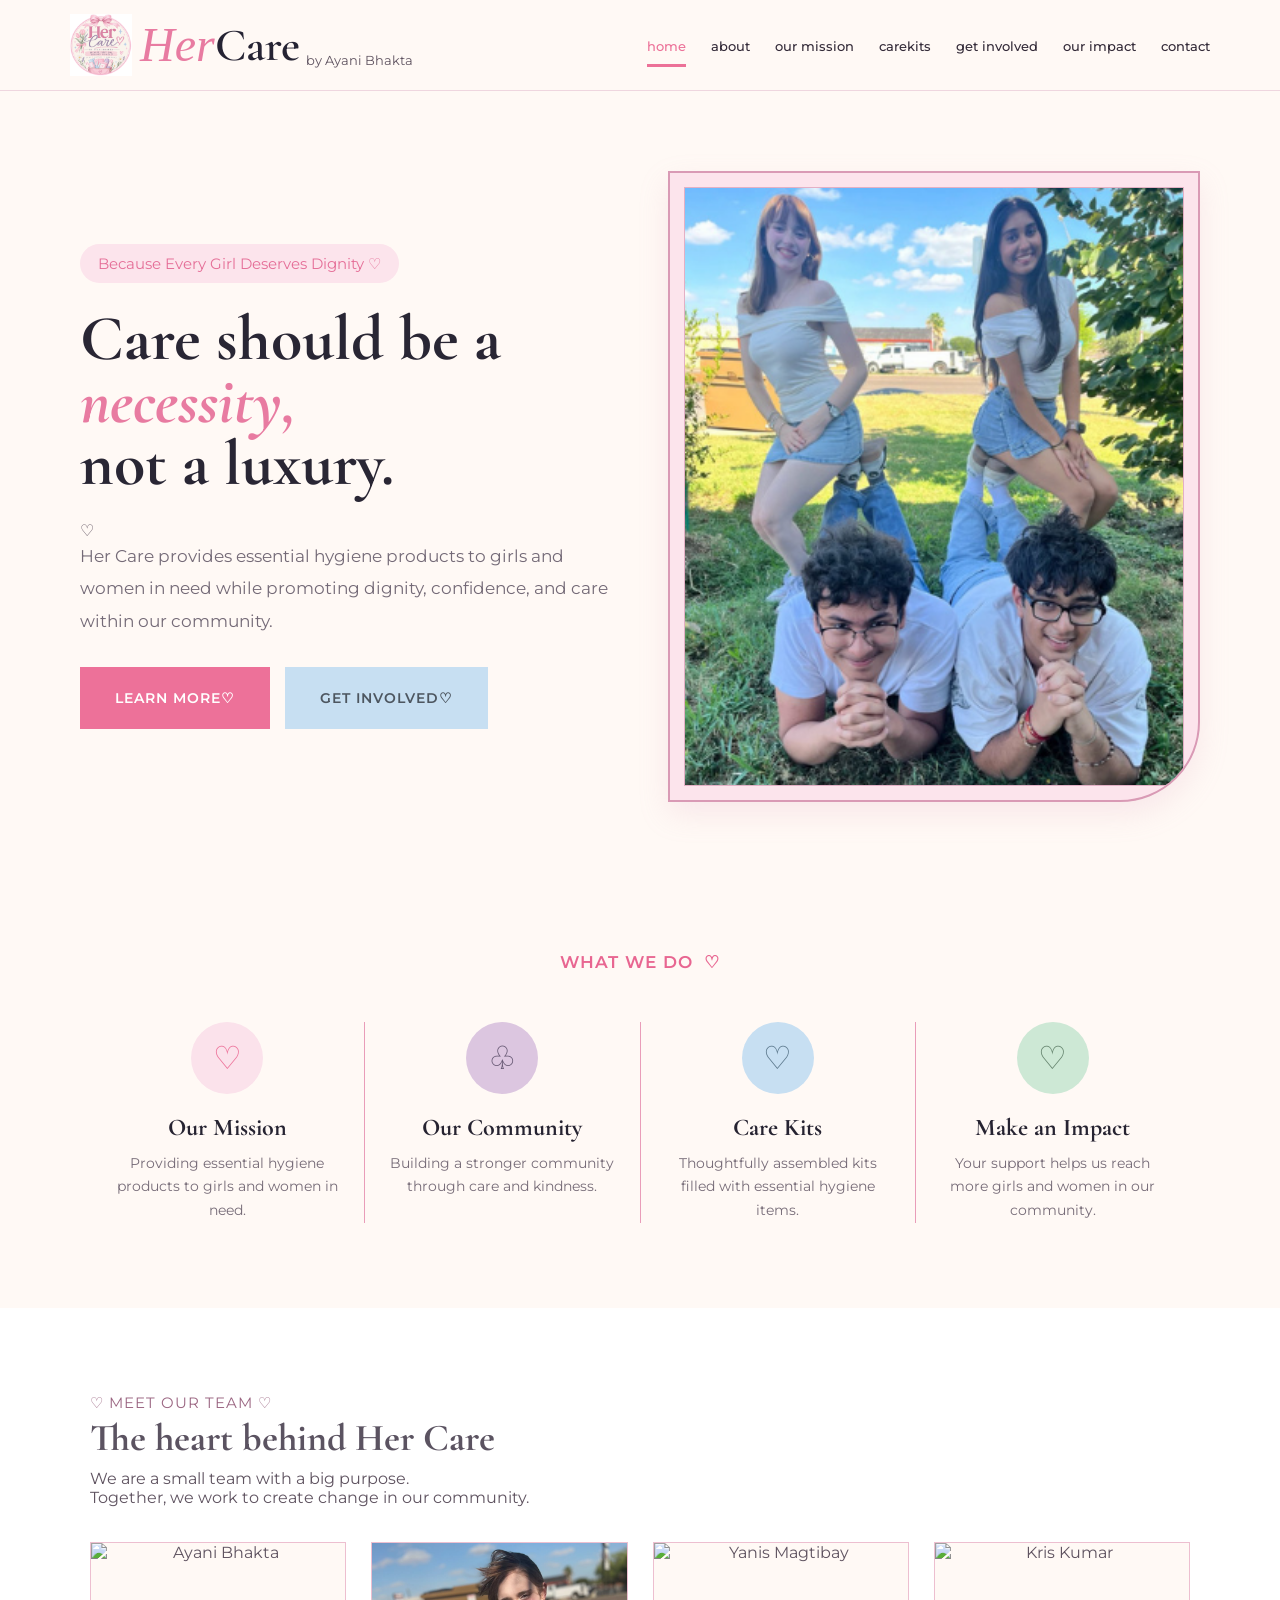
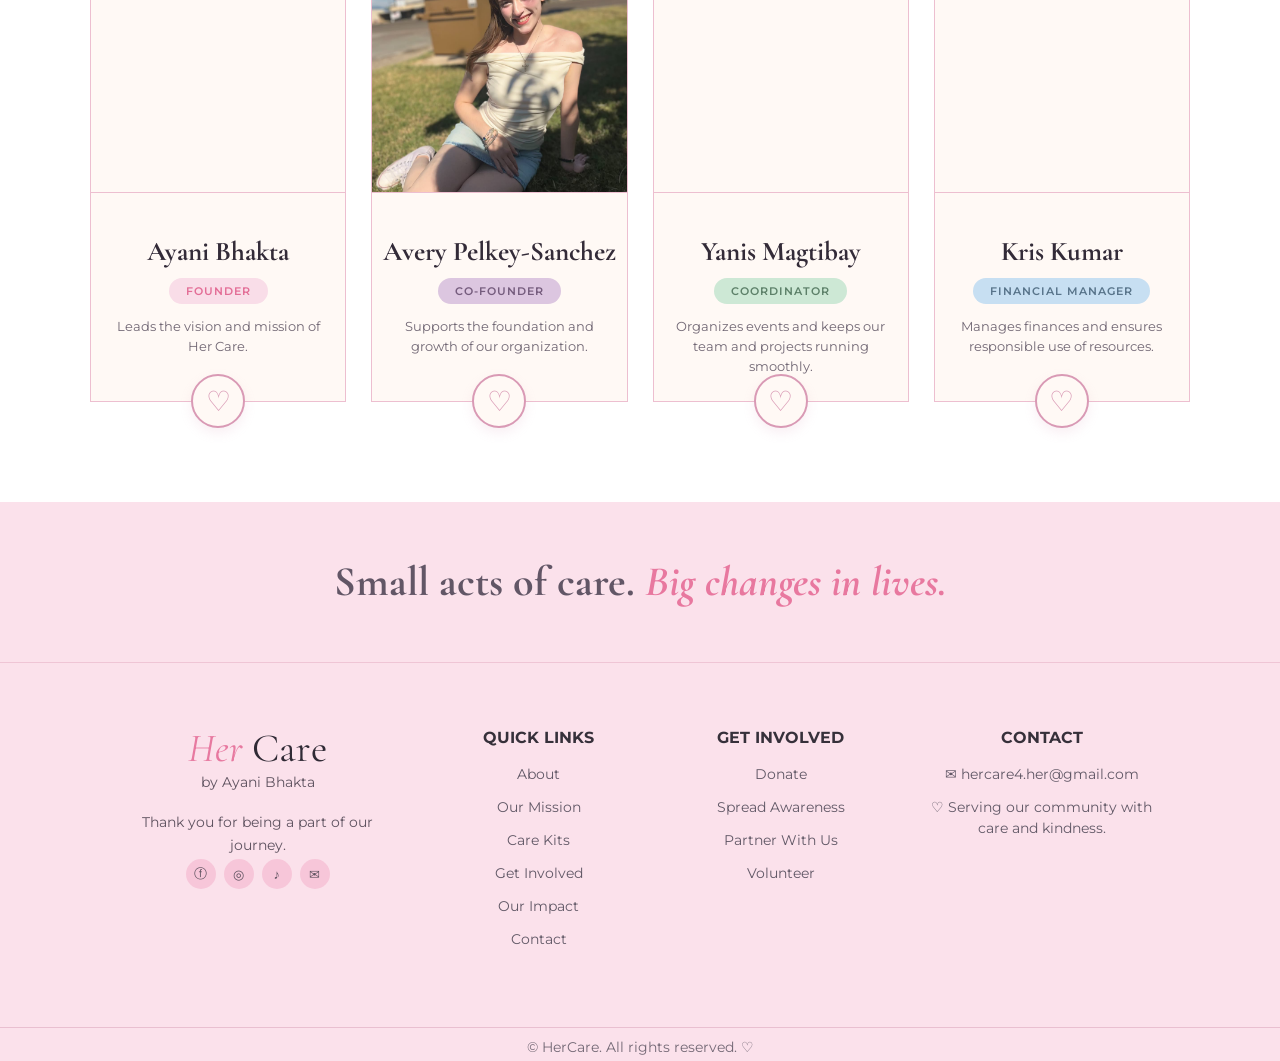
==== commit 095527a1: "Update index.html" ====
--- a/index.html
+++ b/index.html
@@ -1,409 +1,710 @@
 <!DOCTYPE html>
-
 <html lang="en">
 
 <head>
     <meta charset="UTF-8">
     <meta name="viewport" content="width=device-width, initial-scale=1.0">
 
-<title>Get Involved | HerCare</title>
-
-<link rel="preconnect" href="https://fonts.googleapis.com">
-<link rel="preconnect" href="https://fonts.gstatic.com" crossorigin>
-
-<link href="https://fonts.googleapis.com/css2?family=Cormorant+Garamond:wght@400;500;600;700&family=Montserrat:wght@400;500;600;700&family=Playfair+Display:wght@400;500;600&display=swap"
-    rel="stylesheet">
-
-<link rel="stylesheet" href="style.css">
-
+    <title>Her Care | By Ayani Bhakta</title>
+
+    <!-- Google Fonts -->
+    <link rel="preconnect" href="https://fonts.googleapis.com">
+    <link rel="preconnect" href="https://fonts.gstatic.com" crossorigin>
+
+    <link href="https://fonts.googleapis.com/css2?family=Cormorant+Garamond:wght@500;600;700&family=Montserrat:wght@300;400;500;600;700&family=Playfair+Display:ital,wght@0,500;0,600;0,700;1,500&display=swap"
+        rel="stylesheet">
+
+    <link rel="stylesheet" href="style.css">
 </head>
 
 <body>
 
-<header>
+<!-- =====================================
+     NAVIGATION
+===================================== -->
+
+<header class="navbar">
+
     <div class="nav-container">
 
-    <a href="index.html" class="logo">
-        <img src="images/logo.png" alt="HerCare Logo" class="logo-image">
-        <span class="logo-her">Her</span>
-        <span class="logo-care">Care</span>
-        <span class="logo-by">by Ayani Bhakta</span>
-    </a>
-
-    <button class="menu-button" aria-label="Open menu">☰</button>
-
-    <nav>
-        <ul class="nav-links">
-            <li><a href="index.html">Home</a></li>
-            <li><a href="about.html">About</a></li>
-            <li><a href="mission.html">Our Mission</a></li>
-            <li><a href="care-kits.html">Carekits</a></li>
-            <li><a href="get-involved.html" class="active">Get Involved</a></li>
-            <li><a href="impact.html">Our Impact</a></li>
-            <li><a href="contact.html">Contact</a></li>
-        </ul>
-    </nav>
-
-</div>
+        <!-- LOGO -->
+
+        <a href="index.html" class="logo">
+
+            <img
+                src="images/logo.png"
+                alt="Her Care Logo"
+                class="logo-image"
+            >
+
+            <span class="logo-her">Her</span>
+            <span class="logo-care">Care</span>
+
+            <span class="logo-by">
+                by Ayani Bhakta
+            </span>
+
+        </a>
+
+
+        <!-- MOBILE MENU -->
+
+        <button class="menu-button" aria-label="Open menu">
+            ☰
+        </button>
+
+
+        <!-- NAVIGATION LINKS -->
+
+        <nav>
+
+            <ul class="nav-links">
+
+                <li>
+                    <a href="index.html" class="active">
+                        home
+                    </a>
+                </li>
+
+                <li>
+                    <a href="about.html">
+                        about
+                    </a>
+                </li>
+
+                <li>
+                    <a href="mission.html">
+                        our mission
+                    </a>
+                </li>
+
+                <li>
+                    <a href="care-kits.html">
+                        carekits
+                    </a>
+                </li>
+
+                <li>
+                    <a href="get-involved.html">
+                        get involved
+                    </a>
+                </li>
+
+                <li>
+                    <a href="impact.html">
+                        our impact
+                    </a>
+                </li>
+
+                <li>
+                    <a href="contact.html">
+                        contact
+                    </a>
+                </li>
+
+            </ul>
+
+        </nav>
+
+    </div>
 
 </header>
 
-<main class="about-page">
-
-<section class="page-hero contact-hero">
-
-    <div class="page-hero-content">
-
-        <p class="section-label">GET INVOLVED</p>
-
-        <h1>Be Part of HerCare.</h1>
+
+<!-- =====================================
+     HERO SECTION
+===================================== -->
+
+<section class="hero">
+
+    <div class="hero-container">
+
+        <!-- LEFT SIDE -->
+
+        <div class="hero-text">
+
+            <div class="slogan">
+                Because Every Girl Deserves Dignity ♡
+            </div>
+
+
+            <h1>
+
+                Care should be a
+
+                <span>
+                    necessity,
+                </span>
+
+                <br>
+
+                not a luxury.
+
+            </h1>
+
+
+            <div class="hero-heart">
+                ♡
+            </div>
+
+
+            <p>
+
+                Her Care provides essential hygiene products
+                to girls and women in need while promoting
+                dignity, confidence, and care within our
+                community.
+
+            </p>
+
+
+            <div class="hero-buttons">
+
+                <a href="about.html" class="button pink-button">
+                    LEARN MORE
+                    <span>♡</span>
+                </a>
+
+
+                <a href="get-involved.html" class="button blue-button">
+                    GET INVOLVED
+                    <span>♡</span>
+                </a>
+
+            </div>
+
+        </div>
+
+
+        <!-- RIGHT SIDE IMAGE -->
+
+        <div class="hero-image team-frame">
+
+            <div class="frame-inner">
+
+                <img
+                    src="images/team-photo.png"
+                    alt="HerCare Team"
+                    class="hero-team-photo"
+                >
+
+            </div>
+
+        </div>
+
+    </div>
+
+</section>
+
+
+<!-- =====================================
+     WHAT WE DO
+===================================== -->
+
+<section class="what-we-do">
+
+    <div class="wave-top"></div>
+
+    <div class="section-title">
+
+        <span>
+            WHAT WE DO
+        </span>
+
+        <span class="title-heart">
+            ♡
+        </span>
+
+    </div>
+
+
+    <div class="what-container">
+
+
+        <!-- MISSION -->
+
+        <a href="mission.html" class="what-card">
+
+            <div class="what-icon pink-icon">
+                ♡
+            </div>
+
+            <h3>
+                Our Mission
+            </h3>
+
+            <p>
+                Providing essential hygiene products
+                to girls and women in need.
+            </p>
+
+        </a>
+
+
+        <div class="divider"></div>
+
+
+        <!-- COMMUNITY -->
+
+        <a href="about.html" class="what-card">
+
+            <div class="what-icon lavender-icon">
+                ♧
+            </div>
+
+            <h3>
+                Our Community
+            </h3>
+
+            <p>
+                Building a stronger community through
+                care and kindness.
+            </p>
+
+        </a>
+
+
+        <div class="divider"></div>
+
+
+        <!-- CARE KITS -->
+
+        <a href="care-kits.html" class="what-card">
+
+            <div class="what-icon blue-icon">
+                ♡
+            </div>
+
+            <h3>
+                Care Kits
+            </h3>
+
+            <p>
+                Thoughtfully assembled kits filled with
+                essential hygiene items.
+            </p>
+
+        </a>
+
+
+        <div class="divider"></div>
+
+
+        <!-- IMPACT -->
+
+        <a href="impact.html" class="what-card">
+
+            <div class="what-icon mint-icon">
+                ♡
+            </div>
+
+            <h3>
+                Make an Impact
+            </h3>
+
+            <p>
+                Your support helps us reach more girls
+                and women in our community.
+            </p>
+
+        </a>
+
+    </div>
+
+</section>
+
+
+<!-- =====================================
+     TEAM SECTION
+===================================== -->
+
+<section class="team-section">
+
+    <div class="team-decoration left"></div>
+    <div class="team-decoration right"></div>
+
+
+    <!-- TITLE -->
+
+    <div class="team-title">
+
+        <div class="meet-team">
+            ♡ MEET OUR TEAM ♡
+        </div>
+
+
+        <h2>
+
+            The heart behind
+
+            <span>
+                Her Care
+            </span>
+
+        </h2>
+
 
         <p>
-            There are many ways to support our mission and help us
-            make essential care more accessible.
+            We are a small team with a big purpose.
+            <br>
+            Together, we work to create change in our community.
         </p>
 
     </div>
 
+
+    <!-- TEAM MEMBERS -->
+
+    <div class="team-container">
+
+
+        <!-- AYANI -->
+
+        <div class="team-card">
+
+            <div class="team-photo">
+
+                <img
+                    src="images/ayani1.png"
+                    alt="Ayani Bhakta"
+                >
+
+            </div>
+
+
+            <div class="team-heart">
+                ♡
+            </div>
+
+
+            <h3>
+                Ayani Bhakta
+            </h3>
+
+
+            <div class="role founder">
+                FOUNDER
+            </div>
+
+
+            <p>
+                Leads the vision and mission
+                of Her Care.
+            </p>
+
+        </div>
+
+
+        <!-- AVERY -->
+
+        <div class="team-card">
+
+            <div class="team-photo">
+
+                <img
+                    src="images/avery1.png"
+                    alt="Avery Pelkey-Sanchez"
+                >
+
+            </div>
+
+
+            <div class="team-heart">
+                ♡
+            </div>
+
+
+            <h3>
+                Avery Pelkey-Sanchez
+            </h3>
+
+
+            <div class="role cofounder">
+                CO-FOUNDER
+            </div>
+
+
+            <p>
+                Supports the foundation and
+                growth of our organization.
+            </p>
+
+        </div>
+
+
+        <!-- YANIS -->
+
+        <div class="team-card">
+
+            <div class="team-photo">
+
+                <img
+                    src="images/yanis.png"
+                    alt="Yanis Magtibay"
+                >
+
+            </div>
+
+
+            <div class="team-heart">
+                ♡
+            </div>
+
+
+            <h3>
+                Yanis Magtibay
+            </h3>
+
+
+            <div class="role coordinator">
+                COORDINATOR
+            </div>
+
+
+            <p>
+                Organizes events and keeps our
+                team and projects running smoothly.
+            </p>
+
+        </div>
+
+
+        <!-- KRIS -->
+
+        <div class="team-card">
+
+            <div class="team-photo">
+
+                <img
+                    src="images/kris.png"
+                    alt="Kris Kumar"
+                >
+
+            </div>
+
+
+            <div class="team-heart">
+                ♡
+            </div>
+
+
+            <h3>
+                Kris Kumar
+            </h3>
+
+
+            <div class="role financial">
+                FINANCIAL MANAGER
+            </div>
+
+
+            <p>
+                Manages finances and ensures
+                responsible use of resources.
+            </p>
+
+        </div>
+
+    </div>
+
 </section>
 
 
-<section class="contact-section">
-
-    <div class="contact-layout">
-
-        <div class="contact-intro">
-
-            <p class="section-label">EVERYONE CAN HELP</p>
-
-            <h2>Small actions can create a big impact.</h2>
-
-            <p>
-                HerCare is built on community. Whether you donate
-                supplies, volunteer your time, share our mission, or
-                connect us with an organization, your support helps
-                us move closer to our goals.
-            </p>
-
-        </div>
-
-        <div class="contact-card">
-
-            <div class="contact-note">
-
-                <span>♡</span>
-
-                <p>
-                    You don't have to do something big to make a
-                    difference.
-                </p>
-
-            </div>
-
-        </div>
+<!-- =====================================
+     CTA
+===================================== -->
+
+<section class="cta">
+
+    <div class="cta-inner">
+
+        <div class="cta-flower"></div>
+
+        <h2>
+            Small acts of care.
+            <span>Big changes in lives.</span>
+        </h2>
+
+        <div class="cta-flower"></div>
 
     </div>
 
 </section>
 
 
-<!-- WAYS TO HELP -->
-
-<section class="inner-card-section get-involved-section">
-
-    <div class="inner-card-grid three-card-grid">
-
-        <div class="large-inner-card">
-
-            <div class="large-card-top">
-                <div class="large-card-heart pink-care">💗</div>
-            </div>
-
-            <h3>Donate</h3>
-
-            <p>
-                Help provide essential hygiene products for future
-                HerCare kits.
-            </p>
-
-            <a href="mailto:hercare4.her@gmail.com"
-               class="button primary-button card-button">
-                Contact Us
-            </a>
-
-        </div>
-
-
-        <div class="large-inner-card">
-
-            <div class="large-card-top">
-                <div class="large-card-heart lavender-care">🎁</div>
-            </div>
-
-            <h3>Donate Supplies</h3>
-
-            <p>
-                Contribute items that can be included in our care
-                kits and support someone in need.
-            </p>
-
-            <a href="mailto:hercare4.her@gmail.com"
-               class="button primary-button card-button">
-                Learn More
-            </a>
-
-        </div>
-
-
-        <div class="large-inner-card">
-
-            <div class="large-card-top">
-                <div class="large-card-heart blue-care">🙌</div>
-            </div>
-
-            <h3>Volunteer</h3>
-
-            <p>
-                Help organize donations, prepare care kits, and
-                support HerCare events.
-            </p>
-
-            <a href="mailto:hercare4.her@gmail.com"
-               class="button primary-button card-button">
+<!-- =====================================
+     FOOTER
+===================================== -->
+
+<footer>
+
+    <div class="footer-container">
+
+
+        <!-- BRAND -->
+
+        <div class="footer-brand">
+
+            <div class="footer-logo">
+
+                <span>
+                    Her
+                </span>
+
+                Care
+
+            </div>
+
+
+            <div class="footer-by">
+                by Ayani Bhakta
+            </div>
+
+
+            <p>
+                Thank you for being a part
+                of our journey.
+            </p>
+
+
+            <div class="social-icons">
+
+                <a
+                    href="https://www.facebook.com/profile.php?id=61594185781032&sk=directory_contact_info&fb_profile_edit_entry_point=%7B%22feature%22%3A%22profile_directory%22%2C%22click_point%22%3A%22pencil_edit_directory_section%22%2C%22additional_metadata%22%3A%7B%22section_type%22%3A%22contact_info%22%7D%7D"
+                    target="_blank"
+                    rel="noopener noreferrer"
+                    aria-label="Facebook"
+                >
+                    ⓕ
+                </a>
+
+                <a
+                    href="https://www.instagram.com/hercare_ayani/?utm_source=ig_web_button_share_sheet"
+                    target="_blank"
+                    rel="noopener noreferrer"
+                    aria-label="Instagram"
+                >
+                    ◎
+                </a>
+
+                <a
+                    href="https://www.tiktok.com/@hercare_ayani?is_from_webapp=1&sender_device=pc"
+                    target="_blank"
+                    rel="noopener noreferrer"
+                    aria-label="TikTok"
+                >
+                    ♪
+                </a>
+
+                <a
+                    href="mailto:hercare4.her@gmail.com"
+                    aria-label="Email"
+                >
+                    ✉
+                </a>
+
+            </div>
+
+        </div>
+
+
+        <!-- QUICK LINKS -->
+
+        <div class="footer-column">
+
+            <h4>
+                QUICK LINKS
+            </h4>
+
+            <a href="about.html">
+                About
+            </a>
+
+            <a href="mission.html">
+                Our Mission
+            </a>
+
+            <a href="care-kits.html">
+                Care Kits
+            </a>
+
+            <a href="get-involved.html">
+                Get Involved
+            </a>
+
+            <a href="impact.html">
+                Our Impact
+            </a>
+
+            <a href="contact.html">
+                Contact
+            </a>
+
+        </div>
+
+
+        <!-- GET INVOLVED -->
+
+        <div class="footer-column">
+
+            <h4>
+                GET INVOLVED
+            </h4>
+
+            <a href="get-involved.html">
+                Donate
+            </a>
+
+            <a href="get-involved.html">
+                Spread Awareness
+            </a>
+
+            <a href="get-involved.html">
+                Partner With Us
+            </a>
+
+            <a href="get-involved.html">
                 Volunteer
             </a>
 
         </div>
 
 
-        <div class="large-inner-card">
-
-            <div class="large-card-top">
-                <div class="large-card-heart mint-care">📣</div>
-            </div>
-
-            <h3>Spread Awareness</h3>
-
-            <p>
-                Share HerCare with your friends, family, school,
-                and community.
-            </p>
-
-            <a href="contact.html"
-               class="button primary-button card-button">
-                Connect With Us
-            </a>
-
-        </div>
-
-
-        <div class="large-inner-card">
-
-            <div class="large-card-top">
-                <div class="large-card-heart peach-care">🤝</div>
-            </div>
-
-            <h3>Partner With Us</h3>
-
-            <p>
-                Organizations and community groups can connect with
-                us to explore ways to work together.
-            </p>
-
-            <a href="mailto:hercare4.her@gmail.com"
-               class="button primary-button card-button">
-                Contact Us
-            </a>
-
-        </div>
-
-
-        <div class="large-inner-card">
-
-            <div class="large-card-top">
-                <div class="large-card-heart rose-care">📲</div>
-            </div>
-
-            <h3>Follow &amp; Share</h3>
-
-            <p>
-                Follow HerCare on social media and help spread our
-                message of dignity and care.
-            </p>
-
-            <a href="contact.html"
-               class="button primary-button card-button">
-                Follow Us
-            </a>
-
-        </div>
-
-    </div>
-
-</section>
-
-
-<section class="contact-section">
-
-    <div class="contact-layout">
-
-        <div class="contact-card">
-
-            <p class="section-label">OUR COMMUNITY</p>
-
-            <h2>We Can Do More Together.</h2>
-
-        </div>
-
-        <div class="contact-intro">
-
-            <p>
-                HerCare hopes to grow by building relationships
-                with students, families, shelters, community
-                organizations, and others who believe that basic
-                care should be accessible to everyone.
-            </p>
-
-            <p>
-                If you have an idea for how we can work together,
-                we would love to hear from you.
-            </p>
-
-        </div>
-
-    </div>
-
-</section>
-
-
-<section class="page-cta">
-
-    <div class="page-cta-content">
-
-        <p class="section-label">LET'S MAKE A DIFFERENCE</p>
-
-        <h2>Ready to Get Involved? ♡</h2>
-
-        <p>
-            Reach out to HerCare and find a way to support our
-            mission.
-        </p>
-
-        <a href="contact.html" class="button primary-button">
-            Contact HerCare
-        </a>
-
-    </div>
-
-</section>
-
-</main>
-
-<!-- FOOTER -->
-
-<footer>
-
-<div class="footer-container">
-
-    <div class="footer-brand">
-
-        <div class="footer-logo">
-            <span>Her</span>Care
-        </div>
-
-        <div class="footer-by">
-            by Ayani Bhakta
-        </div>
-
-        <p>
-            Thank you for being a part
-            of our journey.
-        </p>
-
-        <div class="social-icons">
-
-            <a
-                href="https://www.facebook.com/profile.php?id=61594185781032&sk=directory_contact_info&fb_profile_edit_entry_point=%7B%22feature%22%3A%22profile_directory%22%2C%22click_point%22%3A%22pencil_edit_directory_section%22%2C%22additional_metadata%22%3A%7B%22section_type%22%3A%22contact_info%22%7D%7D"
-                target="_blank"
-                rel="noopener noreferrer"
-                aria-label="Facebook">
-                ⓕ
-            </a>
-
-            <a
-                href="https://www.instagram.com/hercare_ayani/?utm_source=ig_web_button_share_sheet"
-                target="_blank"
-                rel="noopener noreferrer"
-                aria-label="Instagram">
-                ◎
-            </a>
-
-            <a
-                href="https://www.tiktok.com/@hercare_ayani?is_from_webapp=1&sender_device=pc"
-                target="_blank"
-                rel="noopener noreferrer"
-                aria-label="TikTok">
-                ♪
-            </a>
-
-            <a
-                href="mailto:hercare4.her@gmail.com"
-                aria-label="Email">
-                ✉
-            </a>
-
-        </div>
-
-    </div>
-
-    <div class="footer-column">
-
-        <h4>QUICK LINKS</h4>
-
-        <a href="about.html">About</a>
-        <a href="mission.html">Our Mission</a>
-        <a href="care-kits.html">Care Kits</a>
-        <a href="get-involved.html">Get Involved</a>
-        <a href="impact.html">Our Impact</a>
-        <a href="contact.html">Contact</a>
-
-    </div>
-
-    <div class="footer-column">
-
-        <h4>GET INVOLVED</h4>
-
-        <a href="get-involved.html">Donate</a>
-        <a href="get-involved.html">Spread Awareness</a>
-        <a href="get-involved.html">Partner With Us</a>
-        <a href="get-involved.html">Volunteer</a>
-
-    </div>
-
-    <div class="footer-column contact">
-
-        <h4>CONTACT</h4>
-
-        <p>✉ hercare4.her@gmail.com</p>
-
-        <p>
-            ♡ Serving our community with care and kindness.
-        </p>
-
-    </div>
-
-</div>
-
-<div class="copyright">
-
-    © <span id="year"></span>
-    2026 HerCare. All rights reserved. ♡
-
-</div>
+        <!-- CONTACT -->
+
+        <div class="footer-column contact">
+
+            <h4>
+                CONTACT
+            </h4>
+
+            <p>
+                ✉ hercare4.her@gmail.com
+            </p>
+
+            <p>
+                ♡ Serving our community with care and kindness.
+            </p>
+
+        </div>
+
+    </div>
+
+
+    <!-- COPYRIGHT -->
+
+    <div class="copyright">
+
+        © <span id="year"></span>
+        HerCare. All rights reserved. ♡
+
+    </div>
 
 </footer>
 
+
 <script src="script.js"></script>
 
 </body>
+
 </html>
--- a/style.css
+++ b/style.css
@@ -860,7 +860,6 @@
     letter-spacing: 1px;
 }
 
-/* Remove old extra donation message */
 .care-kit-heading::after {
     content: none !important;
     display: none !important;
@@ -889,8 +888,6 @@
     grid-column: span 2;
 }
 
-/* FIRST ROW */
-
 .care-item:nth-child(1) {
     grid-column: 1 / span 2;
 }
@@ -911,8 +908,6 @@
     grid-column: 9 / span 2;
 }
 
-/* SECOND ROW — CENTERED */
-
 .care-item:nth-child(6) {
     grid-column: 2 / span 2;
 }
@@ -928,8 +923,6 @@
 .care-item:nth-child(9) {
     grid-column: 8 / span 2;
 }
-
-/* VERTICAL SEPARATORS */
 
 .care-item:nth-child(1),
 .care-item:nth-child(2),
@@ -969,8 +962,6 @@
     line-height: 1.65;
     color: #776C78;
 }
-
-/* FINAL CARE KIT CARD */
 
 .featured-care {
     background: transparent;
@@ -1136,9 +1127,7 @@
 }
 
 /* =========================================================
-   GET INVOLVED — CENTERED ICON BADGES
-   Turns the plain emoji into a centered, colored circle
-   badge instead of a thin strip in the top of the card.
+   GET INVOLVED — OLD ICON SUPPORT
 ========================================================= */
 
 .get-involved-section .large-card-top {
@@ -2062,3 +2051,393 @@
         font-size: 30px;
     }
 }
+
+
+/* =========================================================
+   GET INVOLVED — NEW PASTEL CARD DESIGN
+========================================================= */
+
+.get-involved-section .large-inner-card {
+    min-height: 490px;
+    padding: 38px 30px 32px;
+    display: flex;
+    flex-direction: column;
+    align-items: center;
+    justify-content: flex-start;
+    text-align: center;
+    border: 1px solid var(--line);
+    border-radius: 6px;
+    overflow: hidden;
+    background: #ffffff;
+    box-shadow: 0 8px 25px rgba(217, 154, 181, 0.08);
+}
+
+/* =========================================================
+   INDIVIDUAL PASTEL CARD COLORS
+========================================================= */
+
+.get-involved-section .donate-card {
+    background: #FFF7FA;
+    border-color: #F3B8CE;
+}
+
+.get-involved-section .supplies-card {
+    background: #FAF7FF;
+    border-color: #D7C1E8;
+}
+
+.get-involved-section .volunteer-card {
+    background: #F5FAFF;
+    border-color: #B8DDF5;
+}
+
+.get-involved-section .awareness-card {
+    background: #F6FCF8;
+    border-color: #BFE3C9;
+}
+
+.get-involved-section .partner-card {
+    background: #FFFAF5;
+    border-color: #F2C9AA;
+}
+
+.get-involved-section .follow-card {
+    background: #FFF7FB;
+    border-color: #E7B2CE;
+}
+
+/* =========================================================
+   INVOLVEMENT ICON CIRCLE
+========================================================= */
+
+.get-involved-section .involvement-icon {
+    width: 124px;
+    height: 124px;
+    border-radius: 50%;
+    margin: 0 auto 28px;
+    display: flex;
+    align-items: center;
+    justify-content: center;
+    flex-shrink: 0;
+}
+
+.get-involved-section .donate-card .involvement-icon {
+    background: #FAD8E7;
+    color: #C43E83;
+}
+
+.get-involved-section .supplies-card .involvement-icon {
+    background: #E3D3EF;
+    color: #925BAE;
+}
+
+.get-involved-section .volunteer-card .involvement-icon {
+    background: #C9E7FA;
+    color: #247DB9;
+}
+
+.get-involved-section .awareness-card .involvement-icon {
+    background: #CDEBD7;
+    color: #29915A;
+}
+
+.get-involved-section .partner-card .involvement-icon {
+    background: #FAD9C1;
+    color: #B85C25;
+}
+
+.get-involved-section .follow-card .involvement-icon {
+    background: #E9B5D0;
+    color: #A52D72;
+}
+
+.get-involved-section .involvement-icon svg {
+    width: 62px;
+    height: 62px;
+    fill: none;
+    stroke: currentColor;
+    stroke-width: 2.5;
+    stroke-linecap: round;
+    stroke-linejoin: round;
+}
+
+/* =========================================================
+   CARD NUMBERS
+========================================================= */
+
+.get-involved-section .card-number {
+    width: 100%;
+    display: flex;
+    align-items: center;
+    justify-content: center;
+    gap: 15px;
+    margin-bottom: 15px;
+    font-family: Montserrat, sans-serif;
+    font-size: 14px;
+    font-weight: 600;
+    letter-spacing: 2px;
+}
+
+.get-involved-section .card-number span {
+    width: 65px;
+    height: 1px;
+    display: block;
+}
+
+.get-involved-section .donate-card .card-number {
+    color: #D65A91;
+}
+
+.get-involved-section .donate-card .card-number span {
+    background: #E58AAF;
+}
+
+.get-involved-section .supplies-card .card-number {
+    color: #9B72B7;
+}
+
+.get-involved-section .supplies-card .card-number span {
+    background: #BFA4D0;
+}
+
+.get-involved-section .volunteer-card .card-number {
+    color: #4B98CC;
+}
+
+.get-involved-section .volunteer-card .card-number span {
+    background: #8BC4E7;
+}
+
+.get-involved-section .awareness-card .card-number {
+    color: #4B9C68;
+}
+
+.get-involved-section .awareness-card .card-number span {
+    background: #91C9A3;
+}
+
+.get-involved-section .partner-card .card-number {
+    color: #D6814F;
+}
+
+.get-involved-section .partner-card .card-number span {
+    background: #E5AF8A;
+}
+
+.get-involved-section .follow-card .card-number {
+    color: #C65D91;
+}
+
+.get-involved-section .follow-card .card-number span {
+    background: #DF91B7;
+}
+
+/* =========================================================
+   GET INVOLVED TITLES
+========================================================= */
+
+.get-involved-section .large-inner-card h3 {
+    margin: 0 0 14px;
+    font-family: "Cormorant Garamond", serif;
+    font-size: 34px;
+    font-weight: 600;
+    line-height: 1.1;
+    color: #302A35;
+}
+
+/* =========================================================
+   GET INVOLVED DESCRIPTIONS
+========================================================= */
+
+.get-involved-section .large-inner-card > p {
+    max-width: 285px;
+    margin: 0 auto;
+    font-family: Montserrat, sans-serif;
+    font-size: 14px;
+    line-height: 1.7;
+    color: #776C78;
+}
+
+/* =========================================================
+   GET INVOLVED HEART DIVIDER
+========================================================= */
+
+.get-involved-section .card-divider {
+    width: 100%;
+    display: flex;
+    align-items: center;
+    justify-content: center;
+    gap: 14px;
+    margin: auto 0 22px;
+    font-family: serif;
+    font-size: 20px;
+}
+
+.get-involved-section .card-divider::before,
+.get-involved-section .card-divider::after {
+    content: "";
+    width: 55px;
+    height: 1px;
+    display: block;
+}
+
+.get-involved-section .donate-card .card-divider {
+    color: #E36B9D;
+}
+
+.get-involved-section .donate-card .card-divider::before,
+.get-involved-section .donate-card .card-divider::after {
+    background: #E9A3BD;
+}
+
+.get-involved-section .supplies-card .card-divider {
+    color: #A77BC0;
+}
+
+.get-involved-section .supplies-card .card-divider::before,
+.get-involved-section .supplies-card .card-divider::after {
+    background: #C8B1D7;
+}
+
+.get-involved-section .volunteer-card .card-divider {
+    color: #4D9DD2;
+}
+
+.get-involved-section .volunteer-card .card-divider::before,
+.get-involved-section .volunteer-card .card-divider::after {
+    background: #9CCCE8;
+}
+
+.get-involved-section .awareness-card .card-divider {
+    color: #4C9C67;
+}
+
+.get-involved-section .awareness-card .card-divider::before,
+.get-involved-section .awareness-card .card-divider::after {
+    background: #9CCAAA;
+}
+
+.get-involved-section .partner-card .card-divider {
+    color: #E28A58;
+}
+
+.get-involved-section .partner-card .card-divider::before,
+.get-involved-section .partner-card .card-divider::after {
+    background: #E9B895;
+}
+
+.get-involved-section .follow-card .card-divider {
+    color: #C85D91;
+}
+
+.get-involved-section .follow-card .card-divider::before,
+.get-involved-section .follow-card .card-divider::after {
+    background: #E0A0BD;
+}
+
+/* =========================================================
+   GET INVOLVED BUTTONS
+========================================================= */
+
+.get-involved-section .card-button {
+    display: inline-flex;
+    align-items: center;
+    justify-content: center;
+    min-width: 205px;
+    padding: 14px 24px;
+    border-radius: 30px;
+    background: #E95791;
+    color: white;
+    font-family: Montserrat, sans-serif;
+    font-size: 12px;
+    font-weight: 700;
+    letter-spacing: 1px;
+    text-decoration: none;
+    transition: transform 0.2s ease, box-shadow 0.2s ease;
+}
+
+.get-involved-section .card-button:hover {
+    transform: translateY(-2px);
+    box-shadow: 0 8px 18px rgba(217, 87, 145, 0.22);
+}
+
+/* =========================================================
+   GET INVOLVED — TABLET
+========================================================= */
+
+@media (max-width: 900px) {
+
+    .get-involved-section .large-inner-card {
+        min-height: 460px;
+    }
+
+}
+
+/* =========================================================
+   GET INVOLVED — MOBILE
+========================================================= */
+
+@media (max-width: 768px) {
+
+    .get-involved-section .large-inner-card {
+        min-height: 440px;
+        padding: 32px 22px 28px;
+    }
+
+    .get-involved-section .involvement-icon {
+        width: 105px;
+        height: 105px;
+    }
+
+    .get-involved-section .involvement-icon svg {
+        width: 52px;
+        height: 52px;
+    }
+
+    .get-involved-section .large-inner-card h3 {
+        font-size: 31px;
+    }
+
+    .get-involved-section .card-number span {
+        width: 45px;
+    }
+
+}
+
+/* =========================================================
+   GET INVOLVED — SMALL PHONES
+========================================================= */
+
+@media (max-width: 400px) {
+
+    .get-involved-section .large-inner-card {
+        min-height: 430px;
+        padding: 30px 18px 25px;
+    }
+
+    .get-involved-section .involvement-icon {
+        width: 95px;
+        height: 95px;
+        margin-bottom: 22px;
+    }
+
+    .get-involved-section .involvement-icon svg {
+        width: 48px;
+        height: 48px;
+    }
+
+    .get-involved-section .large-inner-card h3 {
+        font-size: 29px;
+    }
+
+    .get-involved-section .large-inner-card > p {
+        font-size: 13px;
+        max-width: 260px;
+    }
+
+    .get-involved-section .card-button {
+        min-width: 190px;
+        padding: 13px 20px;
+    }
+
+}
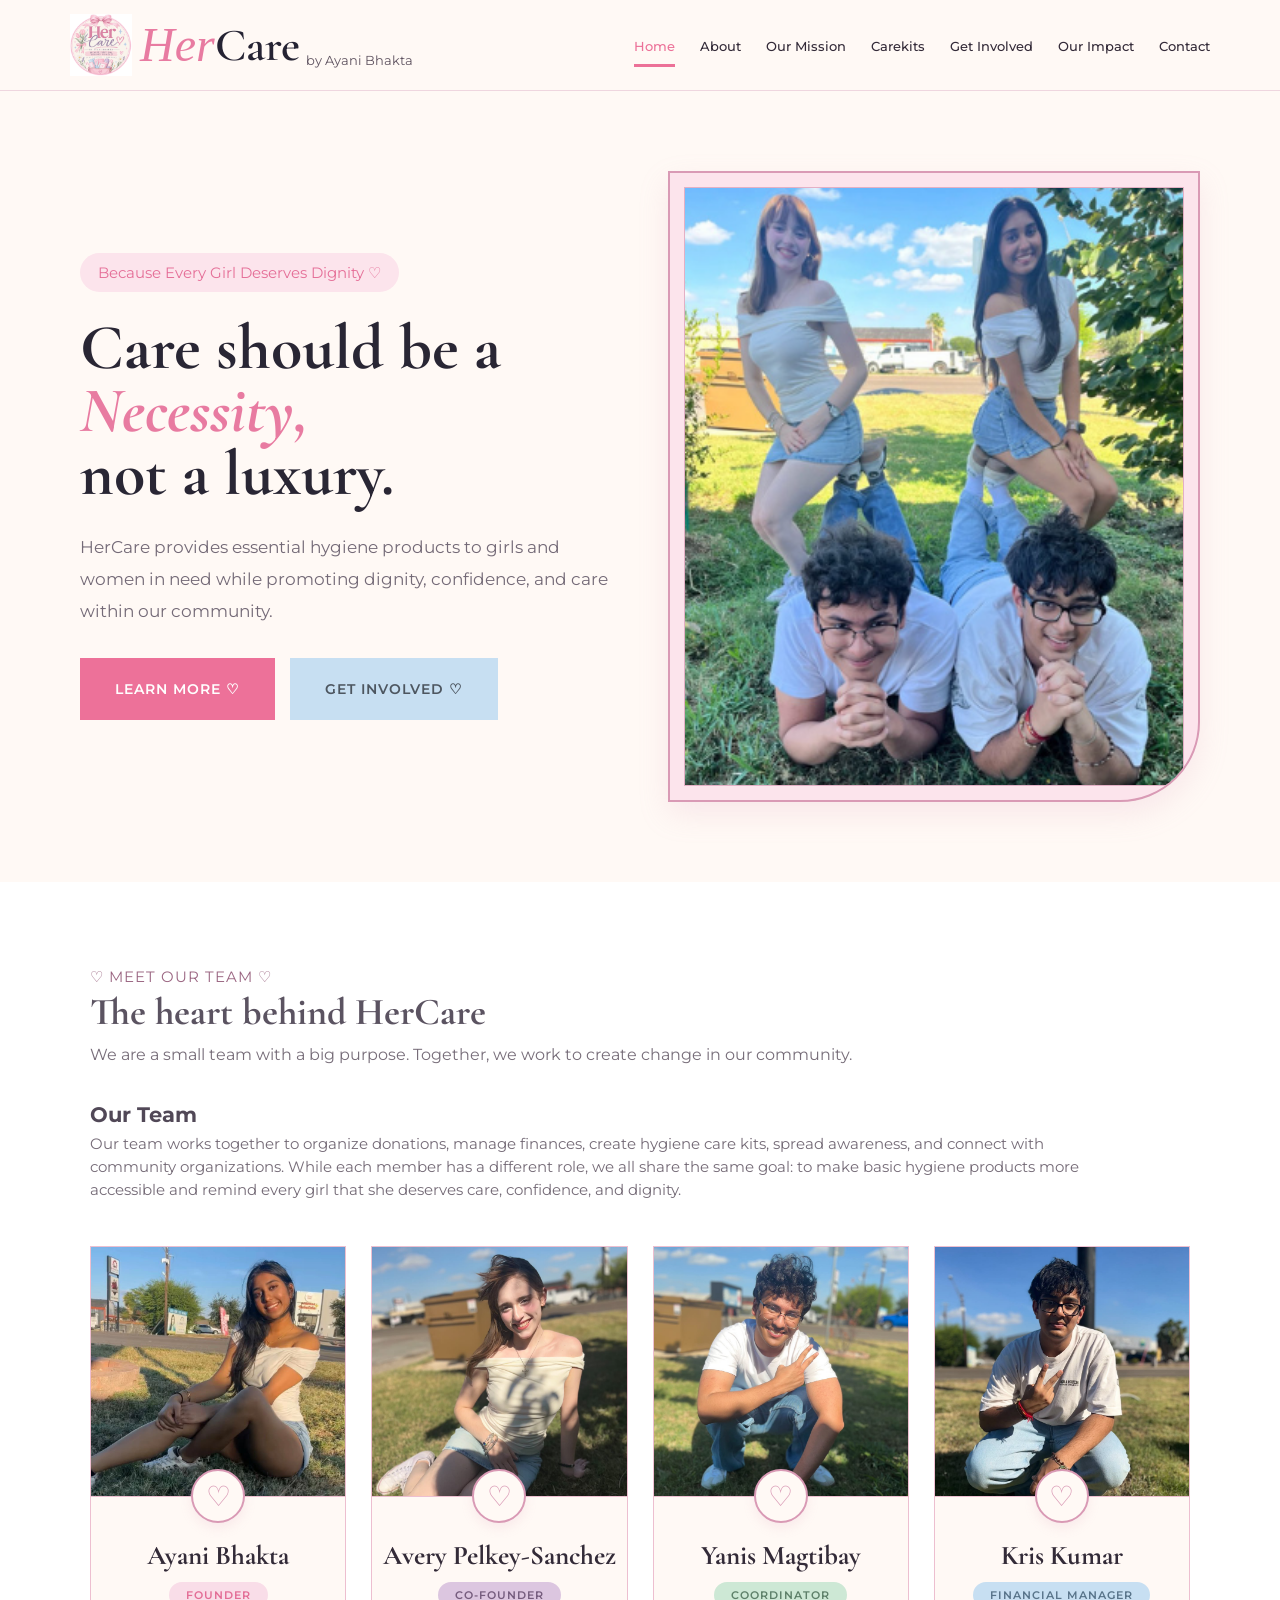
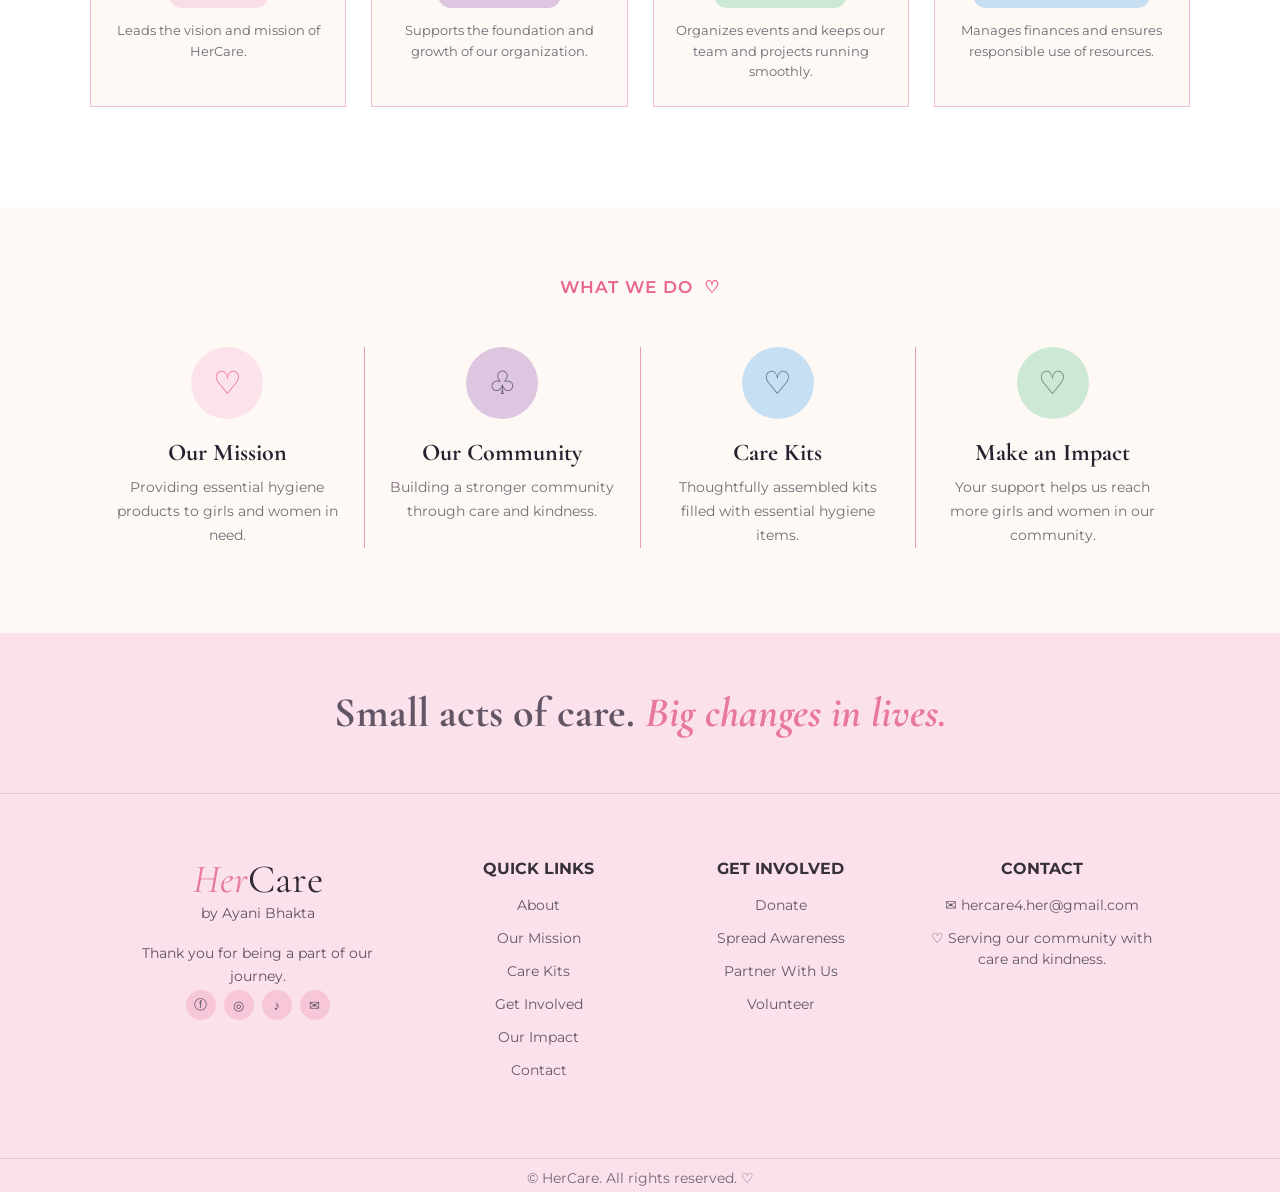
==== commit 0cded000: "Update index.html" ====
--- a/index.html
+++ b/index.html
@@ -5,101 +5,68 @@
     <meta charset="UTF-8">
     <meta name="viewport" content="width=device-width, initial-scale=1.0">
 
-    <title>Her Care | By Ayani Bhakta</title>
-
-    <!-- Google Fonts -->
+    <title>HerCare | By Ayani Bhakta</title>
+
     <link rel="preconnect" href="https://fonts.googleapis.com">
     <link rel="preconnect" href="https://fonts.gstatic.com" crossorigin>
 
-    <link href="https://fonts.googleapis.com/css2?family=Cormorant+Garamond:wght@500;600;700&family=Montserrat:wght@300;400;500;600;700&family=Playfair+Display:ital,wght@0,500;0,600;0,700;1,500&display=swap"
-        rel="stylesheet">
+    <link href="https://fonts.googleapis.com/css2?family=Cormorant+Garamond:wght@500;600;700&family=Montserrat:wght@300;400;500;600;700&family=Playfair+Display:ital,wght@0,500;0,600;0,700;1,500&display=swap" rel="stylesheet">
 
     <link rel="stylesheet" href="style.css">
 </head>
 
 <body>
 
-<!-- =====================================
-     NAVIGATION
-===================================== -->
-
 <header class="navbar">
 
     <div class="nav-container">
-
-        <!-- LOGO -->
 
         <a href="index.html" class="logo">
 
             <img
                 src="images/logo.png"
-                alt="Her Care Logo"
+                alt="HerCare Logo"
                 class="logo-image"
             >
 
             <span class="logo-her">Her</span>
             <span class="logo-care">Care</span>
-
-            <span class="logo-by">
-                by Ayani Bhakta
-            </span>
+            <span class="logo-by">by Ayani Bhakta</span>
 
         </a>
 
-
-        <!-- MOBILE MENU -->
-
-        <button class="menu-button" aria-label="Open menu">
-            ☰
-        </button>
-
-
-        <!-- NAVIGATION LINKS -->
+        <button class="menu-button" aria-label="Open menu">☰</button>
 
         <nav>
 
             <ul class="nav-links">
 
                 <li>
-                    <a href="index.html" class="active">
-                        home
-                    </a>
-                </li>
-
-                <li>
-                    <a href="about.html">
-                        about
-                    </a>
-                </li>
-
-                <li>
-                    <a href="mission.html">
-                        our mission
-                    </a>
-                </li>
-
-                <li>
-                    <a href="care-kits.html">
-                        carekits
-                    </a>
-                </li>
-
-                <li>
-                    <a href="get-involved.html">
-                        get involved
-                    </a>
-                </li>
-
-                <li>
-                    <a href="impact.html">
-                        our impact
-                    </a>
-                </li>
-
-                <li>
-                    <a href="contact.html">
-                        contact
-                    </a>
+                    <a href="index.html" class="active">Home</a>
+                </li>
+
+                <li>
+                    <a href="about.html">About</a>
+                </li>
+
+                <li>
+                    <a href="mission.html">Our Mission</a>
+                </li>
+
+                <li>
+                    <a href="care-kits.html">Carekits</a>
+                </li>
+
+                <li>
+                    <a href="get-involved.html">Get Involved</a>
+                </li>
+
+                <li>
+                    <a href="impact.html">Our Impact</a>
+                </li>
+
+                <li>
+                    <a href="contact.html">Contact</a>
                 </li>
 
             </ul>
@@ -111,15 +78,9 @@
 </header>
 
 
-<!-- =====================================
-     HERO SECTION
-===================================== -->
-
 <section class="hero">
 
     <div class="hero-container">
-
-        <!-- LEFT SIDE -->
 
         <div class="hero-text">
 
@@ -127,56 +88,34 @@
                 Because Every Girl Deserves Dignity ♡
             </div>
 
-
             <h1>
-
                 Care should be a
-
-                <span>
-                    necessity,
-                </span>
-
+                <span>Necessity,</span>
                 <br>
-
                 not a luxury.
-
             </h1>
 
-
-            <div class="hero-heart">
-                ♡
-            </div>
-
-
-            <p>
-
-                Her Care provides essential hygiene products
+            <p>
+                HerCare provides essential hygiene products
                 to girls and women in need while promoting
                 dignity, confidence, and care within our
                 community.
-
-            </p>
-
+            </p>
 
             <div class="hero-buttons">
 
                 <a href="about.html" class="button pink-button">
-                    LEARN MORE
-                    <span>♡</span>
-                </a>
-
+                    LEARN MORE ♡
+                </a>
 
                 <a href="get-involved.html" class="button blue-button">
-                    GET INVOLVED
-                    <span>♡</span>
-                </a>
-
-            </div>
-
-        </div>
-
-
-        <!-- RIGHT SIDE IMAGE -->
+                    GET INVOLVED ♡
+                </a>
+
+            </div>
+
+        </div>
+
 
         <div class="hero-image team-frame">
 
@@ -197,31 +136,149 @@
 </section>
 
 
-<!-- =====================================
-     WHAT WE DO
-===================================== -->
+<section class="team-section">
+
+    <div class="team-title">
+
+        <div class="meet-team">
+            ♡ MEET OUR TEAM ♡
+        </div>
+
+        <h2>
+            The heart behind
+            <span>HerCare</span>
+        </h2>
+
+        <p class="team-intro">
+            We are a small team with a big purpose.
+            Together, we work to create change in our community.
+        </p>
+
+    </div>
+
+
+    <div class="our-team-description">
+
+        <div class="description-heart"></div>
+
+        <h3>
+            Our Team
+        </h3>
+
+        <p>
+            Our team works together to organize donations,
+            manage finances, create hygiene care kits, spread
+            awareness, and connect with community organizations.
+            While each member has a different role, we all share
+            the same goal: to make basic hygiene products more
+            accessible and remind every girl that she deserves
+            care, confidence, and dignity.
+        </p>
+
+    </div>
+
+
+<div class="team-container">
+
+
+    <div class="team-card">
+
+        <div class="team-photo">
+            <img src="images/ayani1.jpeg" alt="Ayani Bhakta">
+
+            <div class="team-heart">♡</div>
+        </div>
+
+        <h3>Ayani Bhakta</h3>
+
+        <div class="role founder">
+            FOUNDER
+        </div>
+
+        <p>
+            Leads the vision and mission of HerCare.
+        </p>
+
+    </div>
+
+
+    <div class="team-card">
+
+        <div class="team-photo">
+            <img src="images/avery1.png" alt="Avery Pelkey-Sanchez">
+
+            <div class="team-heart">♡</div>
+        </div>
+
+        <h3>Avery Pelkey-Sanchez</h3>
+
+        <div class="role cofounder">
+            CO-FOUNDER
+        </div>
+
+        <p>
+            Supports the foundation and growth of our organization.
+        </p>
+
+    </div>
+
+
+    <div class="team-card">
+
+        <div class="team-photo">
+            <img src="images/yanis1.png" alt="Yanis Magtibay">
+
+            <div class="team-heart">♡</div>
+        </div>
+
+        <h3>Yanis Magtibay</h3>
+
+        <div class="role coordinator">
+            COORDINATOR
+        </div>
+
+        <p>
+            Organizes events and keeps our team and projects
+            running smoothly.
+        </p>
+
+    </div>
+
+
+    <div class="team-card">
+
+        <div class="team-photo">
+            <img src="images/kris1.png" alt="Kris Kumar">
+
+            <div class="team-heart">♡</div>
+        </div>
+
+        <h3>Kris Kumar</h3>
+
+        <div class="role financial">
+            FINANCIAL MANAGER
+        </div>
+
+        <p>
+            Manages finances and ensures responsible use
+            of resources.
+        </p>
+
+    </div>
+
+</div>
+
+</section>
+
 
 <section class="what-we-do">
 
-    <div class="wave-top"></div>
-
     <div class="section-title">
-
-        <span>
-            WHAT WE DO
-        </span>
-
-        <span class="title-heart">
-            ♡
-        </span>
-
-    </div>
-
+        <span>WHAT WE DO</span>
+        <span class="title-heart">♡</span>
+    </div>
 
     <div class="what-container">
-
-
-        <!-- MISSION -->
 
         <a href="mission.html" class="what-card">
 
@@ -229,9 +286,7 @@
                 ♡
             </div>
 
-            <h3>
-                Our Mission
-            </h3>
+            <h3>Our Mission</h3>
 
             <p>
                 Providing essential hygiene products
@@ -244,17 +299,13 @@
         <div class="divider"></div>
 
 
-        <!-- COMMUNITY -->
-
         <a href="about.html" class="what-card">
 
             <div class="what-icon lavender-icon">
                 ♧
             </div>
 
-            <h3>
-                Our Community
-            </h3>
+            <h3>Our Community</h3>
 
             <p>
                 Building a stronger community through
@@ -267,17 +318,13 @@
         <div class="divider"></div>
 
 
-        <!-- CARE KITS -->
-
         <a href="care-kits.html" class="what-card">
 
             <div class="what-icon blue-icon">
                 ♡
             </div>
 
-            <h3>
-                Care Kits
-            </h3>
+            <h3>Care Kits</h3>
 
             <p>
                 Thoughtfully assembled kits filled with
@@ -290,17 +337,13 @@
         <div class="divider"></div>
 
 
-        <!-- IMPACT -->
-
         <a href="impact.html" class="what-card">
 
             <div class="what-icon mint-icon">
                 ♡
             </div>
 
-            <h3>
-                Make an Impact
-            </h3>
+            <h3>Make an Impact</h3>
 
             <p>
                 Your support helps us reach more girls
@@ -314,258 +357,40 @@
 </section>
 
 
-<!-- =====================================
-     TEAM SECTION
-===================================== -->
-
-<section class="team-section">
-
-    <div class="team-decoration left"></div>
-    <div class="team-decoration right"></div>
-
-
-    <!-- TITLE -->
-
-    <div class="team-title">
-
-        <div class="meet-team">
-            ♡ MEET OUR TEAM ♡
-        </div>
-
-
-        <h2>
-
-            The heart behind
-
-            <span>
-                Her Care
-            </span>
-
-        </h2>
-
-
-        <p>
-            We are a small team with a big purpose.
-            <br>
-            Together, we work to create change in our community.
-        </p>
-
-    </div>
-
-
-    <!-- TEAM MEMBERS -->
-
-    <div class="team-container">
-
-
-        <!-- AYANI -->
-
-        <div class="team-card">
-
-            <div class="team-photo">
-
-                <img
-                    src="images/ayani1.png"
-                    alt="Ayani Bhakta"
-                >
-
-            </div>
-
-
-            <div class="team-heart">
-                ♡
-            </div>
-
-
-            <h3>
-                Ayani Bhakta
-            </h3>
-
-
-            <div class="role founder">
-                FOUNDER
-            </div>
-
-
-            <p>
-                Leads the vision and mission
-                of Her Care.
-            </p>
-
-        </div>
-
-
-        <!-- AVERY -->
-
-        <div class="team-card">
-
-            <div class="team-photo">
-
-                <img
-                    src="images/avery1.png"
-                    alt="Avery Pelkey-Sanchez"
-                >
-
-            </div>
-
-
-            <div class="team-heart">
-                ♡
-            </div>
-
-
-            <h3>
-                Avery Pelkey-Sanchez
-            </h3>
-
-
-            <div class="role cofounder">
-                CO-FOUNDER
-            </div>
-
-
-            <p>
-                Supports the foundation and
-                growth of our organization.
-            </p>
-
-        </div>
-
-
-        <!-- YANIS -->
-
-        <div class="team-card">
-
-            <div class="team-photo">
-
-                <img
-                    src="images/yanis.png"
-                    alt="Yanis Magtibay"
-                >
-
-            </div>
-
-
-            <div class="team-heart">
-                ♡
-            </div>
-
-
-            <h3>
-                Yanis Magtibay
-            </h3>
-
-
-            <div class="role coordinator">
-                COORDINATOR
-            </div>
-
-
-            <p>
-                Organizes events and keeps our
-                team and projects running smoothly.
-            </p>
-
-        </div>
-
-
-        <!-- KRIS -->
-
-        <div class="team-card">
-
-            <div class="team-photo">
-
-                <img
-                    src="images/kris.png"
-                    alt="Kris Kumar"
-                >
-
-            </div>
-
-
-            <div class="team-heart">
-                ♡
-            </div>
-
-
-            <h3>
-                Kris Kumar
-            </h3>
-
-
-            <div class="role financial">
-                FINANCIAL MANAGER
-            </div>
-
-
-            <p>
-                Manages finances and ensures
-                responsible use of resources.
-            </p>
-
-        </div>
-
-    </div>
-
-</section>
-
-
-<!-- =====================================
-     CTA
-===================================== -->
-
 <section class="cta">
 
     <div class="cta-inner">
-
-        <div class="cta-flower"></div>
 
         <h2>
             Small acts of care.
             <span>Big changes in lives.</span>
         </h2>
 
-        <div class="cta-flower"></div>
-
     </div>
 
 </section>
 
 
-<!-- =====================================
-     FOOTER
-===================================== -->
+<!-- FOOTER -->
 
 <footer>
 
     <div class="footer-container">
 
-
-        <!-- BRAND -->
-
         <div class="footer-brand">
 
             <div class="footer-logo">
-
-                <span>
-                    Her
-                </span>
-
-                Care
-
-            </div>
-
+                <span>Her</span>Care
+            </div>
 
             <div class="footer-by">
                 by Ayani Bhakta
             </div>
 
-
             <p>
                 Thank you for being a part
                 of our journey.
             </p>
-
 
             <div class="social-icons">
 
@@ -573,8 +398,7 @@
                     href="https://www.facebook.com/profile.php?id=61594185781032&sk=directory_contact_info&fb_profile_edit_entry_point=%7B%22feature%22%3A%22profile_directory%22%2C%22click_point%22%3A%22pencil_edit_directory_section%22%2C%22additional_metadata%22%3A%7B%22section_type%22%3A%22contact_info%22%7D%7D"
                     target="_blank"
                     rel="noopener noreferrer"
-                    aria-label="Facebook"
-                >
+                    aria-label="Facebook">
                     ⓕ
                 </a>
 
@@ -582,8 +406,7 @@
                     href="https://www.instagram.com/hercare_ayani/?utm_source=ig_web_button_share_sheet"
                     target="_blank"
                     rel="noopener noreferrer"
-                    aria-label="Instagram"
-                >
+                    aria-label="Instagram">
                     ◎
                 </a>
 
@@ -591,15 +414,13 @@
                     href="https://www.tiktok.com/@hercare_ayani?is_from_webapp=1&sender_device=pc"
                     target="_blank"
                     rel="noopener noreferrer"
-                    aria-label="TikTok"
-                >
+                    aria-label="TikTok">
                     ♪
                 </a>
 
                 <a
                     href="mailto:hercare4.her@gmail.com"
-                    aria-label="Email"
-                >
+                    aria-label="Email">
                     ✉
                 </a>
 
@@ -607,80 +428,35 @@
 
         </div>
 
-
-        <!-- QUICK LINKS -->
-
         <div class="footer-column">
 
-            <h4>
-                QUICK LINKS
-            </h4>
-
-            <a href="about.html">
-                About
-            </a>
-
-            <a href="mission.html">
-                Our Mission
-            </a>
-
-            <a href="care-kits.html">
-                Care Kits
-            </a>
-
-            <a href="get-involved.html">
-                Get Involved
-            </a>
-
-            <a href="impact.html">
-                Our Impact
-            </a>
-
-            <a href="contact.html">
-                Contact
-            </a>
-
-        </div>
-
-
-        <!-- GET INVOLVED -->
+            <h4>QUICK LINKS</h4>
+
+            <a href="about.html">About</a>
+            <a href="mission.html">Our Mission</a>
+            <a href="care-kits.html">Care Kits</a>
+            <a href="get-involved.html">Get Involved</a>
+            <a href="impact.html">Our Impact</a>
+            <a href="contact.html">Contact</a>
+
+        </div>
 
         <div class="footer-column">
 
-            <h4>
-                GET INVOLVED
-            </h4>
-
-            <a href="get-involved.html">
-                Donate
-            </a>
-
-            <a href="get-involved.html">
-                Spread Awareness
-            </a>
-
-            <a href="get-involved.html">
-                Partner With Us
-            </a>
-
-            <a href="get-involved.html">
-                Volunteer
-            </a>
-
-        </div>
-
-
-        <!-- CONTACT -->
+            <h4>GET INVOLVED</h4>
+
+            <a href="get-involved.html">Donate</a>
+            <a href="get-involved.html">Spread Awareness</a>
+            <a href="get-involved.html">Partner With Us</a>
+            <a href="get-involved.html">Volunteer</a>
+
+        </div>
 
         <div class="footer-column contact">
 
-            <h4>
-                CONTACT
-            </h4>
-
-            <p>
-                ✉ hercare4.her@gmail.com
-            </p>
+            <h4>CONTACT</h4>
+
+            <p>✉ hercare4.her@gmail.com</p>
 
             <p>
                 ♡ Serving our community with care and kindness.
@@ -689,9 +465,6 @@
         </div>
 
     </div>
-
-
-    <!-- COPYRIGHT -->
 
     <div class="copyright">
 
@@ -706,5 +479,4 @@
 <script src="script.js"></script>
 
 </body>
-
 </html>
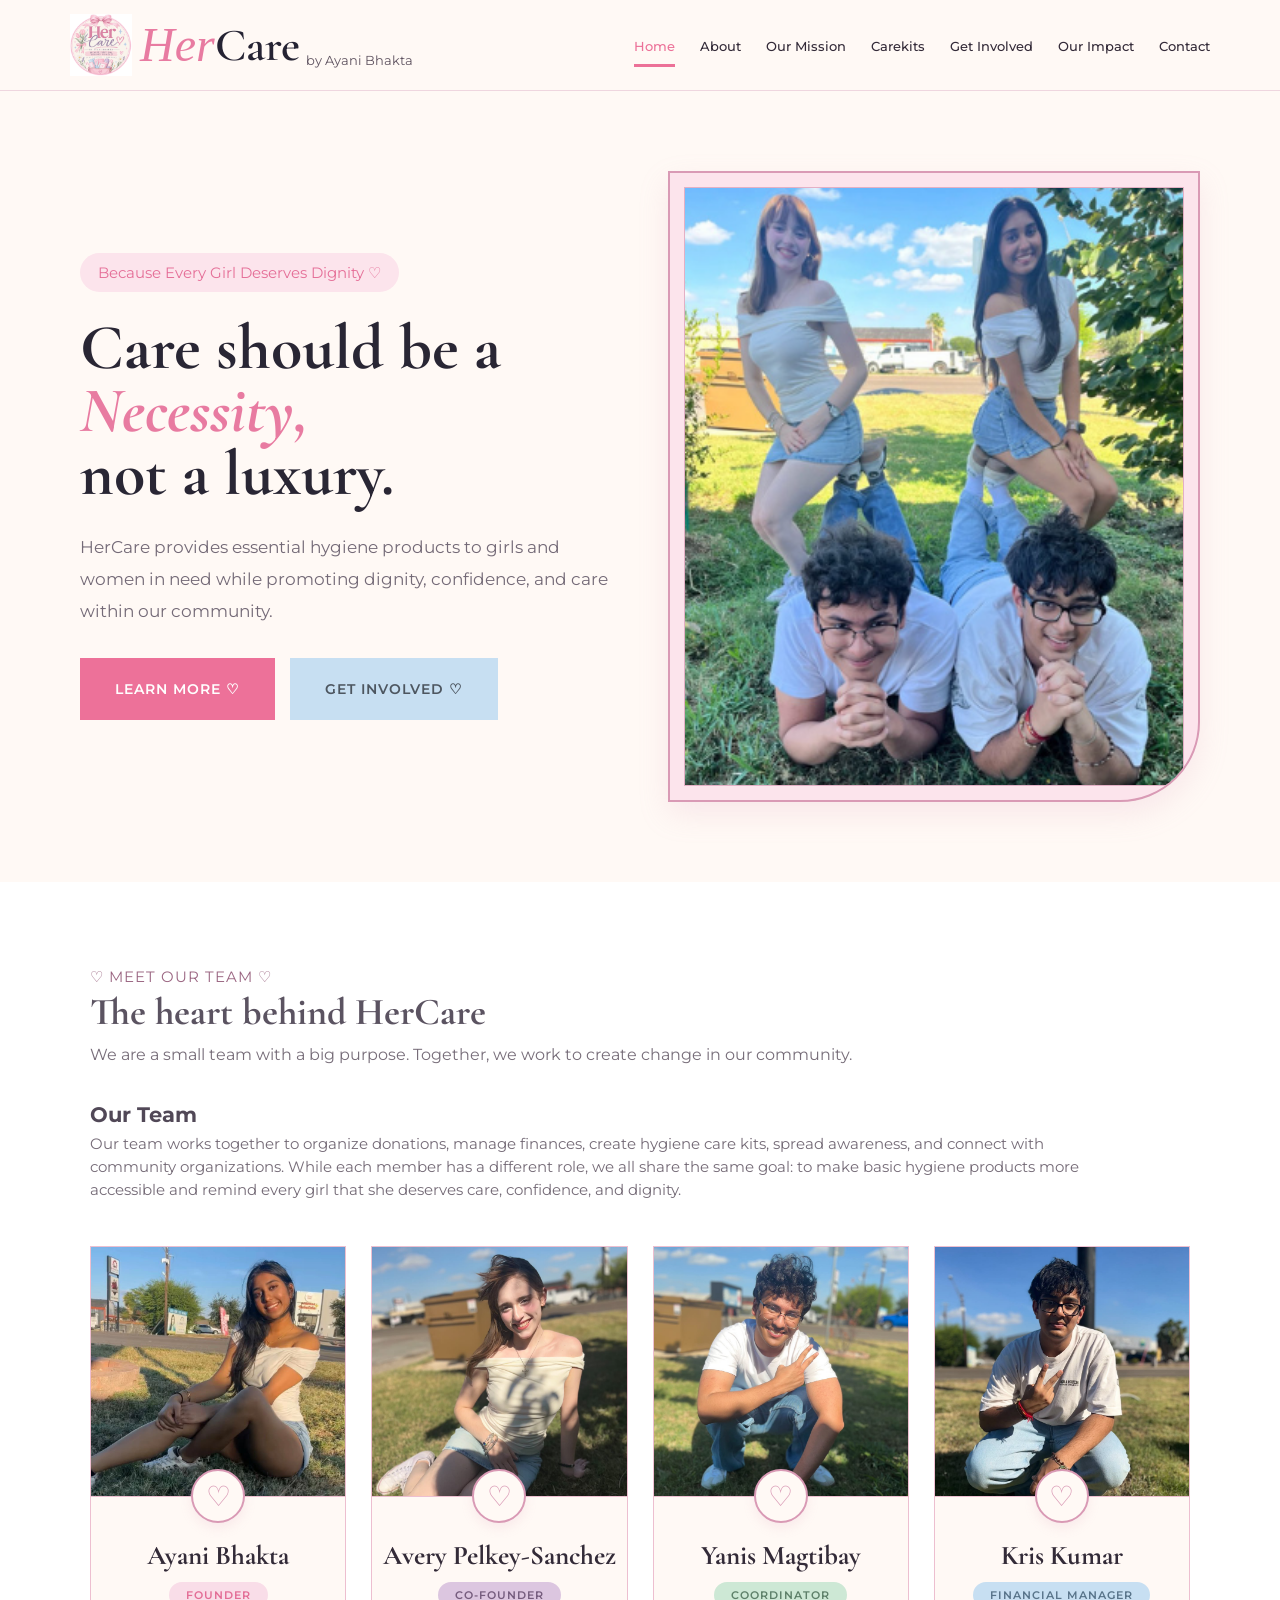
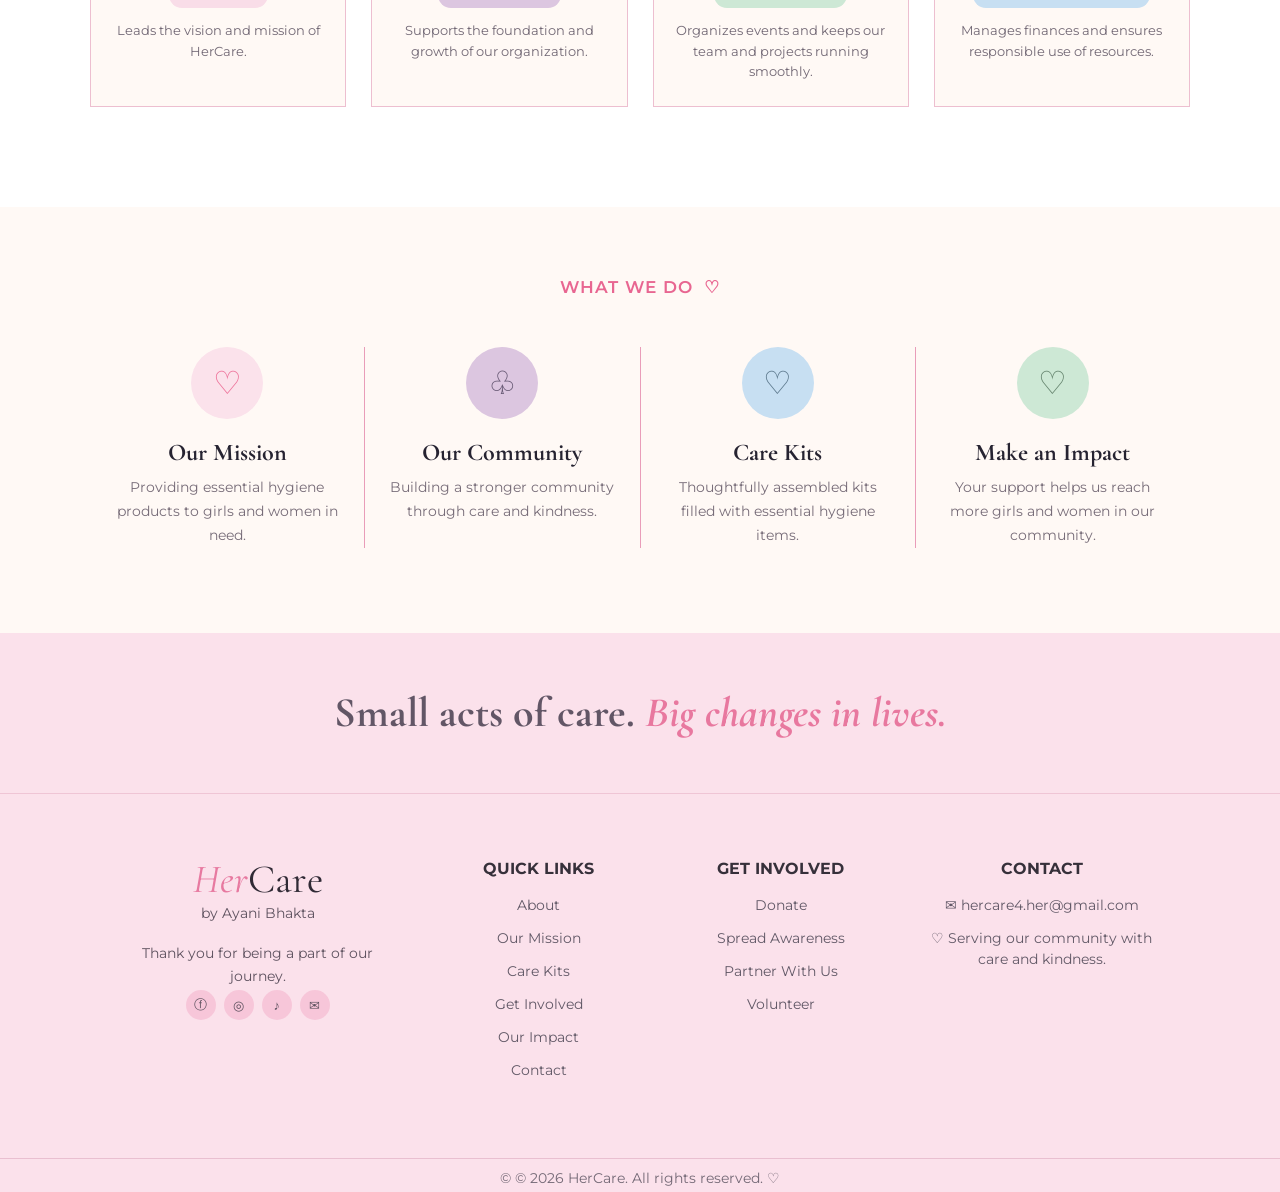
==== commit 2baf2e6d: "Update index.html" ====
--- a/index.html
+++ b/index.html
@@ -469,7 +469,7 @@
     <div class="copyright">
 
         © <span id="year"></span>
-        HerCare. All rights reserved. ♡
+      © 2026 HerCare. All rights reserved. ♡
 
     </div>
 
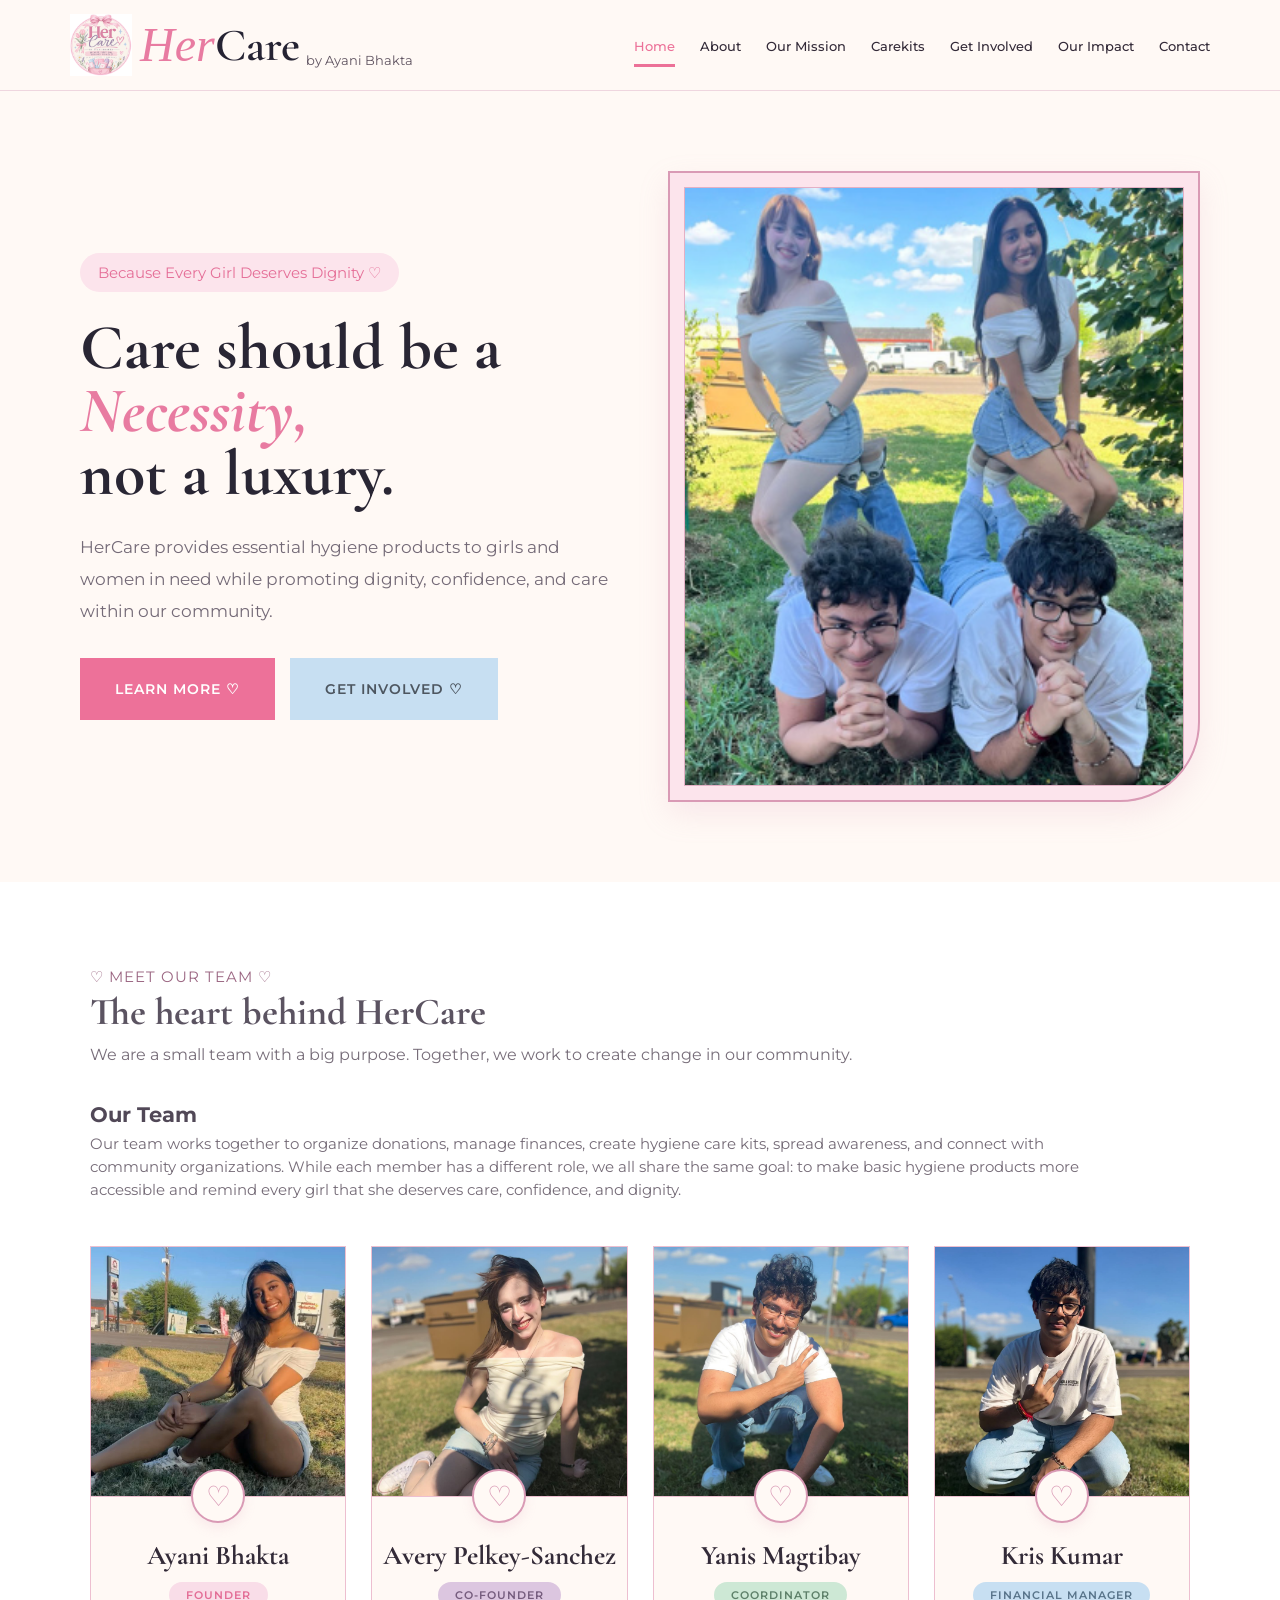
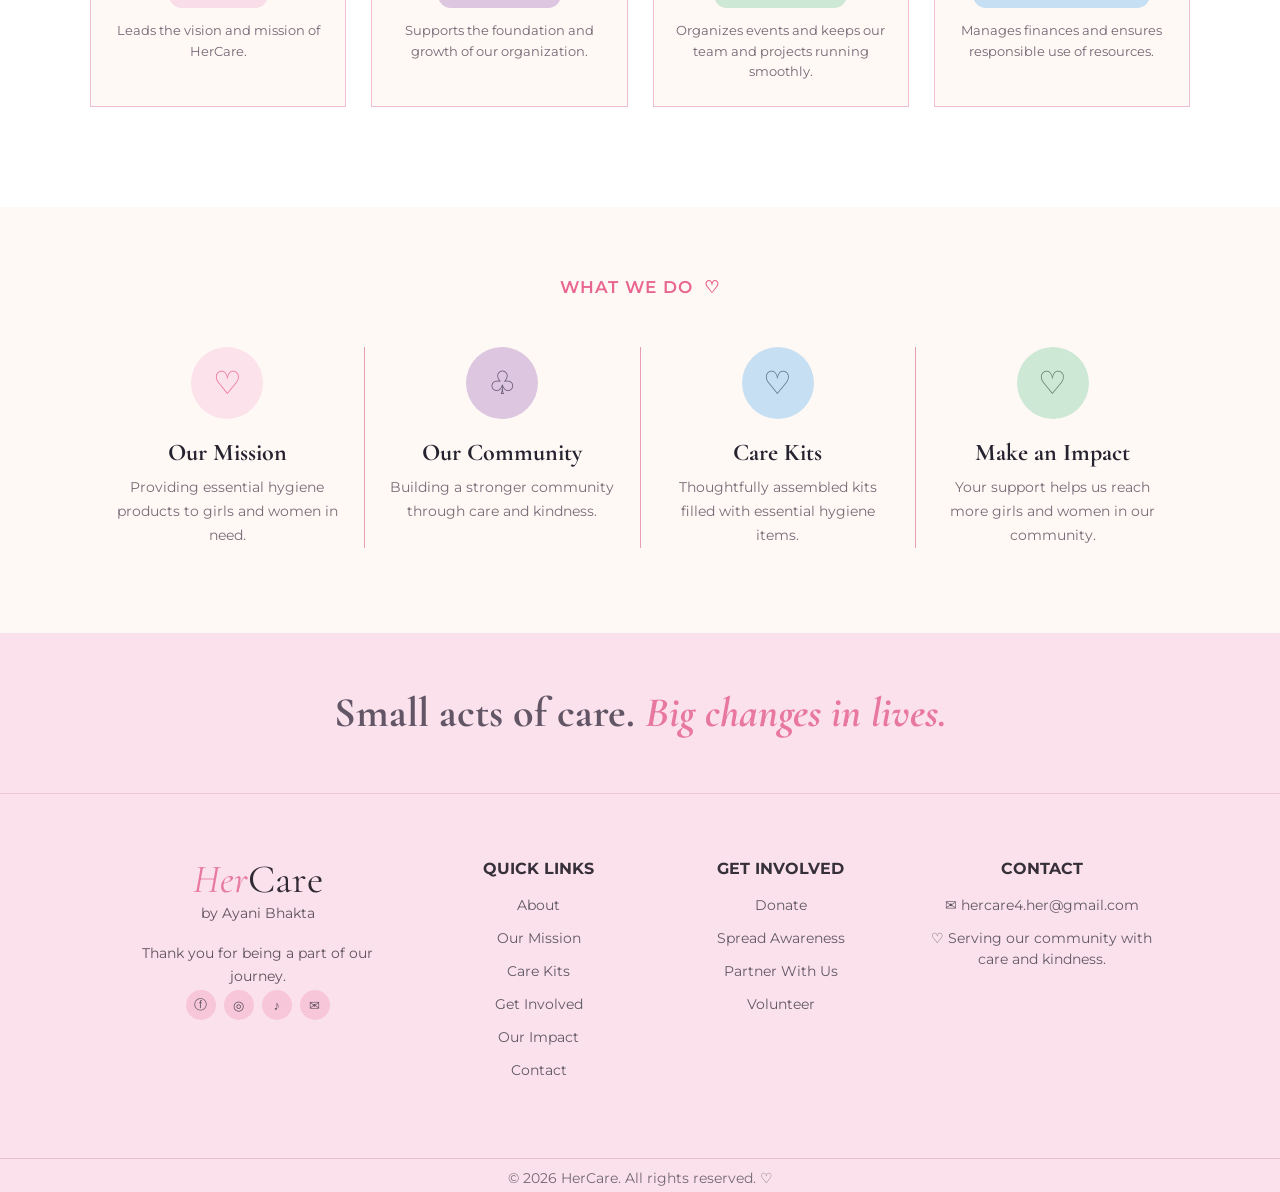
==== commit 78786d90: "Update index.html" ====
--- a/index.html
+++ b/index.html
@@ -468,7 +468,7 @@
 
     <div class="copyright">
 
-        © <span id="year"></span>
+         <span id="year"></span>
       © 2026 HerCare. All rights reserved. ♡
 
     </div>
--- a/style.css
+++ b/style.css
@@ -2058,7 +2058,6 @@
 ========================================================= */
 
 .get-involved-section .large-inner-card {
-    min-height: 490px;
     padding: 38px 30px 32px;
     display: flex;
     flex-direction: column;
